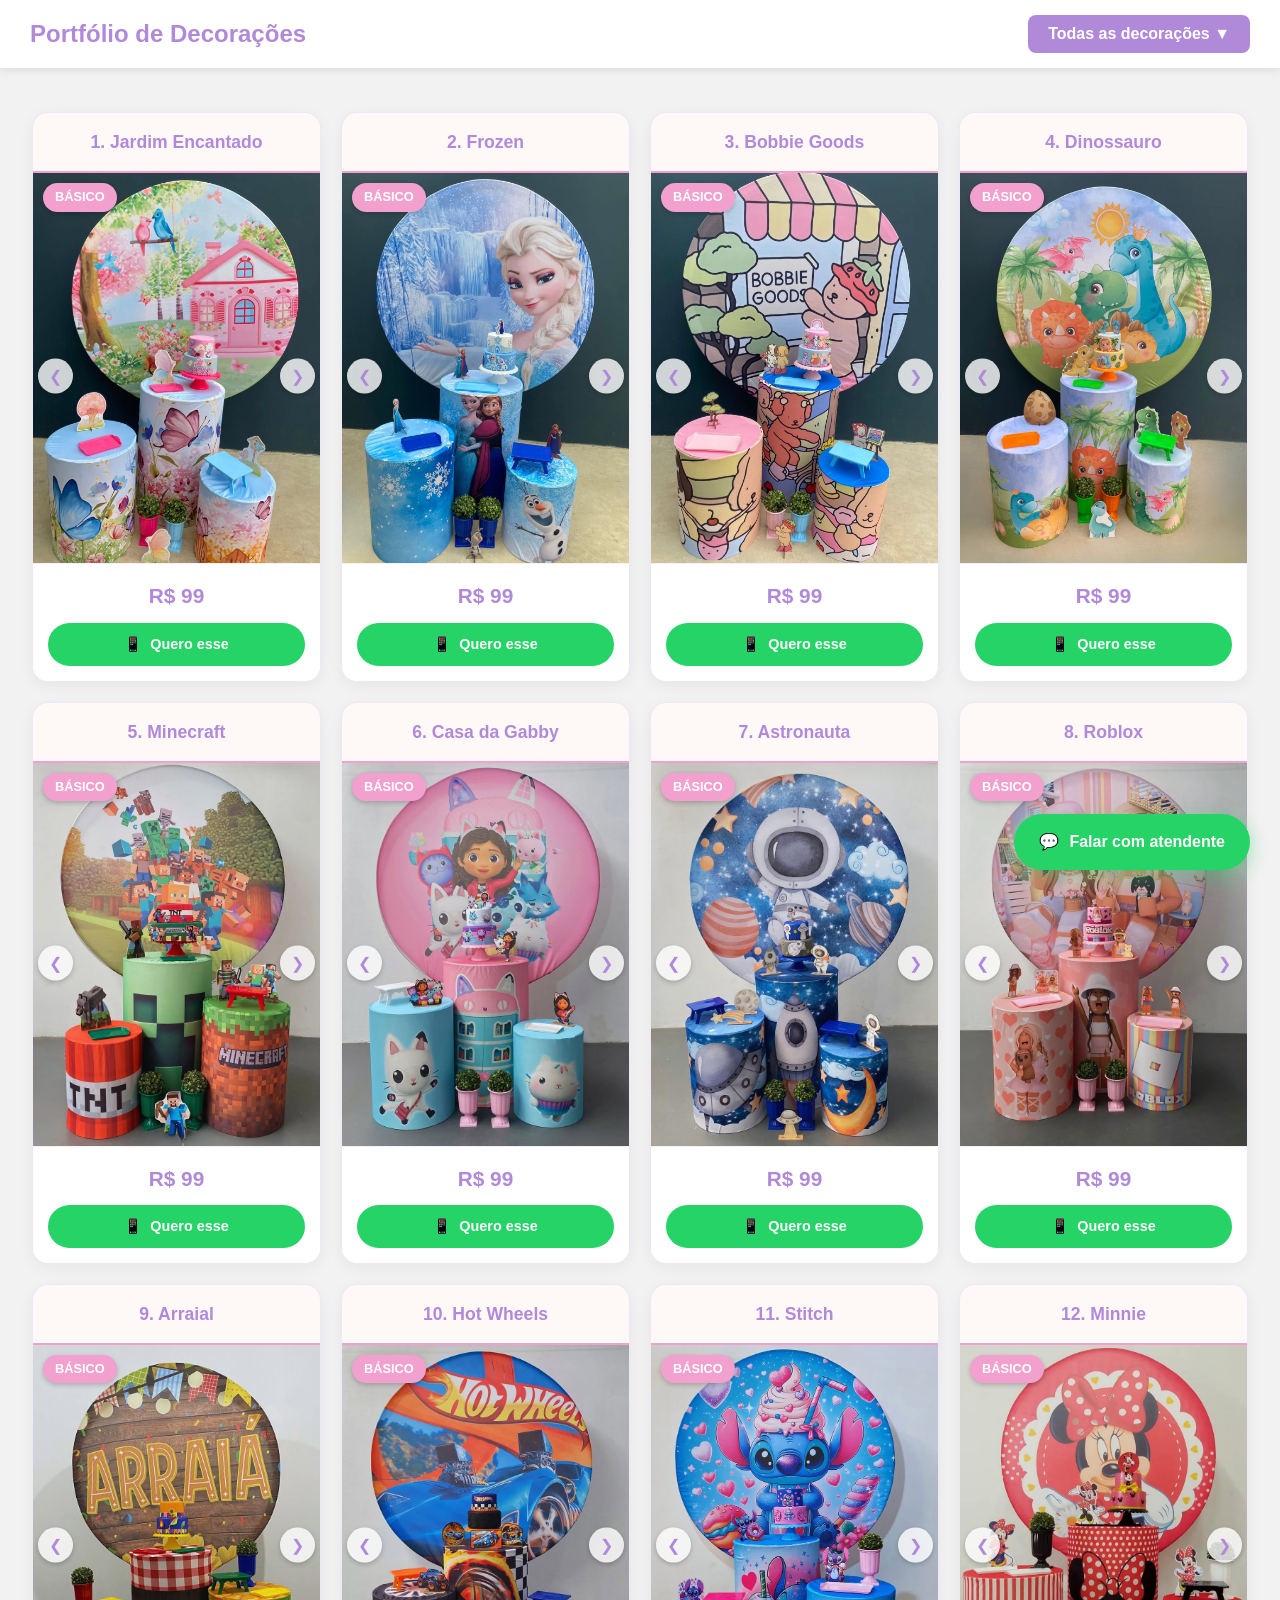
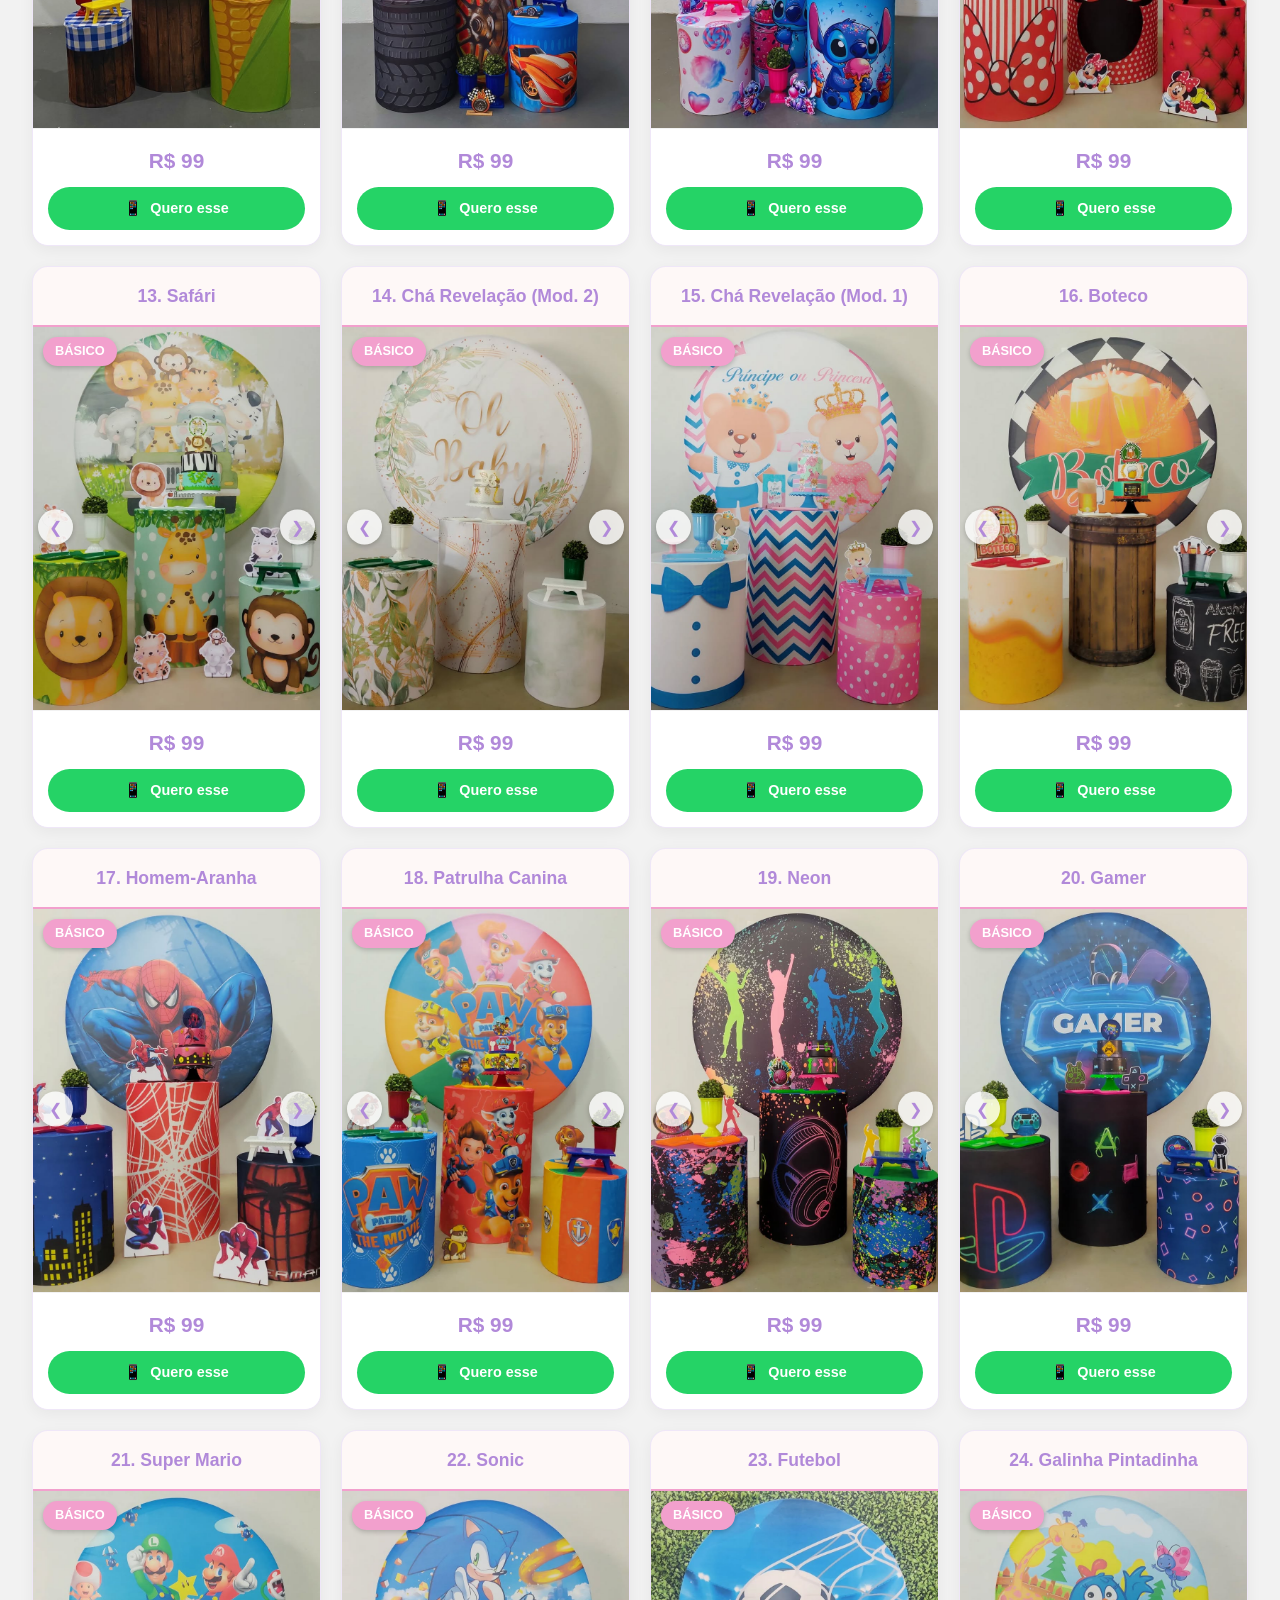
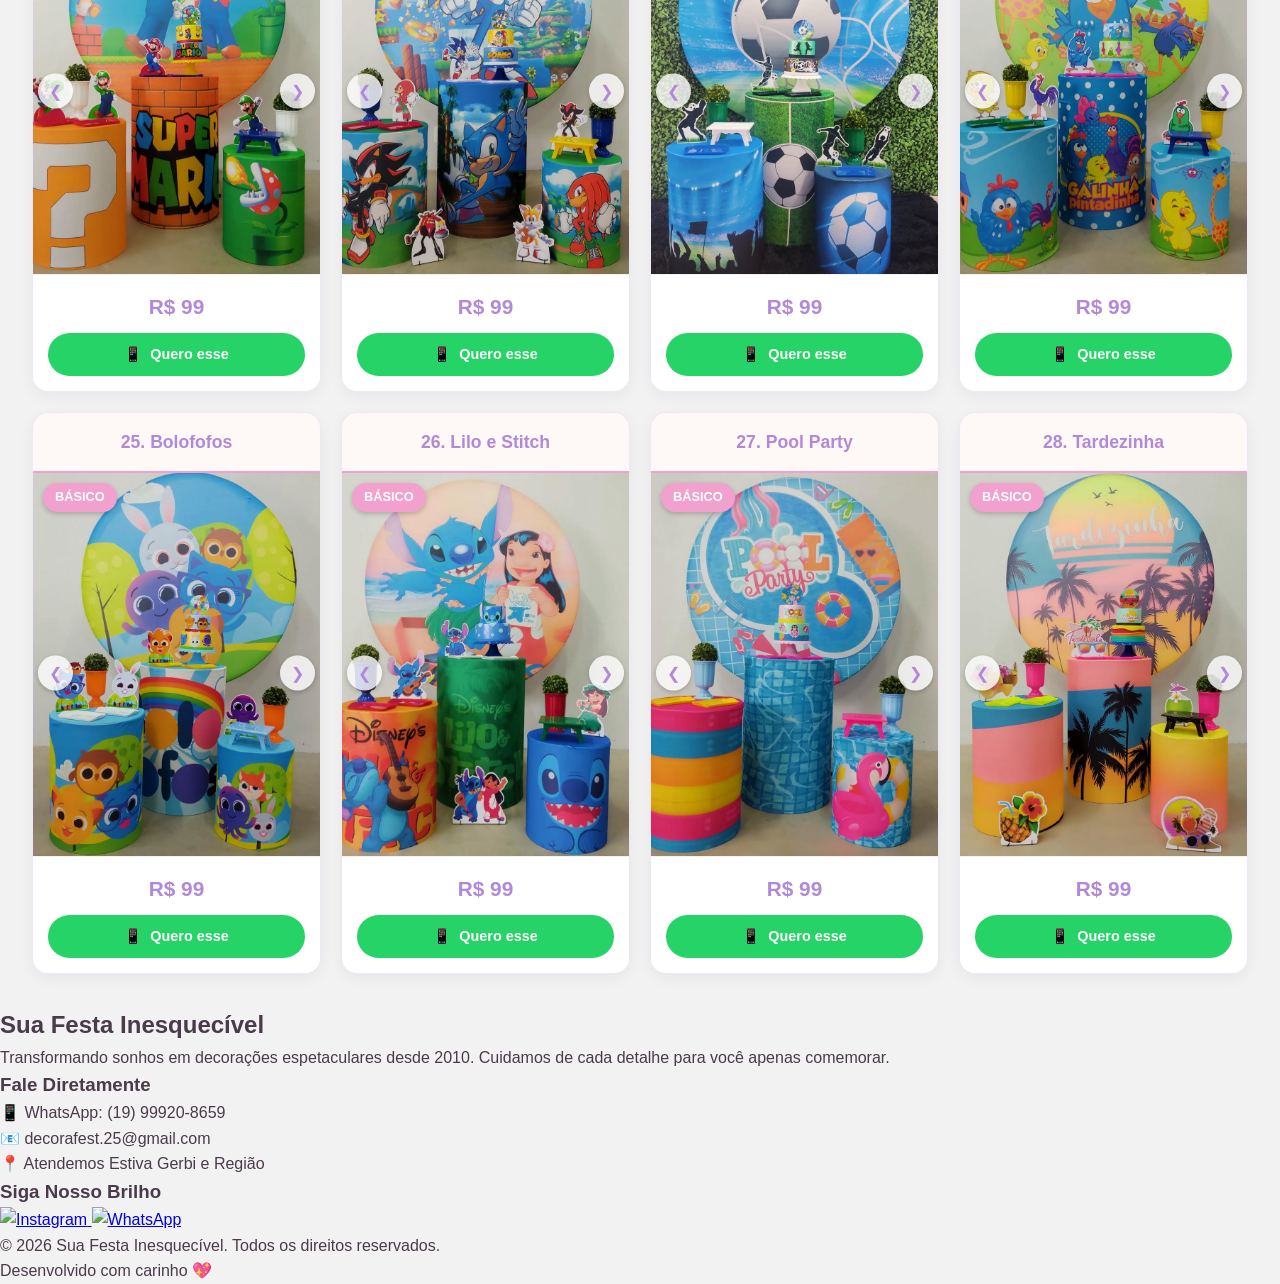
==== index.html @ 51e6466d "Footer correction footer" ====
<!DOCTYPE html>
<html lang="pt-br">
<head>
    <meta charset="UTF-8">
    <meta name="viewport" content="width=device-width, initial-scale=1.0">
    <title>Catálogo de Decorações</title>
    <link rel="stylesheet" type="text/css" href="style.css">
</head>
<body>

    <header class="navbar">
        <h1>Portfólio de Decorações</h1>
        <div class="menu-container">
            <button class="menu-toggler-btn" id="menuToggler">Todas as decorações ▼</button>
            <nav class="menu-dropdown-content" id="menuDropdown">
                <ul class="menu-lista">
                    <li><a href="#dec1">1. Jardim Encantado</a></li>
                    <li><a href="#dec2">2. Frozen</a></li>
                    <li><a href="#dec3">3. Ursinho Bobbie</a></li>
                    <li><a href="#dec4">4. Dinossauro</a></li>
                    <li><a href="#dec5">5. Minecraft</a></li>
                    <li><a href="#dec6">6. Casa da Gabby</a></li>
                    <li><a href="#dec7">7. Astronauta</a></li>
                    <li><a href="#dec8">8. Roblox</a></li>
                    <li><a href="#dec9">9. Arraial</a></li>
                    <li><a href="#dec10">10. Hot Wheels</a></li>
                    <li><a href="#dec11">11. Stitch</a></li>
                    <li><a href="#dec12">12. Minnie</a></li>
                    <li><a href="#dec13">13. Safári</a></li>
                    <li><a href="#dec14">14. Chá Revelação (Mod. 2)</a></li>
                    <li><a href="#dec15">15. Chá Revelação (Mod. 1)</a></li>
                    <li><a href="#dec16">16. Boteco</a></li>
                    <li><a href="#dec17">17. Homem-Aranha</a></li>
                    <li><a href="#dec18">18. Patrulha Canina</a></li>
                    <li><a href="#dec19">19. Neon</a></li>
                    <li><a href="#dec20">20. Gamer</a></li>
                    <li><a href="#dec21">21. Super Mario</a></li>
                    <li><a href="#dec22">22. Sonic</a></li>
                    <li><a href="#dec23">23. Futebol</a></li>
                    <li><a href="#dec24">24. Galinha Pintadinha</a></li>
                    <li><a href="#dec25">25. Bolofofos</a></li>
                    <li><a href="#dec26">26. Lilo e Stitch</a></li>
                    <li><a href="#dec27">27. Pool Party</a></li>
                    <li><a href="#dec28">28. Tardezinha</a></li>
                </ul>
            </nav>
        </div>
    </header>

    <main class="main-content">
        <div class="decorations-grid">

            <div class="decoracao-card" id="dec1">
                <h3 class="decoracao-title">1. Jardim Encantado</h3>
                <div class="carousel-container">
                    <button class="carousel-btn btn-prev">❮</button>
                    <button class="carousel-btn btn-next">❯</button>
                    <div class="carousel-track">
                        <div class="carousel-slide"><div class="img-wrapper"><span class="style-label label-basico">Básico</span><img src="imagem/jardimB.heic"></div><div class="info-container"><p class="price-tag">R$ 99</p><a href="#" class="whatsapp-btn" data-message="Olá! Gostaria da Decoração Jardim Encantado - Básico (R$99)" target="_blank"><span>📱</span> Quero esse</a></div></div>
                        <div class="carousel-slide"><div class="img-wrapper"><span class="style-label label-standard">Standard</span><img src="imagem/jardimS.heic"></div><div class="info-container"><p class="price-tag">R$ 129</p><a href="#" class="whatsapp-btn" data-message="Olá! Gostaria da Decoração Jardim Encantado - Standard (R$129)" target="_blank"><span>📱</span> Quero esse</a></div></div>
                        <div class="carousel-slide"><div class="img-wrapper"><span class="style-label label-premium">Premium</span><img src="imagem/jardimP.heic"></div><div class="info-container"><p class="price-tag">R$ 149</p><a href="#" class="whatsapp-btn" data-message="Olá! Gostaria da Decoração Jardim Encantado - Premium (R$149)" target="_blank"><span>📱</span> Quero esse</a></div></div>
                    </div>
                </div>
            </div>

            <div class="decoracao-card" id="dec2">
                <h3 class="decoracao-title">2. Frozen</h3>
                <div class="carousel-container">
                    <button class="carousel-btn btn-prev">❮</button>
                    <button class="carousel-btn btn-next">❯</button>
                    <div class="carousel-track">
                        <div class="carousel-slide"><div class="img-wrapper"><span class="style-label label-basico">Básico</span><img src="imagem/frozenB.jpg"></div><div class="info-container"><p class="price-tag">R$ 99</p><a href="#" class="whatsapp-btn" data-message="Olá! Gostaria da Decoração Frozen - Básico (R$99)" target="_blank"><span>📱</span> Quero esse</a></div></div>
                        <div class="carousel-slide"><div class="img-wrapper"><span class="style-label label-standard">Standard</span><img src="imagem/frozenS.jpg"></div><div class="info-container"><p class="price-tag">R$ 129</p><a href="#" class="whatsapp-btn" data-message="Olá! Gostaria da Decoração Frozen - Standard (R$129)" target="_blank"><span>📱</span> Quero esse</a></div></div>
                        <div class="carousel-slide"><div class="img-wrapper"><span class="style-label label-premium">Premium</span><img src="imagem/frozenP.jpg"></div><div class="info-container"><p class="price-tag">R$ 149</p><a href="#" class="whatsapp-btn" data-message="Olá! Gostaria da Decoração Frozen - Premium (R$149)" target="_blank"><span>📱</span> Quero esse</a></div></div>
                    </div>
                </div>
            </div>

            <div class="decoracao-card" id="dec3">
                <h3 class="decoracao-title">3. Bobbie Goods</h3>
                <div class="carousel-container">
                    <button class="carousel-btn btn-prev">❮</button>
                    <button class="carousel-btn btn-next">❯</button>
                    <div class="carousel-track">
                        <div class="carousel-slide"><div class="img-wrapper"><span class="style-label label-basico">Básico</span><img src="imagem/bobbieB.heic"></div><div class="info-container"><p class="price-tag">R$ 99</p><a href="#" class="whatsapp-btn" data-message="Olá! Gostaria da Decoração Bobbie Goods - Básico (R$99)" target="_blank"><span>📱</span> Quero esse</a></div></div>
                        <div class="carousel-slide"><div class="img-wrapper"><span class="style-label label-standard">Standard</span><img src="imagem/bobbieS.heic"></div><div class="info-container"><p class="price-tag">R$ 129</p><a href="#" class="whatsapp-btn" data-message="Olá! Gostaria da Decoração Bobbie Goods - Standard (R$129)" target="_blank"><span>📱</span> Quero esse</a></div></div>
                        <div class="carousel-slide"><div class="img-wrapper"><span class="style-label label-premium">Premium</span><img src="imagem/bobbieP.heic"></div><div class="info-container"><p class="price-tag">R$ 149</p><a href="#" class="whatsapp-btn" data-message="Olá! Gostaria da Decoração Bobbie Goods - Premium (R$149)" target="_blank"><span>📱</span> Quero esse</a></div></div>
                    </div>
                </div>
            </div>

            <div class="decoracao-card" id="dec4">
                <h3 class="decoracao-title">4. Dinossauro</h3>
                <div class="carousel-container">
                    <button class="carousel-btn btn-prev">❮</button>
                    <button class="carousel-btn btn-next">❯</button>
                    <div class="carousel-track">
                        <div class="carousel-slide"><div class="img-wrapper"><span class="style-label label-basico">Básico</span><img src="imagem/dinoB.jpg"></div><div class="info-container"><p class="price-tag">R$ 99</p><a href="#" class="whatsapp-btn" data-message="Olá! Gostaria da Decoração Dinossauro - Básico (R$99)" target="_blank"><span>📱</span> Quero esse</a></div></div>
                        <div class="carousel-slide"><div class="img-wrapper"><span class="style-label label-standard">Standard</span><img src="imagem/dinoS.jpg"></div><div class="info-container"><p class="price-tag">R$ 129</p><a href="#" class="whatsapp-btn" data-message="Olá! Gostaria da Decoração Dinossauro - Standard (R$129)" target="_blank"><span>📱</span> Quero esse</a></div></div>
                        <div class="carousel-slide"><div class="img-wrapper"><span class="style-label label-premium">Premium</span><img src="imagem/dinoP"></div><div class="info-container"><p class="price-tag">R$ 149</p><a href="#" class="whatsapp-btn" data-message="Olá! Gostaria da Decoração Dinossauro - Premium (R$149)" target="_blank"><span>📱</span> Quero esse</a></div></div>
                    </div>
                </div>
            </div>

            <div class="decoracao-card" id="dec5">
                <h3 class="decoracao-title">5. Minecraft</h3>
                <div class="carousel-container">
                    <button class="carousel-btn btn-prev">❮</button>
                    <button class="carousel-btn btn-next">❯</button>
                    <div class="carousel-track">
                        <div class="carousel-slide"><div class="img-wrapper"><span class="style-label label-basico">Básico</span><img src="imagem/minecraftB.jpg"></div><div class="info-container"><p class="price-tag">R$ 99</p><a href="#" class="whatsapp-btn" data-message="Olá! Gostaria da Decoração Minecraft - Básico (R$99)" target="_blank"><span>📱</span> Quero esse</a></div></div>
                        <div class="carousel-slide"><div class="img-wrapper"><span class="style-label label-standard">Standard</span><img src="imagem/minecraftS.jpg"></div><div class="info-container"><p class="price-tag">R$ 129</p><a href="#" class="whatsapp-btn" data-message="Olá! Gostaria da Decoração Minecraft - Standard (R$129)" target="_blank"><span>📱</span> Quero esse</a></div></div>
                        <div class="carousel-slide"><div class="img-wrapper"><span class="style-label label-premium">Premium</span><img src="imagem/minecraftP.jpg"></div><div class="info-container"><p class="price-tag">R$ 149</p><a href="#" class="whatsapp-btn" data-message="Olá! Gostaria da Decoração Minecraft - Premium (R$149)" target="_blank"><span>📱</span> Quero esse</a></div></div>
                    </div>
                </div>
            </div>

            <div class="decoracao-card" id="dec6">
                <h3 class="decoracao-title">6. Casa da Gabby</h3>
                <div class="carousel-container">
                    <button class="carousel-btn btn-prev">❮</button>
                    <button class="carousel-btn btn-next">❯</button>
                    <div class="carousel-track">
                        <div class="carousel-slide"><div class="img-wrapper"><span class="style-label label-basico">Básico</span><img src="imagem/gabbyB.jpg"></div><div class="info-container"><p class="price-tag">R$ 99</p><a href="#" class="whatsapp-btn" data-message="Olá! Gostaria da Decoração Casa da Gabby - Básico (R$99)" target="_blank"><span>📱</span> Quero esse</a></div></div>
                        <div class="carousel-slide"><div class="img-wrapper"><span class="style-label label-standard">Standard</span><img src="imagem/gabbyS.jpg"></div><div class="info-container"><p class="price-tag">R$ 129</p><a href="#" class="whatsapp-btn" data-message="Olá! Gostaria da Decoração Casa da Gabby - Standard (R$129)" target="_blank"><span>📱</span> Quero esse</a></div></div>
                        <div class="carousel-slide"><div class="img-wrapper"><span class="style-label label-premium">Premium</span><img src="imagem/gabbyP.jpg"></div><div class="info-container"><p class="price-tag">R$ 149</p><a href="#" class="whatsapp-btn" data-message="Olá! Gostaria da Decoração Casa da Gabby - Premium (R$149)" target="_blank"><span>📱</span> Quero esse</a></div></div>
                    </div>
                </div>
            </div>

            <div class="decoracao-card" id="dec7">
                <h3 class="decoracao-title">7. Astronauta</h3>
                <div class="carousel-container">
                    <button class="carousel-btn btn-prev">❮</button>
                    <button class="carousel-btn btn-next">❯</button>
                    <div class="carousel-track">
                        <div class="carousel-slide"><div class="img-wrapper"><span class="style-label label-basico">Básico</span><img src="imagem/astronautaB.jpg"></div><div class="info-container"><p class="price-tag">R$ 99</p><a href="#" class="whatsapp-btn" data-message="Olá! Gostaria da Decoração Astronauta - Básico (R$99)" target="_blank"><span>📱</span> Quero esse</a></div></div>
                        <div class="carousel-slide"><div class="img-wrapper"><span class="style-label label-standard">Standard</span><img src="imagem/astronautaS.jpg"></div><div class="info-container"><p class="price-tag">R$ 129</p><a href="#" class="whatsapp-btn" data-message="Olá! Gostaria da Decoração Astronauta - Standard (R$129)" target="_blank"><span>📱</span> Quero esse</a></div></div>
                        <div class="carousel-slide"><div class="img-wrapper"><span class="style-label label-premium">Premium</span><img src="imagem/astronautaP.jpg"></div><div class="info-container"><p class="price-tag">R$ 149</p><a href="#" class="whatsapp-btn" data-message="Olá! Gostaria da Decoração Astronauta - Premium (R$149)" target="_blank"><span>📱</span> Quero esse</a></div></div>
                    </div>
                </div>
            </div>

            <div class="decoracao-card" id="dec8">
                <h3 class="decoracao-title">8. Roblox</h3>
                <div class="carousel-container">
                    <button class="carousel-btn btn-prev">❮</button>
                    <button class="carousel-btn btn-next">❯</button>
                    <div class="carousel-track">
                        <div class="carousel-slide"><div class="img-wrapper"><span class="style-label label-basico">Básico</span><img src="imagem/robloxB.jpg"></div><div class="info-container"><p class="price-tag">R$ 99</p><a href="#" class="whatsapp-btn" data-message="Olá! Gostaria da Decoração Roblox - Básico (R$99)" target="_blank"><span>📱</span> Quero esse</a></div></div>
                        <div class="carousel-slide"><div class="img-wrapper"><span class="style-label label-standard">Standard</span><img src="imagem/robloxS.jpg"></div><div class="info-container"><p class="price-tag">R$ 129</p><a href="#" class="whatsapp-btn" data-message="Olá! Gostaria da Decoração Roblox - Standard (R$129)" target="_blank"><span>📱</span> Quero esse</a></div></div>
                        <div class="carousel-slide"><div class="img-wrapper"><span class="style-label label-premium">Premium</span><img src="imagem/robloxP.jpg"></div><div class="info-container"><p class="price-tag">R$ 149</p><a href="#" class="whatsapp-btn" data-message="Olá! Gostaria da Decoração Roblox - Premium (R$149)" target="_blank"><span>📱</span> Quero esse</a></div></div>
                    </div>
                </div>
            </div>

            <div class="decoracao-card" id="dec9">
                <h3 class="decoracao-title">9. Arraial</h3>
                <div class="carousel-container">
                    <button class="carousel-btn btn-prev">❮</button>
                    <button class="carousel-btn btn-next">❯</button>
                    <div class="carousel-track">
                        <div class="carousel-slide"><div class="img-wrapper"><span class="style-label label-basico">Básico</span><img src="imagem/arraiaB.jpg"></div><div class="info-container"><p class="price-tag">R$ 99</p><a href="#" class="whatsapp-btn" data-message="Olá! Gostaria da Decoração Arraial - Básico (R$99)" target="_blank"><span>📱</span> Quero esse</a></div></div>
                        <div class="carousel-slide"><div class="img-wrapper"><span class="style-label label-standard">Standard</span><img src="imagem/arraiaS.jpg"></div><div class="info-container"><p class="price-tag">R$ 129</p><a href="#" class="whatsapp-btn" data-message="Olá! Gostaria da Decoração Arraial - Standard (R$129)" target="_blank"><span>📱</span> Quero esse</a></div></div>
                        <div class="carousel-slide"><div class="img-wrapper"><span class="style-label label-premium">Premium</span><img src="imagem/arraiaP.jpg"></div><div class="info-container"><p class="price-tag">R$ 149</p><a href="#" class="whatsapp-btn" data-message="Olá! Gostaria da Decoração Arraial - Premium (R$149)" target="_blank"><span>📱</span> Quero esse</a></div></div>
                    </div>
                </div>
            </div>

            <div class="decoracao-card" id="dec10">
                <h3 class="decoracao-title">10. Hot Wheels</h3>
                <div class="carousel-container">
                    <button class="carousel-btn btn-prev">❮</button>
                    <button class="carousel-btn btn-next">❯</button>
                    <div class="carousel-track">
                        <div class="carousel-slide"><div class="img-wrapper"><span class="style-label label-basico">Básico</span><img src="imagem/hotwheelsB.jpg"></div><div class="info-container"><p class="price-tag">R$ 99</p><a href="#" class="whatsapp-btn" data-message="Olá! Gostaria da Decoração Hot Wheels - Básico (R$99)" target="_blank"><span>📱</span> Quero esse</a></div></div>
                        <div class="carousel-slide"><div class="img-wrapper"><span class="style-label label-standard">Standard</span><img src="imagem/hotwheelsS.jpg"></div><div class="info-container"><p class="price-tag">R$ 129</p><a href="#" class="whatsapp-btn" data-message="Olá! Gostaria da Decoração Hot Wheels - Standard (R$129)" target="_blank"><span>📱</span> Quero esse</a></div></div>
                        <div class="carousel-slide"><div class="img-wrapper"><span class="style-label label-premium">Premium</span><img src="imagem/hotwheelsP.jpg"></div><div class="info-container"><p class="price-tag">R$ 149</p><a href="#" class="whatsapp-btn" data-message="Olá! Gostaria da Decoração Hot Wheels - Premium (R$149)" target="_blank"><span>📱</span> Quero esse</a></div></div>
                    </div>
                </div>
            </div>

            <div class="decoracao-card" id="dec11">
                <h3 class="decoracao-title">11. Stitch</h3>
                <div class="carousel-container">
                    <button class="carousel-btn btn-prev">❮</button>
                    <button class="carousel-btn btn-next">❯</button>
                    <div class="carousel-track">
                        <div class="carousel-slide"><div class="img-wrapper"><span class="style-label label-basico">Básico</span><img src="imagem/stitchDB.jpg"></div><div class="info-container"><p class="price-tag">R$ 99</p><a href="#" class="whatsapp-btn" data-message="Olá! Gostaria da Decoração Stitch - Básico (R$99)" target="_blank"><span>📱</span> Quero esse</a></div></div>
                        <div class="carousel-slide"><div class="img-wrapper"><span class="style-label label-standard">Standard</span><img src="imagem/stitchDS.jpg"></div><div class="info-container"><p class="price-tag">R$ 129</p><a href="#" class="whatsapp-btn" data-message="Olá! Gostaria da Decoração Stitch - Standard (R$129)" target="_blank"><span>📱</span> Quero esse</a></div></div>
                        <div class="carousel-slide"><div class="img-wrapper"><span class="style-label label-premium">Premium</span><img src="imagem/stitchDP.jpg"></div><div class="info-container"><p class="price-tag">R$ 149</p><a href="#" class="whatsapp-btn" data-message="Olá! Gostaria da Decoração Stitch - Premium (R$149)" target="_blank"><span>📱</span> Quero esse</a></div></div>
                    </div>
                </div>
            </div>

            <div class="decoracao-card" id="dec12">
                <h3 class="decoracao-title">12. Minnie</h3>
                <div class="carousel-container">
                    <button class="carousel-btn btn-prev">❮</button>
                    <button class="carousel-btn btn-next">❯</button>
                    <div class="carousel-track">
                        <div class="carousel-slide"><div class="img-wrapper"><span class="style-label label-basico">Básico</span><img src="imagem/minieB.jpg"></div><div class="info-container"><p class="price-tag">R$ 99</p><a href="#" class="whatsapp-btn" data-message="Olá! Gostaria da Decoração Minnie - Básico (R$99)" target="_blank"><span>📱</span> Quero esse</a></div></div>
                        <div class="carousel-slide"><div class="img-wrapper"><span class="style-label label-standard">Standard</span><img src="imagem/minieS.jpg"></div><div class="info-container"><p class="price-tag">R$ 129</p><a href="#" class="whatsapp-btn" data-message="Olá! Gostaria da Decoração Minnie - Standard (R$129)" target="_blank"><span>📱</span> Quero esse</a></div></div>
                        <div class="carousel-slide"><div class="img-wrapper"><span class="style-label label-premium">Premium</span><img src="imagem/minieP.jpg"></div><div class="info-container"><p class="price-tag">R$ 149</p><a href="#" class="whatsapp-btn" data-message="Olá! Gostaria da Decoração Minnie - Premium (R$149)" target="_blank"><span>📱</span> Quero esse</a></div></div>
                    </div>
                </div>
            </div>

            <div class="decoracao-card" id="dec13">
                <h3 class="decoracao-title">13. Safári</h3>
                <div class="carousel-container">
                    <button class="carousel-btn btn-prev">❮</button>
                    <button class="carousel-btn btn-next">❯</button>
                    <div class="carousel-track">
                        <div class="carousel-slide"><div class="img-wrapper"><span class="style-label label-basico">Básico</span><img src="imagem/safariB.webp"></div><div class="info-container"><p class="price-tag">R$ 99</p><a href="#" class="whatsapp-btn" data-message="Olá! Gostaria da Decoração Safári - Básico (R$99)" target="_blank"><span>📱</span> Quero esse</a></div></div>
                        <div class="carousel-slide"><div class="img-wrapper"><span class="style-label label-standard">Standard</span><img src="imagem/safariS.webp"></div><div class="info-container"><p class="price-tag">R$ 129</p><a href="#" class="whatsapp-btn" data-message="Olá! Gostaria da Decoração Safári - Standard (R$129)" target="_blank"><span>📱</span> Quero esse</a></div></div>
                        <div class="carousel-slide"><div class="img-wrapper"><span class="style-label label-premium">Premium</span><img src="imagem/safariP.webp"></div><div class="info-container"><p class="price-tag">R$ 149</p><a href="#" class="whatsapp-btn" data-message="Olá! Gostaria da Decoração Safári - Premium (R$149)" target="_blank"><span>📱</span> Quero esse</a></div></div>
                    </div>
                </div>
            </div>

            <div class="decoracao-card" id="dec14">
                <h3 class="decoracao-title">14. Chá Revelação (Mod. 2)</h3>
                <div class="carousel-container">
                    <button class="carousel-btn btn-prev">❮</button>
                    <button class="carousel-btn btn-next">❯</button>
                    <div class="carousel-track">
                        <div class="carousel-slide"><div class="img-wrapper"><span class="style-label label-basico">Básico</span><img src="imagem/cha2B.webp"></div><div class="info-container"><p class="price-tag">R$ 99</p><a href="#" class="whatsapp-btn" data-message="Olá! Gostaria da Decoração Chá Revelação (Mod. 2) - Básico (R$99)" target="_blank"><span>📱</span> Quero esse</a></div></div>
                        <div class="carousel-slide"><div class="img-wrapper"><span class="style-label label-standard">Standard</span><img src="imagem/cha2S.webp"></div><div class="info-container"><p class="price-tag">R$ 129</p><a href="#" class="whatsapp-btn" data-message="Olá! Gostaria da Decoração Chá Revelação (Mod. 2) - Standard (R$129)" target="_blank"><span>📱</span> Quero esse</a></div></div>
                        <div class="carousel-slide"><div class="img-wrapper"><span class="style-label label-premium">Premium</span><img src="imagem/cha2P.webp"></div><div class="info-container"><p class="price-tag">R$ 149</p><a href="#" class="whatsapp-btn" data-message="Olá! Gostaria da Decoração Chá Revelação (Mod. 2) - Premium (R$149)" target="_blank"><span>📱</span> Quero esse</a></div></div>
                    </div>
                </div>
            </div>

            <div class="decoracao-card" id="dec15">
                <h3 class="decoracao-title">15. Chá Revelação (Mod. 1)</h3>
                <div class="carousel-container">
                    <button class="carousel-btn btn-prev">❮</button>
                    <button class="carousel-btn btn-next">❯</button>
                    <div class="carousel-track">
                        <div class="carousel-slide"><div class="img-wrapper"><span class="style-label label-basico">Básico</span><img src="imagem/cha1B.webp"></div><div class="info-container"><p class="price-tag">R$ 99</p><a href="#" class="whatsapp-btn" data-message="Olá! Gostaria da Decoração Chá Revelação (Mod. 1) - Básico (R$99)" target="_blank"><span>📱</span> Quero esse</a></div></div>
                        <div class="carousel-slide"><div class="img-wrapper"><span class="style-label label-standard">Standard</span><img src="imagem/cha1S.webp"></div><div class="info-container"><p class="price-tag">R$ 129</p><a href="#" class="whatsapp-btn" data-message="Olá! Gostaria da Decoração Chá Revelação (Mod. 1) - Standard (R$129)" target="_blank"><span>📱</span> Quero esse</a></div></div>
                        <div class="carousel-slide"><div class="img-wrapper"><span class="style-label label-premium">Premium</span><img src="imagem/cha1P.webp"></div><div class="info-container"><p class="price-tag">R$ 149</p><a href="#" class="whatsapp-btn" data-message="Olá! Gostaria da Decoração Chá Revelação (Mod. 1) - Premium (R$149)" target="_blank"><span>📱</span> Quero esse</a></div></div>
                    </div>
                </div>
            </div>

            <div class="decoracao-card" id="dec16">
                <h3 class="decoracao-title">16. Boteco</h3>
                <div class="carousel-container">
                    <button class="carousel-btn btn-prev">❮</button>
                    <button class="carousel-btn btn-next">❯</button>
                    <div class="carousel-track">
                        <div class="carousel-slide"><div class="img-wrapper"><span class="style-label label-basico">Básico</span><img src="imagem/botecoB.webp"></div><div class="info-container"><p class="price-tag">R$ 99</p><a href="#" class="whatsapp-btn" data-message="Olá! Gostaria da Decoração Boteco - Básico (R$99)" target="_blank"><span>📱</span> Quero esse</a></div></div>
                        <div class="carousel-slide"><div class="img-wrapper"><span class="style-label label-standard">Standard</span><img src="imagem/botecoS.webp"></div><div class="info-container"><p class="price-tag">R$ 129</p><a href="#" class="whatsapp-btn" data-message="Olá! Gostaria da Decoração Boteco - Standard (R$129)" target="_blank"><span>📱</span> Quero esse</a></div></div>
                        <div class="carousel-slide"><div class="img-wrapper"><span class="style-label label-premium">Premium</span><img src="imagem/botecoP.webp"></div><div class="info-container"><p class="price-tag">R$ 149</p><a href="#" class="whatsapp-btn" data-message="Olá! Gostaria da Decoração Boteco - Premium (R$149)" target="_blank"><span>📱</span> Quero esse</a></div></div>
                    </div>
                </div>
            </div>

            <div class="decoracao-card" id="dec17">
                <h3 class="decoracao-title">17. Homem-Aranha</h3>
                <div class="carousel-container">
                    <button class="carousel-btn btn-prev">❮</button>
                    <button class="carousel-btn btn-next">❯</button>
                    <div class="carousel-track">
                        <div class="carousel-slide"><div class="img-wrapper"><span class="style-label label-basico">Básico</span><img src="imagem/aranhaB.webp"></div><div class="info-container"><p class="price-tag">R$ 99</p><a href="#" class="whatsapp-btn" data-message="Olá! Gostaria da Decoração Homem-Aranha - Básico (R$99)" target="_blank"><span>📱</span> Quero esse</a></div></div>
                        <div class="carousel-slide"><div class="img-wrapper"><span class="style-label label-standard">Standard</span><img src="imagem/aranhaS.webp"></div><div class="info-container"><p class="price-tag">R$ 129</p><a href="#" class="whatsapp-btn" data-message="Olá! Gostaria da Decoração Homem-Aranha - Standard (R$129)" target="_blank"><span>📱</span> Quero esse</a></div></div>
                        <div class="carousel-slide"><div class="img-wrapper"><span class="style-label label-premium">Premium</span><img src="imagem/aranhaP.webp"></div><div class="info-container"><p class="price-tag">R$ 149</p><a href="#" class="whatsapp-btn" data-message="Olá! Gostaria da Decoração Homem-Aranha - Premium (R$149)" target="_blank"><span>📱</span> Quero esse</a></div></div>
                    </div>
                </div>
            </div>

            <div class="decoracao-card" id="dec18">
                <h3 class="decoracao-title">18. Patrulha Canina</h3>
                <div class="carousel-container">
                    <button class="carousel-btn btn-prev">❮</button>
                    <button class="carousel-btn btn-next">❯</button>
                    <div class="carousel-track">
                        <div class="carousel-slide"><div class="img-wrapper"><span class="style-label label-basico">Básico</span><img src="imagem/patrulhaB.webp"></div><div class="info-container"><p class="price-tag">R$ 99</p><a href="#" class="whatsapp-btn" data-message="Olá! Gostaria da Decoração Patrulha Canina - Básico (R$99)" target="_blank"><span>📱</span> Quero esse</a></div></div>
                        <div class="carousel-slide"><div class="img-wrapper"><span class="style-label label-standard">Standard</span><img src="imagem/patrulhaS.webp"></div><div class="info-container"><p class="price-tag">R$ 129</p><a href="#" class="whatsapp-btn" data-message="Olá! Gostaria da Decoração Patrulha Canina - Standard (R$129)" target="_blank"><span>📱</span> Quero esse</a></div></div>
                        <div class="carousel-slide"><div class="img-wrapper"><span class="style-label label-premium">Premium</span><img src="imagem/patrulhaP.webp"></div><div class="info-container"><p class="price-tag">R$ 149</p><a href="#" class="whatsapp-btn" data-message="Olá! Gostaria da Decoração Patrulha Canina - Premium (R$149)" target="_blank"><span>📱</span> Quero esse</a></div></div>
                    </div>
                </div>
            </div>

            <div class="decoracao-card" id="dec19">
                <h3 class="decoracao-title">19. Neon</h3>
                <div class="carousel-container">
                    <button class="carousel-btn btn-prev">❮</button>
                    <button class="carousel-btn btn-next">❯</button>
                    <div class="carousel-track">
                        <div class="carousel-slide"><div class="img-wrapper"><span class="style-label label-basico">Básico</span><img src="imagem/neonB.webp"></div><div class="info-container"><p class="price-tag">R$ 99</p><a href="#" class="whatsapp-btn" data-message="Olá! Gostaria da Decoração Neon - Básico (R$99)" target="_blank"><span>📱</span> Quero esse</a></div></div>
                        <div class="carousel-slide"><div class="img-wrapper"><span class="style-label label-standard">Standard</span><img src="imagem/neonS.webp"></div><div class="info-container"><p class="price-tag">R$ 129</p><a href="#" class="whatsapp-btn" data-message="Olá! Gostaria da Decoração Neon - Standard (R$129)" target="_blank"><span>📱</span> Quero esse</a></div></div>
                        <div class="carousel-slide"><div class="img-wrapper"><span class="style-label label-premium">Premium</span><img src="imagem/neonP.webp"></div><div class="info-container"><p class="price-tag">R$ 149</p><a href="#" class="whatsapp-btn" data-message="Olá! Gostaria da Decoração Neon - Premium (R$149)" target="_blank"><span>📱</span> Quero esse</a></div></div>
                    </div>
                </div>
            </div>

            <div class="decoracao-card" id="dec20">
                <h3 class="decoracao-title">20. Gamer</h3>
                <div class="carousel-container">
                    <button class="carousel-btn btn-prev">❮</button>
                    <button class="carousel-btn btn-next">❯</button>
                    <div class="carousel-track">
                        <div class="carousel-slide"><div class="img-wrapper"><span class="style-label label-basico">Básico</span><img src="imagem/gamerB.webp"></div><div class="info-container"><p class="price-tag">R$ 99</p><a href="#" class="whatsapp-btn" data-message="Olá! Gostaria da Decoração Gamer - Básico (R$99)" target="_blank"><span>📱</span> Quero esse</a></div></div>
                        <div class="carousel-slide"><div class="img-wrapper"><span class="style-label label-standard">Standard</span><img src="imagem/gamerS.webp"></div><div class="info-container"><p class="price-tag">R$ 129</p><a href="#" class="whatsapp-btn" data-message="Olá! Gostaria da Decoração Gamer - Standard (R$129)" target="_blank"><span>📱</span> Quero esse</a></div></div>
                        <div class="carousel-slide"><div class="img-wrapper"><span class="style-label label-premium">Premium</span><img src="imagem/gamerP.webp"></div><div class="info-container"><p class="price-tag">R$ 149</p><a href="#" class="whatsapp-btn" data-message="Olá! Gostaria da Decoração Gamer - Premium (R$149)" target="_blank"><span>📱</span> Quero esse</a></div></div>
                    </div>
                </div>
            </div>

            <div class="decoracao-card" id="dec21">
                <h3 class="decoracao-title">21. Super Mario</h3>
                <div class="carousel-container">
                    <button class="carousel-btn btn-prev">❮</button>
                    <button class="carousel-btn btn-next">❯</button>
                    <div class="carousel-track">
                        <div class="carousel-slide"><div class="img-wrapper"><span class="style-label label-basico">Básico</span><img src="imagem/marioB.webp"></div><div class="info-container"><p class="price-tag">R$ 99</p><a href="#" class="whatsapp-btn" data-message="Olá! Gostaria da Decoração Super Mario - Básico (R$99)" target="_blank"><span>📱</span> Quero esse</a></div></div>
                        <div class="carousel-slide"><div class="img-wrapper"><span class="style-label label-standard">Standard</span><img src="imagem/marioS.webp"></div><div class="info-container"><p class="price-tag">R$ 129</p><a href="#" class="whatsapp-btn" data-message="Olá! Gostaria da Decoração Super Mario - Standard (R$129)" target="_blank"><span>📱</span> Quero esse</a></div></div>
                        <div class="carousel-slide"><div class="img-wrapper"><span class="style-label label-premium">Premium</span><img src="imagem/marioP.webp"></div><div class="info-container"><p class="price-tag">R$ 149</p><a href="#" class="whatsapp-btn" data-message="Olá! Gostaria da Decoração Super Mario - Premium (R$149)" target="_blank"><span>📱</span> Quero esse</a></div></div>
                    </div>
                </div>
            </div>

            <div class="decoracao-card" id="dec22">
                <h3 class="decoracao-title">22. Sonic</h3>
                <div class="carousel-container">
                    <button class="carousel-btn btn-prev">❮</button>
                    <button class="carousel-btn btn-next">❯</button>
                    <div class="carousel-track">
                        <div class="carousel-slide"><div class="img-wrapper"><span class="style-label label-basico">Básico</span><img src="imagem/sonicB.webp"></div><div class="info-container"><p class="price-tag">R$ 99</p><a href="#" class="whatsapp-btn" data-message="Olá! Gostaria da Decoração Sonic - Básico (R$99)" target="_blank"><span>📱</span> Quero esse</a></div></div>
                        <div class="carousel-slide"><div class="img-wrapper"><span class="style-label label-standard">Standard</span><img src="imagem/sonicS.webp"></div><div class="info-container"><p class="price-tag">R$ 129</p><a href="#" class="whatsapp-btn" data-message="Olá! Gostaria da Decoração Sonic - Standard (R$129)" target="_blank"><span>📱</span> Quero esse</a></div></div>
                        <div class="carousel-slide"><div class="img-wrapper"><span class="style-label label-premium">Premium</span><img src="imagem/sonicP.webp"></div><div class="info-container"><p class="price-tag">R$ 149</p><a href="#" class="whatsapp-btn" data-message="Olá! Gostaria da Decoração Sonic - Premium (R$149)" target="_blank"><span>📱</span> Quero esse</a></div></div>
                    </div>
                </div>
            </div>

            <div class="decoracao-card" id="dec23">
                <h3 class="decoracao-title">23. Futebol</h3>
                <div class="carousel-container">
                    <button class="carousel-btn btn-prev">❮</button>
                    <button class="carousel-btn btn-next">❯</button>
                    <div class="carousel-track">
                        <div class="carousel-slide"><div class="img-wrapper"><span class="style-label label-basico">Básico</span><img src="imagem/futB.webp"></div><div class="info-container"><p class="price-tag">R$ 99</p><a href="#" class="whatsapp-btn" data-message="Olá! Gostaria da Decoração Futebol - Básico (R$99)" target="_blank"><span>📱</span> Quero esse</a></div></div>
                        <div class="carousel-slide"><div class="img-wrapper"><span class="style-label label-standard">Standard</span><img src="imagem/futS.webp"></div><div class="info-container"><p class="price-tag">R$ 129</p><a href="#" class="whatsapp-btn" data-message="Olá! Gostaria da Decoração Futebol - Standard (R$129)" target="_blank"><span>📱</span> Quero esse</a></div></div>
                        <div class="carousel-slide"><div class="img-wrapper"><span class="style-label label-premium">Premium</span><img src="imagem/futP.webp"></div><div class="info-container"><p class="price-tag">R$ 149</p><a href="#" class="whatsapp-btn" data-message="Olá! Gostaria da Decoração Futebol - Premium (R$149)" target="_blank"><span>📱</span> Quero esse</a></div></div>
                    </div>
                </div>
            </div>

            <div class="decoracao-card" id="dec24">
                <h3 class="decoracao-title">24. Galinha Pintadinha</h3>
                <div class="carousel-container">
                    <button class="carousel-btn btn-prev">❮</button>
                    <button class="carousel-btn btn-next">❯</button>
                    <div class="carousel-track">
                        <div class="carousel-slide"><div class="img-wrapper"><span class="style-label label-basico">Básico</span><img src="imagem/galinhaB.webp"></div><div class="info-container"><p class="price-tag">R$ 99</p><a href="#" class="whatsapp-btn" data-message="Olá! Gostaria da Decoração Galinha Pintadinha - Básico (R$99)" target="_blank"><span>📱</span> Quero esse</a></div></div>
                        <div class="carousel-slide"><div class="img-wrapper"><span class="style-label label-standard">Standard</span><img src="imagem/galinhaS.webp"></div><div class="info-container"><p class="price-tag">R$ 129</p><a href="#" class="whatsapp-btn" data-message="Olá! Gostaria da Decoração Galinha Pintadinha - Standard (R$129)" target="_blank"><span>📱</span> Quero esse</a></div></div>
                        <div class="carousel-slide"><div class="img-wrapper"><span class="style-label label-premium">Premium</span><img src="imagem/galinhaP.webp"></div><div class="info-container"><p class="price-tag">R$ 149</p><a href="#" class="whatsapp-btn" data-message="Olá! Gostaria da Decoração Galinha Pintadinha - Premium (R$149)" target="_blank"><span>📱</span> Quero esse</a></div></div>
                    </div>
                </div>
            </div>

            <div class="decoracao-card" id="dec25">
                <h3 class="decoracao-title">25. Bolofofos</h3>
                <div class="carousel-container">
                    <button class="carousel-btn btn-prev">❮</button>
                    <button class="carousel-btn btn-next">❯</button>
                    <div class="carousel-track">
                        <div class="carousel-slide"><div class="img-wrapper"><span class="style-label label-basico">Básico</span><img src="imagem/boloB.webp"></div><div class="info-container"><p class="price-tag">R$ 99</p><a href="#" class="whatsapp-btn" data-message="Olá! Gostaria da Decoração Bolofofos - Básico (R$99)" target="_blank"><span>📱</span> Quero esse</a></div></div>
                        <div class="carousel-slide"><div class="img-wrapper"><span class="style-label label-standard">Standard</span><img src="imagem/BoloS.webp"></div><div class="info-container"><p class="price-tag">R$ 129</p><a href="#" class="whatsapp-btn" data-message="Olá! Gostaria da Decoração Bolofofos - Standard (R$129)" target="_blank"><span>📱</span> Quero esse</a></div></div>
                        <div class="carousel-slide"><div class="img-wrapper"><span class="style-label label-premium">Premium</span><img src="imagem/boloP.webp"></div><div class="info-container"><p class="price-tag">R$ 149</p><a href="#" class="whatsapp-btn" data-message="Olá! Gostaria da Decoração Bolofofos - Premium (R$149)" target="_blank"><span>📱</span> Quero esse</a></div></div>
                    </div>
                </div>
            </div>

            <div class="decoracao-card" id="dec26">
                <h3 class="decoracao-title">26. Lilo e Stitch</h3>
                <div class="carousel-container">
                    <button class="carousel-btn btn-prev">❮</button>
                    <button class="carousel-btn btn-next">❯</button>
                    <div class="carousel-track">
                        <div class="carousel-slide"><div class="img-wrapper"><span class="style-label label-basico">Básico</span><img src="imagem/liloB.webp"></div><div class="info-container"><p class="price-tag">R$ 99</p><a href="#" class="whatsapp-btn" data-message="Olá! Gostaria da Decoração Lilo e Stitch - Básico (R$99)" target="_blank"><span>📱</span> Quero esse</a></div></div>
                        <div class="carousel-slide"><div class="img-wrapper"><span class="style-label label-standard">Standard</span><img src="imagem/liloS.webp"></div><div class="info-container"><p class="price-tag">R$ 129</p><a href="#" class="whatsapp-btn" data-message="Olá! Gostaria da Decoração Lilo e Stitch - Standard (R$129)" target="_blank"><span>📱</span> Quero esse</a></div></div>
                        <div class="carousel-slide"><div class="img-wrapper"><span class="style-label label-premium">Premium</span><img src="imagem/liloP.webp"></div><div class="info-container"><p class="price-tag">R$ 149</p><a href="#" class="whatsapp-btn" data-message="Olá! Gostaria da Decoração Lilo e Stitch - Premium (R$149)" target="_blank"><span>📱</span> Quero esse</a></div></div>
                    </div>
                </div>
            </div>

            <div class="decoracao-card" id="dec27">
                <h3 class="decoracao-title">27. Pool Party</h3>
                <div class="carousel-container">
                    <button class="carousel-btn btn-prev">❮</button>
                    <button class="carousel-btn btn-next">❯</button>
                    <div class="carousel-track">
                        <div class="carousel-slide"><div class="img-wrapper"><span class="style-label label-basico">Básico</span><img src="imagem/poolB.webp"></div><div class="info-container"><p class="price-tag">R$ 99</p><a href="#" class="whatsapp-btn" data-message="Olá! Gostaria da Decoração Pool Party - Básico (R$99)" target="_blank"><span>📱</span> Quero esse</a></div></div>
                        <div class="carousel-slide"><div class="img-wrapper"><span class="style-label label-standard">Standard</span><img src="imagem/poolS.webp"></div><div class="info-container"><p class="price-tag">R$ 129</p><a href="#" class="whatsapp-btn" data-message="Olá! Gostaria da Decoração Pool Party - Standard (R$129)" target="_blank"><span>📱</span> Quero esse</a></div></div>
                        <div class="carousel-slide"><div class="img-wrapper"><span class="style-label label-premium">Premium</span><img src="imagem/poolP.webp"></div><div class="info-container"><p class="price-tag">R$ 149</p><a href="#" class="whatsapp-btn" data-message="Olá! Gostaria da Decoração Pool Party - Premium (R$149)" target="_blank"><span>📱</span> Quero esse</a></div></div>
                    </div>
                </div>
            </div>

            <div class="decoracao-card" id="dec28">
                <h3 class="decoracao-title">28. Tardezinha</h3>
                <div class="carousel-container">
                    <button class="carousel-btn btn-prev">❮</button>
                    <button class="carousel-btn btn-next">❯</button>
                    <div class="carousel-track">
                        <div class="carousel-slide"><div class="img-wrapper"><span class="style-label label-basico">Básico</span><img src="imagem/tardeB.webp"></div><div class="info-container"><p class="price-tag">R$ 99</p><a href="#" class="whatsapp-btn" data-message="Olá! Gostaria da Decoração Tardezinha - Básico (R$99)" target="_blank"><span>📱</span> Quero esse</a></div></div>
                        <div class="carousel-slide"><div class="img-wrapper"><span class="style-label label-standard">Standard</span><img src="imagem/tardeS.webp"></div><div class="info-container"><p class="price-tag">R$ 129</p><a href="#" class="whatsapp-btn" data-message="Olá! Gostaria da Decoração Tardezinha - Standard (R$129)" target="_blank"><span>📱</span> Quero esse</a></div></div>
                        <div class="carousel-slide"><div class="img-wrapper"><span class="style-label label-premium">Premium</span><img src="imagem/tardeP.webp"></div><div class="info-container"><p class="price-tag">R$ 149</p><a href="#" class="whatsapp-btn" data-message="Olá! Gostaria da Decoração Tardezinha - Premium (R$149)" target="_blank"><span>📱</span> Quero esse</a></div></div>
                    </div>
                </div>
            </div>

        </div>
        <a href="#" class="floating-btn" id="floatingWhatsapp" data-message="Olá! Gostaria de falar com um atendente para tirar algumas dúvidas.">
        <span>💬</span> Falar com atendente
    </a>
    <div id="imageModal" class="modal">
        <span class="close-modal">&times;</span>
        <img class="modal-content" id="expandedImg">
    </div>
    </main>
    <footer class="site-footer">
            <div class="footer-container">
                
                <div class="footer-content">
                    <div class="footer-secao sobre">
                        <h2 class="footer-logo">Sua Festa Inesquecível</h2>
                        <p>Transformando sonhos em decorações espetaculares desde 2010. Cuidamos de cada detalhe para você apenas comemorar.</p>
                    </div>
                    
                    <div class="footer-secao contatos">
                        <h3>Fale Diretamente</h3>
                        <p><span>📱</span> WhatsApp: (19) 99920-8659</p>
                        <p><span>📧</span> decorafest.25@gmail.com</p>
                        <p><span>📍</span> Atendemos Estiva Gerbi e Região</p>
                    </div>

                    <div class="footer-secao redes-sociais">
                        <h3>Siga Nosso Brilho</h3>
                        <div class="social-icons">
                            <a href="https://www.instagram.com/_.decorafest/?hl=pt-br" target="_blank" class="icon-instagram" title="Instagram">
                            <img src="https://cdn-icons-png.flaticon.com/512/174/174855.png" alt="Instagram">
                            </a>
                            <a href="https://wa.me/5519999208659?text=Olá!%20Estava%20vendo%20o%20catálogo%20e%20gostaria%20de%20tirar%20umas%20dúvidas." target="_blank" class="icon-whatsapp" title="WhatsApp">
                            <img src="https://cdn-icons-png.flaticon.com/512/733/733585.png" alt="WhatsApp">
                        </a>
                        </div>
                    </div>
                </div>

                <div class="footer-bottom">
                    <p>&copy; 2026 Sua Festa Inesquecível. Todos os direitos reservados.</p>
                    <p class="desenvolvido">Desenvolvido com carinho 💖</p>
                </div>
                
            </div>
        </footer>
    <script>
        // ==========================================
        // CONFIGURAÇÃO DO SEU NÚMERO DE WHATSAPP
        // ==========================================
        // Substitua abaixo pelo seu número real com DDD.
        // O código vai aplicar em TODOS os botões automaticamente!
        
        const MEU_NUMERO = "5519999208659"; 
        // Código para o botão flutuante usar o mesmo número
        const btnFlutuante = document.getElementById('floatingWhatsapp');
        if(btnFlutuante) {
            const msgFlutuante = btnFlutuante.getAttribute('data-message');
            btnFlutuante.href = `https://wa.me/${MEU_NUMERO}?text=${encodeURIComponent(msgFlutuante)}`;
        }
        // ==========================================

        // Script para adicionar o número e a mensagem nos botões
        const whatsappBtns = document.querySelectorAll('.whatsapp-btn');
        whatsappBtns.forEach(btn => {
            const mensagem = btn.getAttribute('data-message');
            btn.href = `https://wa.me/${MEU_NUMERO}?text=${encodeURIComponent(mensagem)}`;
        });

        // Script do Menu
        const togglerBtn = document.getElementById('menuToggler');
        const menuDropdown = document.getElementById('menuDropdown');
        const menuLinks = document.querySelectorAll('.menu-lista a');

        togglerBtn.addEventListener('click', (e) => {
            e.stopPropagation();
            menuDropdown.classList.toggle('show');
        });

        document.addEventListener('click', (e) => {
            if (!menuToggler.contains(e.target) && !menuDropdown.contains(e.target)) {
                menuDropdown.classList.remove('show');
            }
        });

        menuLinks.forEach(link => {
            link.addEventListener('click', () => {
                menuDropdown.classList.remove('show');
            });
        });

        // Script do Carrossel de Imagens
        const carousels = document.querySelectorAll('.decoracao-card');
        carousels.forEach(card => {
            const track = card.querySelector('.carousel-track');
            const slides = card.querySelectorAll('.carousel-slide');
            const btnNext = card.querySelector('.btn-next');
            const btnPrev = card.querySelector('.btn-prev');
            let currentIndex = 0;
            const totalSlides = slides.length; 

            function updateCarousel() {
                track.style.transform = `translateX(-${currentIndex * 100}%)`;
            }

            btnNext.addEventListener('click', () => {
                currentIndex = (currentIndex === totalSlides - 1) ? 0 : currentIndex + 1;
                updateCarousel();
            });

            btnPrev.addEventListener('click', () => {
                currentIndex = (currentIndex === 0) ? totalSlides - 1 : currentIndex - 1;
                updateCarousel();
            });
        });
        
        // ==========================================
        // SCRIPT DO MODAL DE IMAGEM (LIGHTBOX)
        // ==========================================
        const modal = document.getElementById("imageModal");
        const modalImg = document.getElementById("expandedImg");
        const fecharModal = document.querySelector(".close-modal");

        // Seleciona todas as imagens dentro dos cards
        const todasAsImagens = document.querySelectorAll('.img-wrapper img');

        todasAsImagens.forEach(img => {
            img.addEventListener('click', function() {
                modal.style.display = "flex"; // Abre o popup
                modalImg.src = this.src; // Copia a imagem exata que o cliente clicou
            });
        });

        // Fecha o popup ao clicar no "X"
        fecharModal.addEventListener('click', function() {
            modal.style.display = "none";
        });

        // Fecha o popup se o cliente clicar fora da imagem (no fundo escuro)
        modal.addEventListener('click', function(e) {
            if (e.target === modal) {
                modal.style.display = "none";
            }
        });
    </script>
</body>
</html>
---- style.css ----
/* --- Paleta de Cores e Variáveis --- */
        :root {
            --cor-rosa-fundo: #F2B9B3;
            --cor-rosa-claro: #F2A0CD;
            --cor-lilas-claro: #BB94F2;
            --cor-roxo-medio: #B189D9;
            --cor-fundo-offwhite: #F2F2F2;
            --cor-texto-escuro: #4a3b4a;
            --cor-branco: #ffffff;
            --cor-whatsapp: #25D366;
            --sombra-suave: 0 10px 30px rgba(177, 137, 217, 0.2);
            --sombra-card: 0 4px 15px rgba(0, 0, 0, 0.05);
        }

        * { margin: 0; padding: 0; box-sizing: border-box; }
        html { scroll-behavior: smooth; }
        body {
            font-family: 'Segoe UI', Roboto, Helvetica, Arial, sans-serif;
            background-color: var(--cor-fundo-offwhite);
            color: var(--cor-texto-escuro);
            line-height: 1.6;
            padding-top: 80px; 
            overflow-x: hidden;
        }

        /* --- Navbar --- */
        .navbar {
            position: fixed;
            top: 0;
            left: 0;
            width: 100%;
            background-color: var(--cor-branco);
            box-shadow: 0 2px 10px rgba(0,0,0,0.1);
            z-index: 1000;
            display: flex;
            justify-content: space-between;
            align-items: center;
            padding: 15px 30px;
        }
        .navbar h1 { font-size: 1.5rem; color: var(--cor-roxo-medio); }
        .menu-container { position: relative; }
        .menu-toggler-btn {
            background-color: var(--cor-roxo-medio);
            color: var(--cor-branco);
            border: none;
            padding: 10px 20px;
            border-radius: 8px;
            font-size: 1rem;
            font-weight: bold;
            cursor: pointer;
            transition: background-color 0.3s;
        }
        .menu-toggler-btn:hover { background-color: var(--cor-lilas-claro); }
        .menu-dropdown-content {
            position: absolute;
            top: 120%;
            right: 0;
            background-color: var(--cor-branco);
            min-width: 280px;
            box-shadow: var(--sombra-suave);
            border-radius: 8px;
            border: 1px solid var(--cor-rosa-claro);
            display: none; 
            max-height: 70vh;
            overflow-y: auto;
            z-index: 1001;
        }
        .menu-dropdown-content.show { display: block; }
        .menu-lista { list-style: none; padding: 10px; }
        .menu-lista a {
            text-decoration: none;
            color: var(--cor-texto-escuro);
            display: block;
            padding: 10px;
            border-radius: 5px;
            transition: background-color 0.2s;
            font-size: 0.95rem;
        }
        .menu-lista a:hover {
            background-color: var(--cor-rosa-fundo);
            color: var(--cor-roxo-medio);
        }

        /* --- Grid Principal --- */
        .main-content {
            padding: 2rem;
            max-width: 1400px; 
            margin: 0 auto;
        }
        .decorations-grid {
            display: grid;
            grid-template-columns: repeat(4, 1fr); /* 4 NO DESKTOP */
            gap: 20px; 
        }

        /* --- Card da Decoração --- */
        .decoracao-card {
            background-color: var(--cor-branco);
            border-radius: 16px;
            overflow: hidden;
            box-shadow: var(--sombra-card);
            scroll-margin-top: 100px; 
            border: 1px solid rgba(177, 137, 217, 0.2);
            display: flex;
            flex-direction: column;
            width: 100%;
        }
        .decoracao-title {
            font-size: 1.1rem;
            color: var(--cor-roxo-medio);
            text-align: center;
            padding: 15px 10px;
            background-color: rgba(242, 185, 179, 0.1);
            border-bottom: 2px solid var(--cor-rosa-claro);
            margin: 0;
            white-space: nowrap;
            overflow: hidden;
            text-overflow: ellipsis; 
        }

        /* --- CARROSSEL --- */
        .carousel-container {
            position: relative;
            width: 100%;
            overflow: hidden;
            flex-grow: 1;
        }
        .carousel-track {
            display: flex;
            transition: transform 0.4s ease-in-out;
            height: 100%;
            width: 100%;
        }
        .carousel-slide {
            min-width: 100%;
            display: flex;
            flex-direction: column;
        }
        .img-wrapper {
            position: relative;
            width: 100%;
            aspect-ratio: 3 / 4; /* MANTÉM A PROPORÇÃO RESPONSIVA */
        }
        .img-wrapper img {
            width: 100%;
            height: 100%;
            object-fit: cover;
        }

        .style-label {
            position: absolute;
            top: 10px;
            left: 10px;
            padding: 4px 12px;
            font-size: 0.8rem;
            font-weight: bold;
            color: white;
            text-transform: uppercase;
            border-radius: 20px;
            box-shadow: 0 2px 5px rgba(0,0,0,0.2);
        }
        .label-basico { background-color: var(--cor-rosa-claro); }
        .label-standard { background-color: var(--cor-lilas-claro); } 
        .label-premium { background-color: var(--cor-roxo-medio); }

        .carousel-btn {
            position: absolute;
            top: 40%;
            transform: translateY(-50%);
            background-color: rgba(255, 255, 255, 0.8);
            color: var(--cor-roxo-medio);
            border: none;
            width: 35px;
            height: 35px;
            border-radius: 50%;
            font-size: 1rem;
            cursor: pointer;
            box-shadow: 0 2px 5px rgba(0,0,0,0.2);
            transition: all 0.2s;
            z-index: 10;
        }
        .carousel-btn:hover { background-color: var(--cor-branco); transform: translateY(-50%) scale(1.1); }
        .btn-prev { left: 5px; }
        .btn-next { right: 5px; }

        /* Área de Preço e Botão */
        .info-container {
            padding: 15px;
            text-align: center;
            background-color: var(--cor-branco);
            display: flex;
            flex-direction: column;
            justify-content: center;
            align-items: center;
            gap: 10px;
            border-top: 1px solid var(--cor-fundo-offwhite);
        }
        .price-tag {
            font-size: 1.3rem;
            font-weight: 800;
            color: var(--cor-roxo-medio); 
        }
        .whatsapp-btn {
            display: inline-flex;
            align-items: center;
            justify-content: center;
            gap: 8px;
            background-color: var(--cor-whatsapp);
            color: white;
            text-decoration: none;
            padding: 10px 15px; 
            border-radius: 50px;
            font-weight: 600;
            font-size: 0.9rem;
            transition: background-color 0.3s, transform 0.2s;
            white-space: nowrap; 
            width: 100%;
        }
        .whatsapp-btn:hover { background-color: #1da851; transform: translateY(-2px); }

        /* --- Responsividade --- */
        @media (max-width: 1024px) {
            .decorations-grid { grid-template-columns: repeat(2, 1fr); }
        }
        @media (max-width: 768px) {
            .navbar { padding: 15px; flex-direction: column; gap: 10px; }
            body { padding-top: 110px; }
            .main-content { padding: 1rem; }
            .decorations-grid { grid-template-columns: 1fr; gap: 30px; /* 1 NO MOBILE */ }
            .decoracao-title { font-size: 1.3rem; }
            .whatsapp-btn { padding: 12px 20px; font-size: 1rem; }
        }
        /* --- Botão Flutuante do WhatsApp --- */
        .floating-btn {
            position: fixed;
            bottom: 30px;
            right: 30px;
            background-color: var(--cor-whatsapp);
            color: var(--cor-branco);
            text-decoration: none;
            padding: 15px 25px;
            border-radius: 50px;
            font-weight: bold;
            font-size: 1rem;
            display: flex;
            align-items: center;
            gap: 10px;
            box-shadow: 0 6px 20px rgba(37, 211, 102, 0.4);
            z-index: 2000;
            transition: transform 0.3s, background-color 0.3s;
        }

        .floating-btn:hover {
            background-color: #1da851;
            transform: scale(1.05) translateY(-5px);
        }

        /* Deixa o botão um pouco menor no celular */
        @media (max-width: 768px) {
            .floating-btn {
                bottom: 20px;
                right: 20px;
                padding: 12px 20px;
                font-size: 0.95rem;
            }
        }
        /* ==========================================
   ESTILOS DO MODAL DE IMAGENS (LIGHTBOX)
   ========================================== */
    .modal {
        display: none; /* Escondido por padrão, o JavaScript que vai mostrar */
        position: fixed;
        z-index: 9999; /* Fica por cima de todo o resto do site */
        left: 0;
        top: 0;
        width: 100%;
        height: 100%;
        background-color: rgba(0, 0, 0, 0.85); /* Fundo escuro semi-transparente */
        justify-content: center; /* Centraliza horizontalmente */
        align-items: center; /* Centraliza verticalmente */
    }

    .modal-content {
        max-width: 90%;
        max-height: 90vh; /* Ocupa no máximo 90% da altura da tela */
        object-fit: contain; /* Não deixa a imagem esticar ou distorcer */
        border-radius: 8px;
        box-shadow: 0 4px 15px rgba(0,0,0,0.5);
        animation: zoomIn 0.3s ease; /* Efeito de entrada */
    }

    /* Animação de entrada da imagem */
    @keyframes zoomIn {
        from {transform: scale(0.8); opacity: 0;}
        to {transform: scale(1); opacity: 1;}
    }

    /* Botão de Fechar (X) */
    .close-modal {
        position: absolute;
        top: 20px;
        right: 35px;
        color: #f1f1f1;
        font-size: 45px;
        font-weight: bold;
        cursor: pointer;
        transition: 0.2s;
    }

    .close-modal:hover {
        color: #ff4d4d;
    }

    /* Deixa o cursor com formato de "lupa" quando passar o mouse nas fotos pequenas */
    .img-wrapper img {
        cursor: zoom-in;
    }
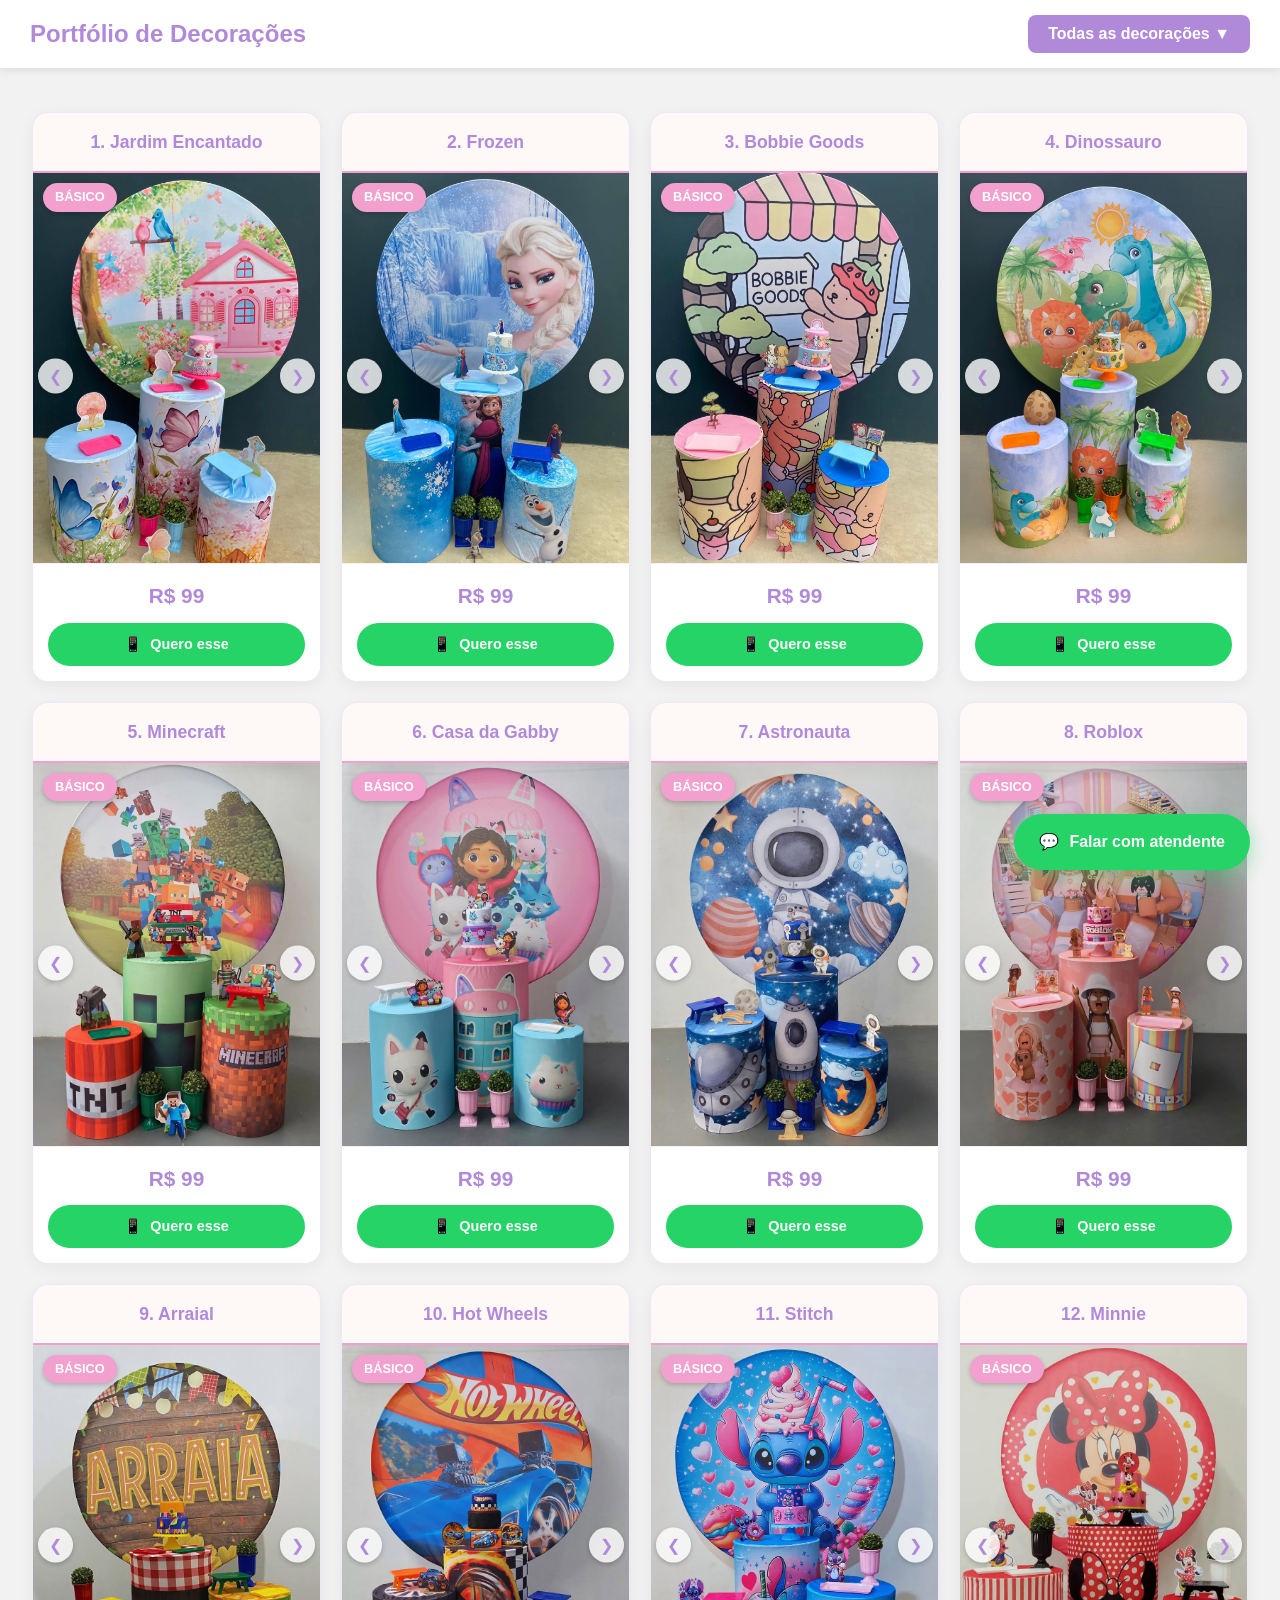
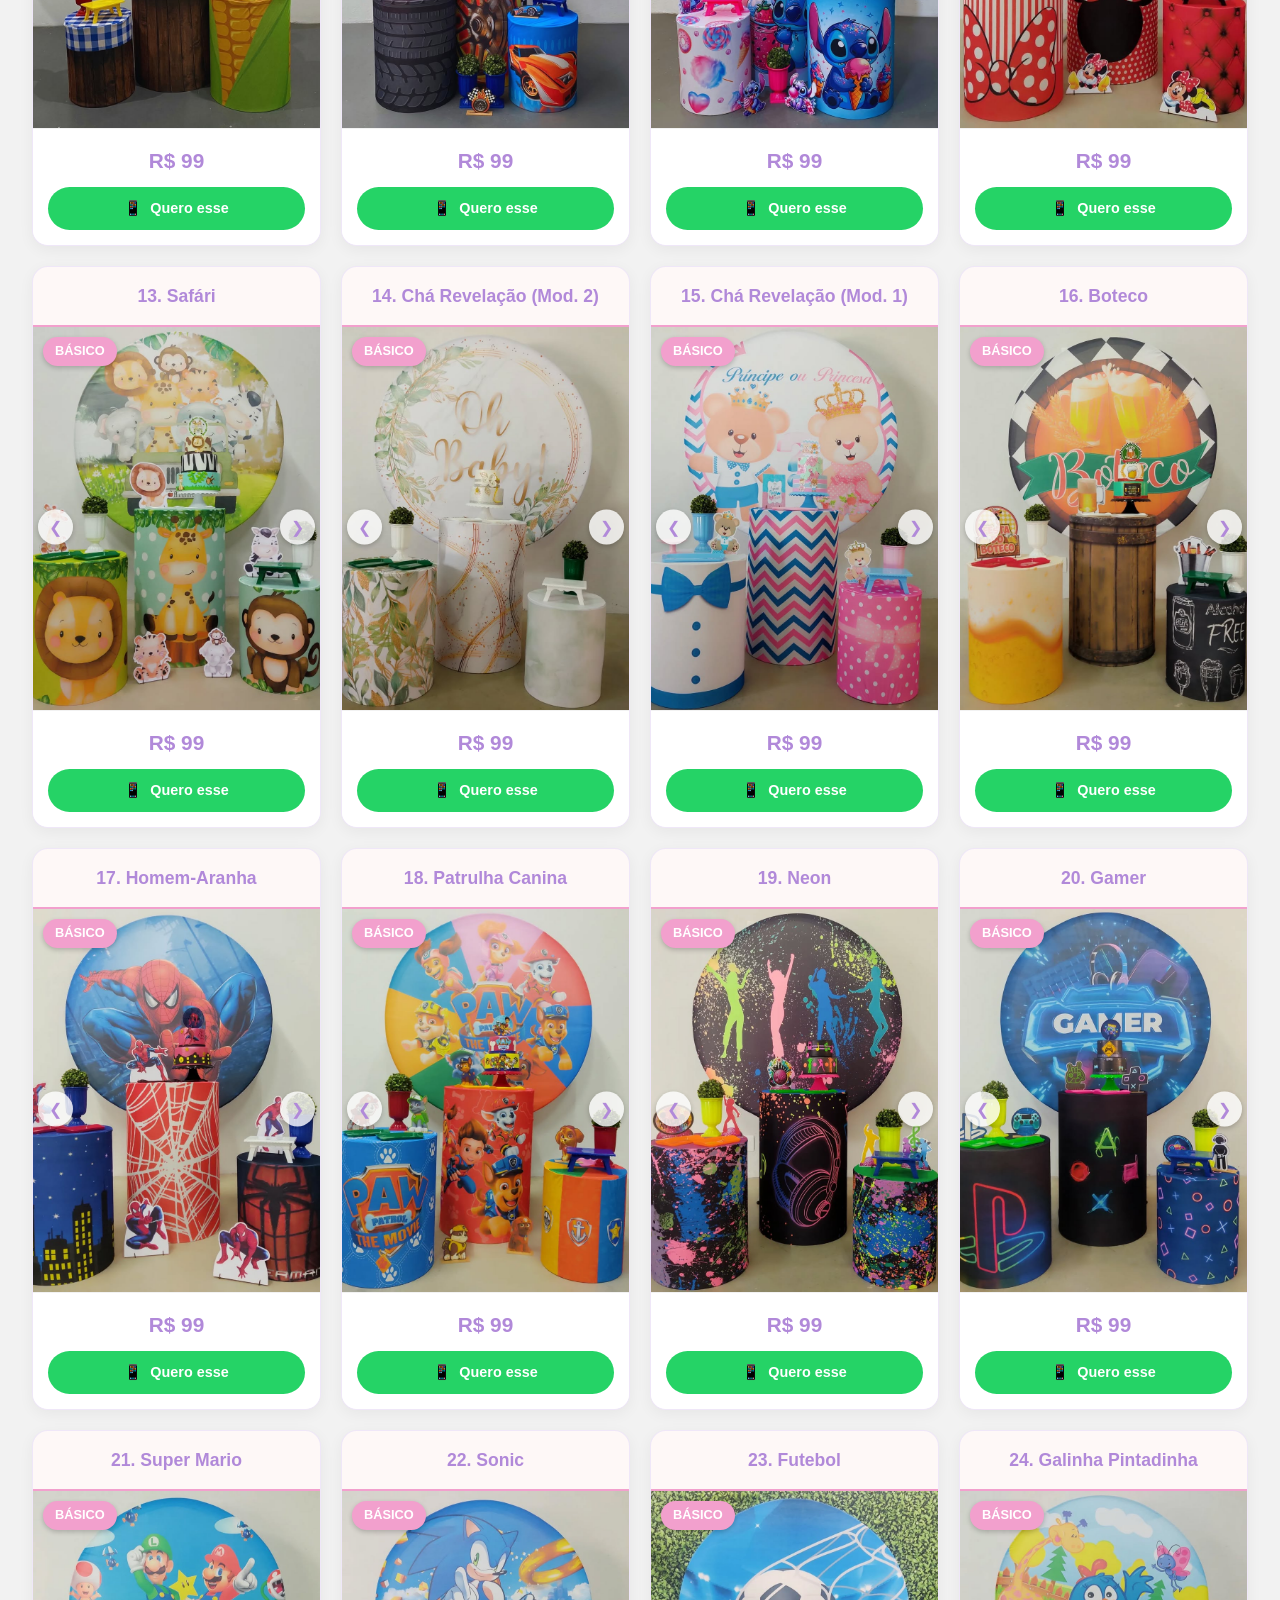
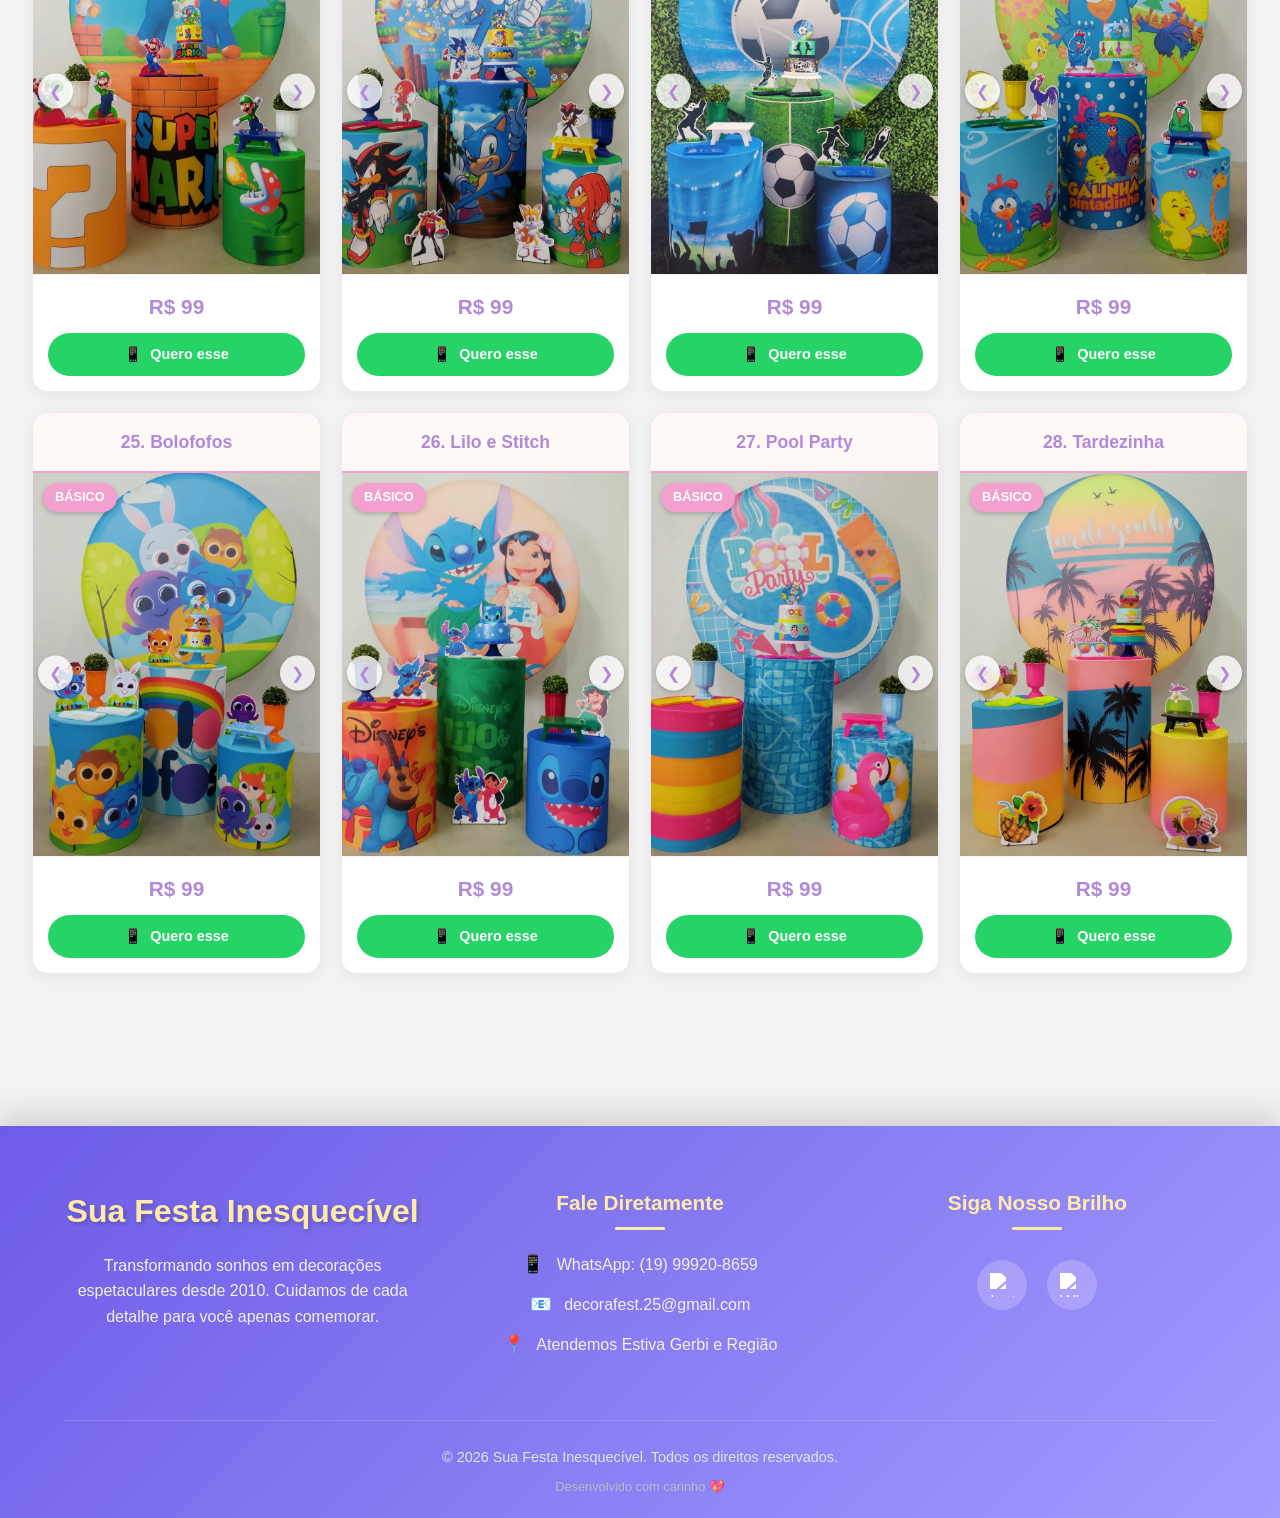
==== commit c285405d: "Footer att index and footer add att end" ====
--- a/index.html
+++ b/index.html
@@ -460,11 +460,8 @@
             </div>
         </footer>
     <script>
-        // ==========================================
-        // CONFIGURAÇÃO DO SEU NÚMERO DE WHATSAPP
-        // ==========================================
-        // Substitua abaixo pelo seu número real com DDD.
-        // O código vai aplicar em TODOS os botões automaticamente!
+        // CONFIGURAÇÃO DE WHATSAPP
+
         
         const MEU_NUMERO = "5519999208659"; 
         // Código para o botão flutuante usar o mesmo número
--- a/style.css
+++ b/style.css
@@ -315,3 +315,163 @@
     .img-wrapper img {
         cursor: zoom-in;
     }
+    /* ==========================================
+   NOVO ESTILO DO RODAPÉ (FOOTER PREMIUM)
+   ========================================== */
+.site-footer {
+    /* 1. Cores e Fundo degradê moderno */
+    background: linear-gradient(135deg, #6c5ce7 0%, #a29bfe 100%); /* Roxo vibrante moderno */
+    color: #ffffff;
+    
+    /* 2. Separação do Site (margin-top bem grande) */
+    margin-top: 120px; 
+    
+    /* 3. Centralização e Layout */
+    width: 100%;
+    padding: 60px 0 20px 0; /* Padding superior grande */
+    font-family: 'Segoe UI', Tahoma, Geneva, Verdana, sans-serif;
+    
+    /* 4. Sombra para destacar do site */
+    box-shadow: 0 -10px 30px rgba(0,0,0,0.15);
+    
+    /* Garante centralização total interna */
+    display: flex;
+    justify-content: center;
+    align-items: center;
+}
+
+.footer-container {
+    max-width: 1200px;
+    width: 90%; /* Ocupa 90% da tela em dispositivos menores */
+    margin: 0 auto;
+    text-align: center; /* Centraliza todo o texto por padrão */
+}
+
+.footer-content {
+    display: flex;
+    flex-wrap: wrap;
+    justify-content: center; /* Centraliza as colunas */
+    gap: 40px; /* Espaço entre as colunas */
+    margin-bottom: 50px;
+}
+
+.footer-secao {
+    flex: 1;
+    min-width: 280px; /* Impede que fiquem muito espremidas */
+    display: flex;
+    flex-direction: column;
+    align-items: center; /* Centraliza o conteúdo da coluna */
+}
+
+/* Estilo do Título Principal/Logo */
+.footer-logo {
+    font-size: 2rem;
+    font-weight: bold;
+    color: #ffeaa7; /* Amarelo clarinho de destaque */
+    margin-bottom: 15px;
+    text-shadow: 2px 2px 4px rgba(0,0,0,0.2);
+}
+
+.footer-secao h3 {
+    color: #ffeaa7; /* Amarelo clarinho para os títulos secundários */
+    margin-bottom: 20px;
+    font-size: 1.3rem;
+    position: relative;
+    padding-bottom: 10px;
+}
+
+/* Linha decorativa embaixo do título (centralizada) */
+.footer-secao h3::after {
+    content: '';
+    position: absolute;
+    bottom: 0;
+    left: 50%;
+    transform: translateX(-50%);
+    width: 50px;
+    height: 3px;
+    background-color: #ffeaa7;
+    border-radius: 2px;
+}
+
+.footer-secao p {
+    color: #f1f1f1;
+    margin-bottom: 12px;
+    line-height: 1.6;
+    font-size: 1rem;
+    max-width: 350px; /* Limita a largura do texto para centralizar melhor */
+}
+
+.footer-secao span {
+    margin-right: 8px;
+    font-size: 1.1rem;
+}
+
+/* Estilo dos Ícones de Redes Sociais (Vibrantes) */
+.social-icons {
+    display: flex;
+    gap: 20px;
+    justify-content: center;
+    margin-top: 10px;
+}
+
+.social-icons a {
+    background-color: rgba(255,255,255,0.2); /* Fundo sutil */
+    padding: 12px;
+    border-radius: 50%; /* Faz o ícone circular */
+    transition: all 0.3s ease;
+    display: flex;
+    justify-content: center;
+    align-items: center;
+    width: 50px;
+    height: 50px;
+}
+
+.social-icons a img {
+    width: 24px;
+    height: 24px;
+    /* Faz os ícones ficarem brancos por padrão */
+    filter: brightness(0) invert(1); 
+}
+
+/* Efeito de Hover nas Redes Sociais */
+.social-icons a:hover {
+    background-color: #ffeaa7; /* Amarelo ao passar o mouse */
+    transform: translateY(-5px) scale(1.1); /* Sobe um pouquinho */
+}
+
+.social-icons a:hover img {
+    /* Volta a cor original do ícone no hover */
+    filter: none; 
+}
+
+/* Faixa Inferior Centralizada */
+.footer-bottom {
+    text-align: center;
+    padding-top: 25px;
+    border-top: 1px solid rgba(255,255,255,0.15); /* Linha divisória sutil */
+    font-size: 0.9rem;
+    color: #dfe6e9;
+}
+
+.desenvolvido {
+    margin-top: 8px;
+    font-size: 0.8rem;
+    color: #b2bec3;
+}
+
+/* Responsividade (Celular) */
+@media (max-width: 768px) {
+    .site-footer {
+        padding: 40px 0 20px 0;
+        margin-top: 80px; /* Margin um pouco menor no celular */
+    }
+    
+    .footer-content {
+        flex-direction: column; /* Colunas viram linhas */
+        gap: 30px;
+    }
+    
+    .footer-logo {
+        font-size: 1.6rem;
+    }
+}
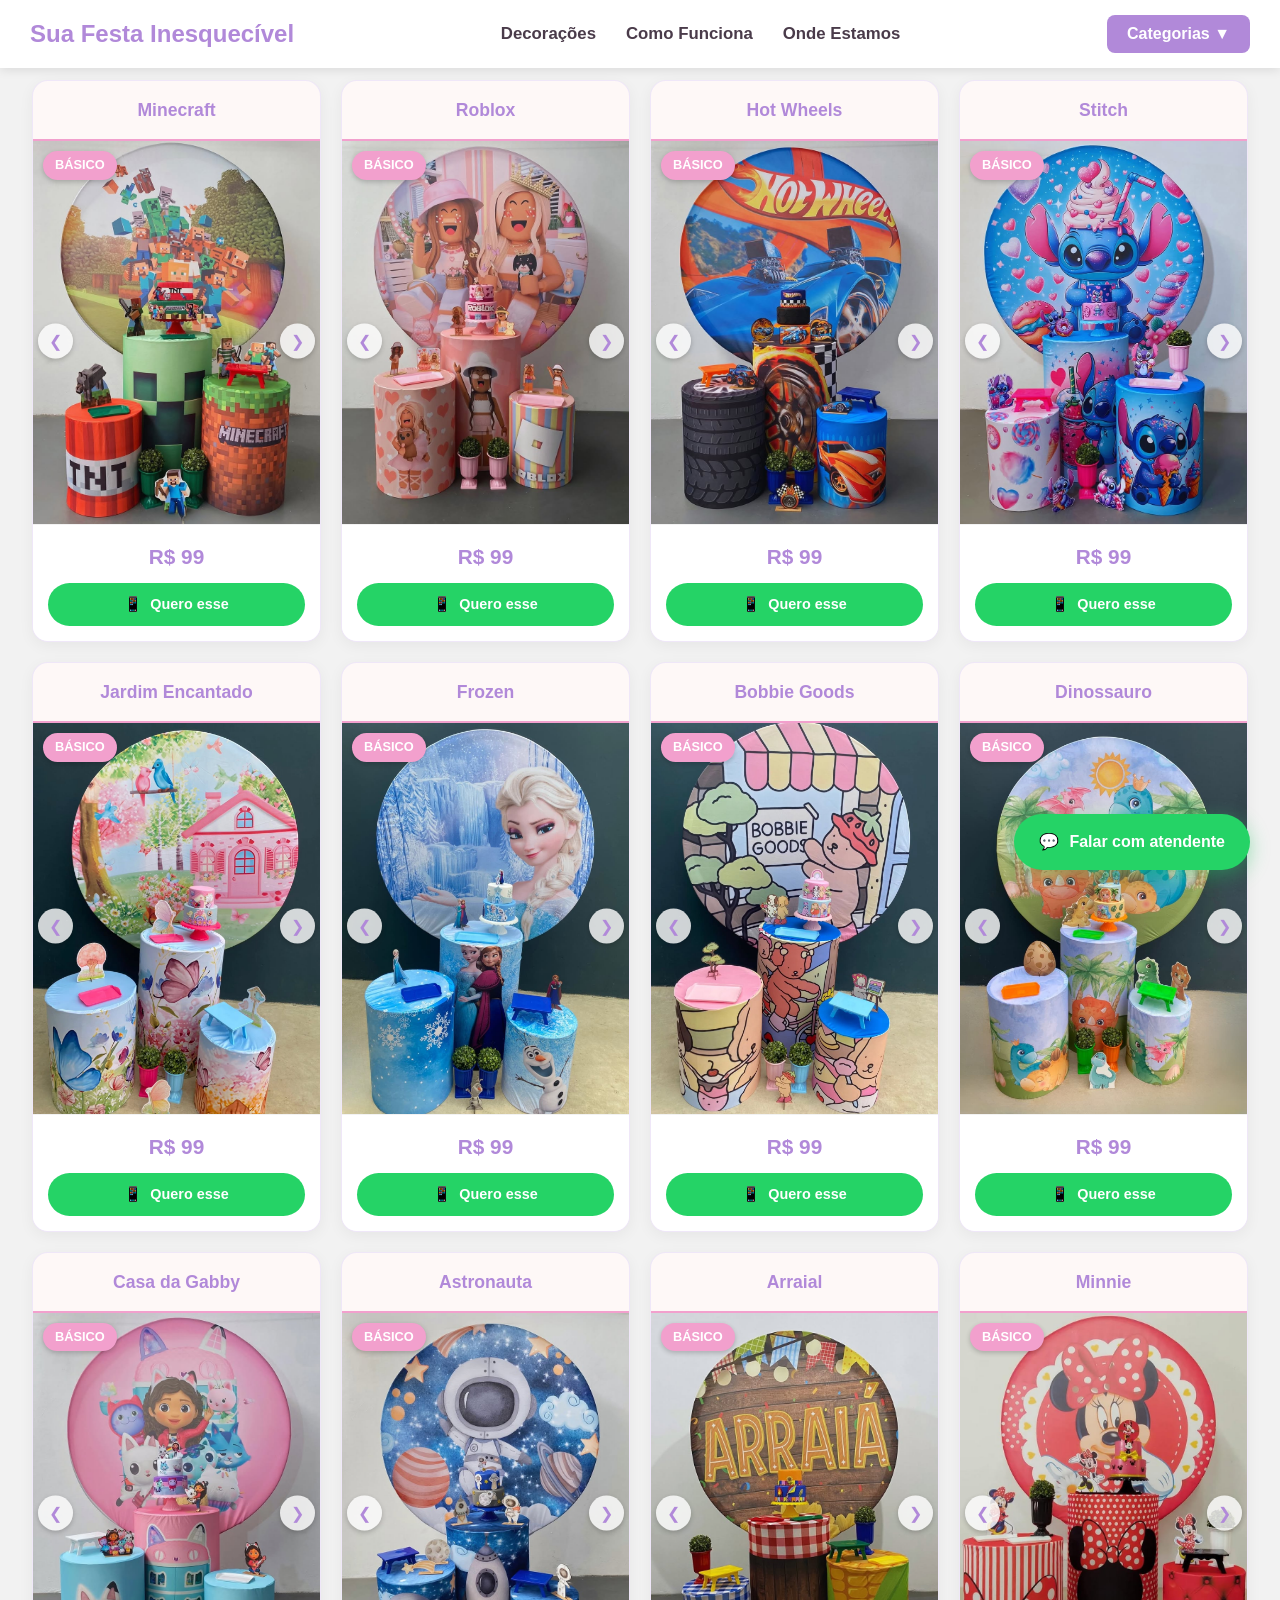
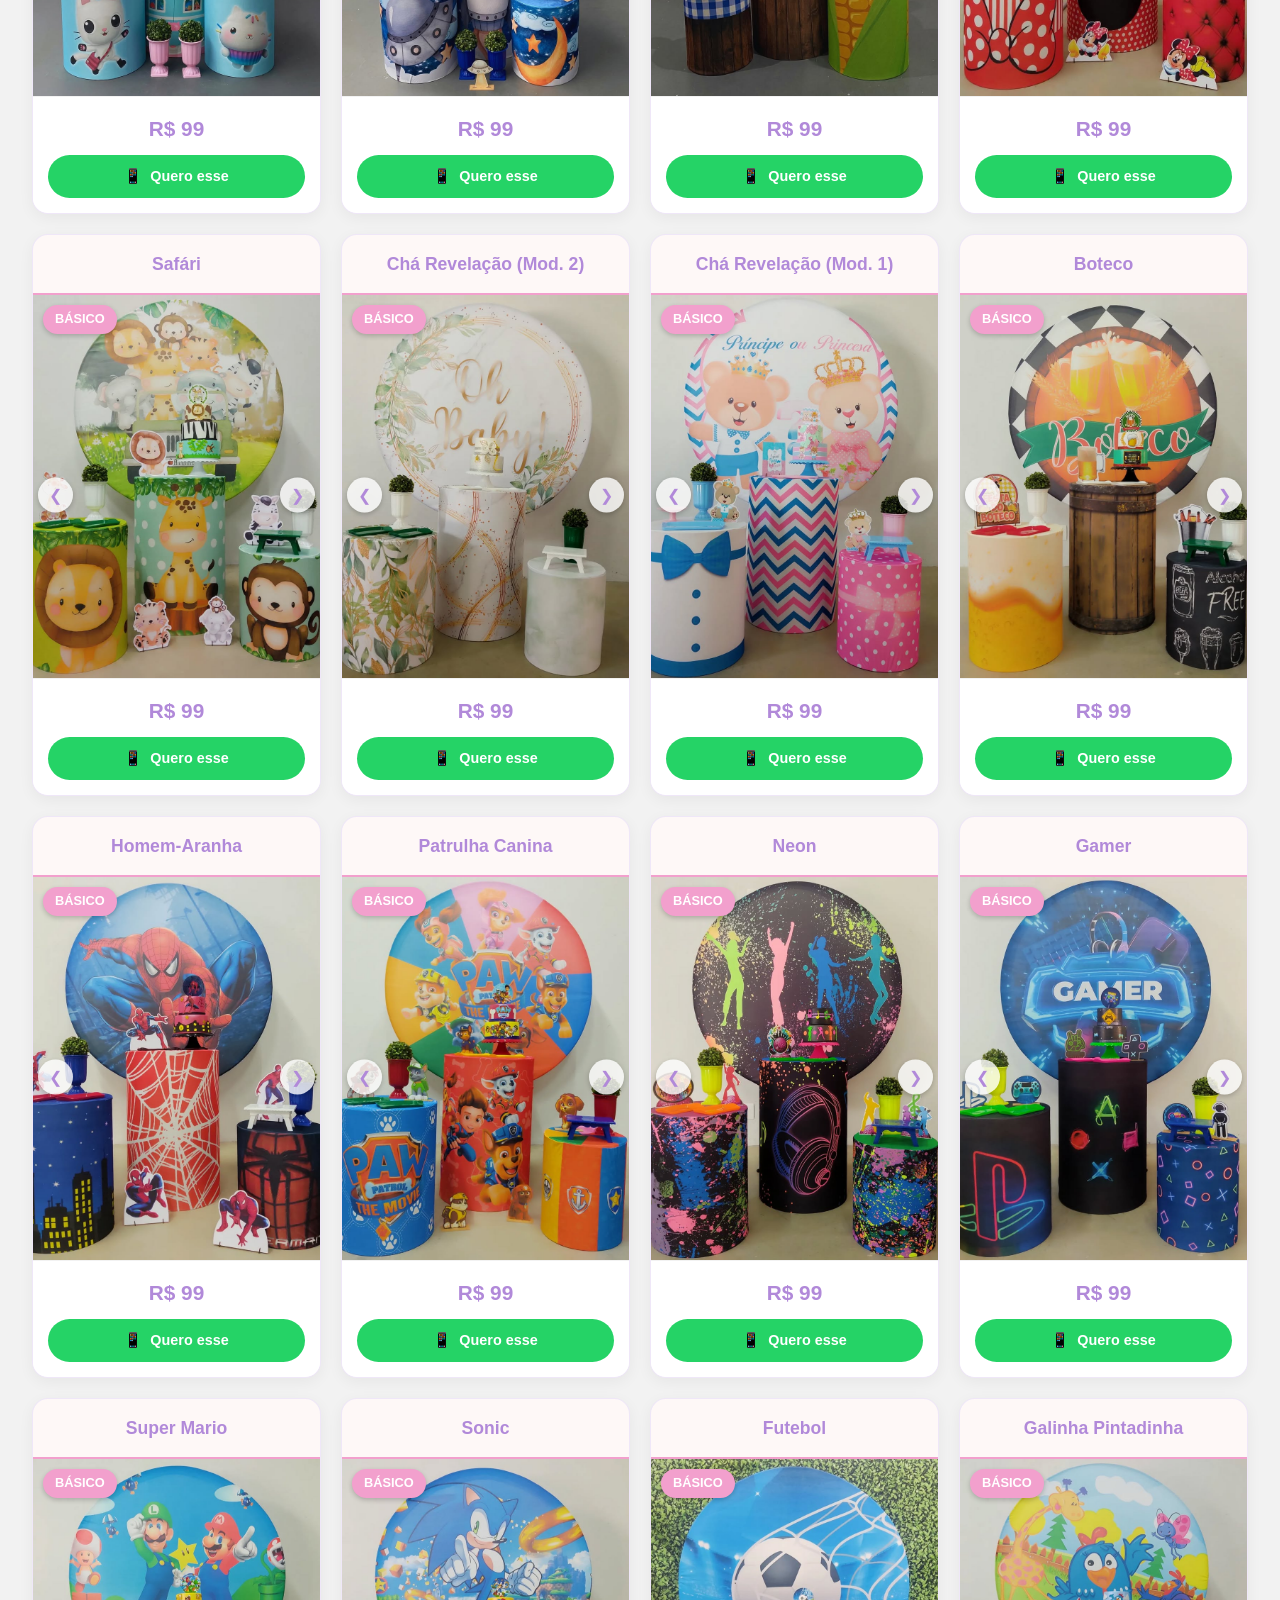
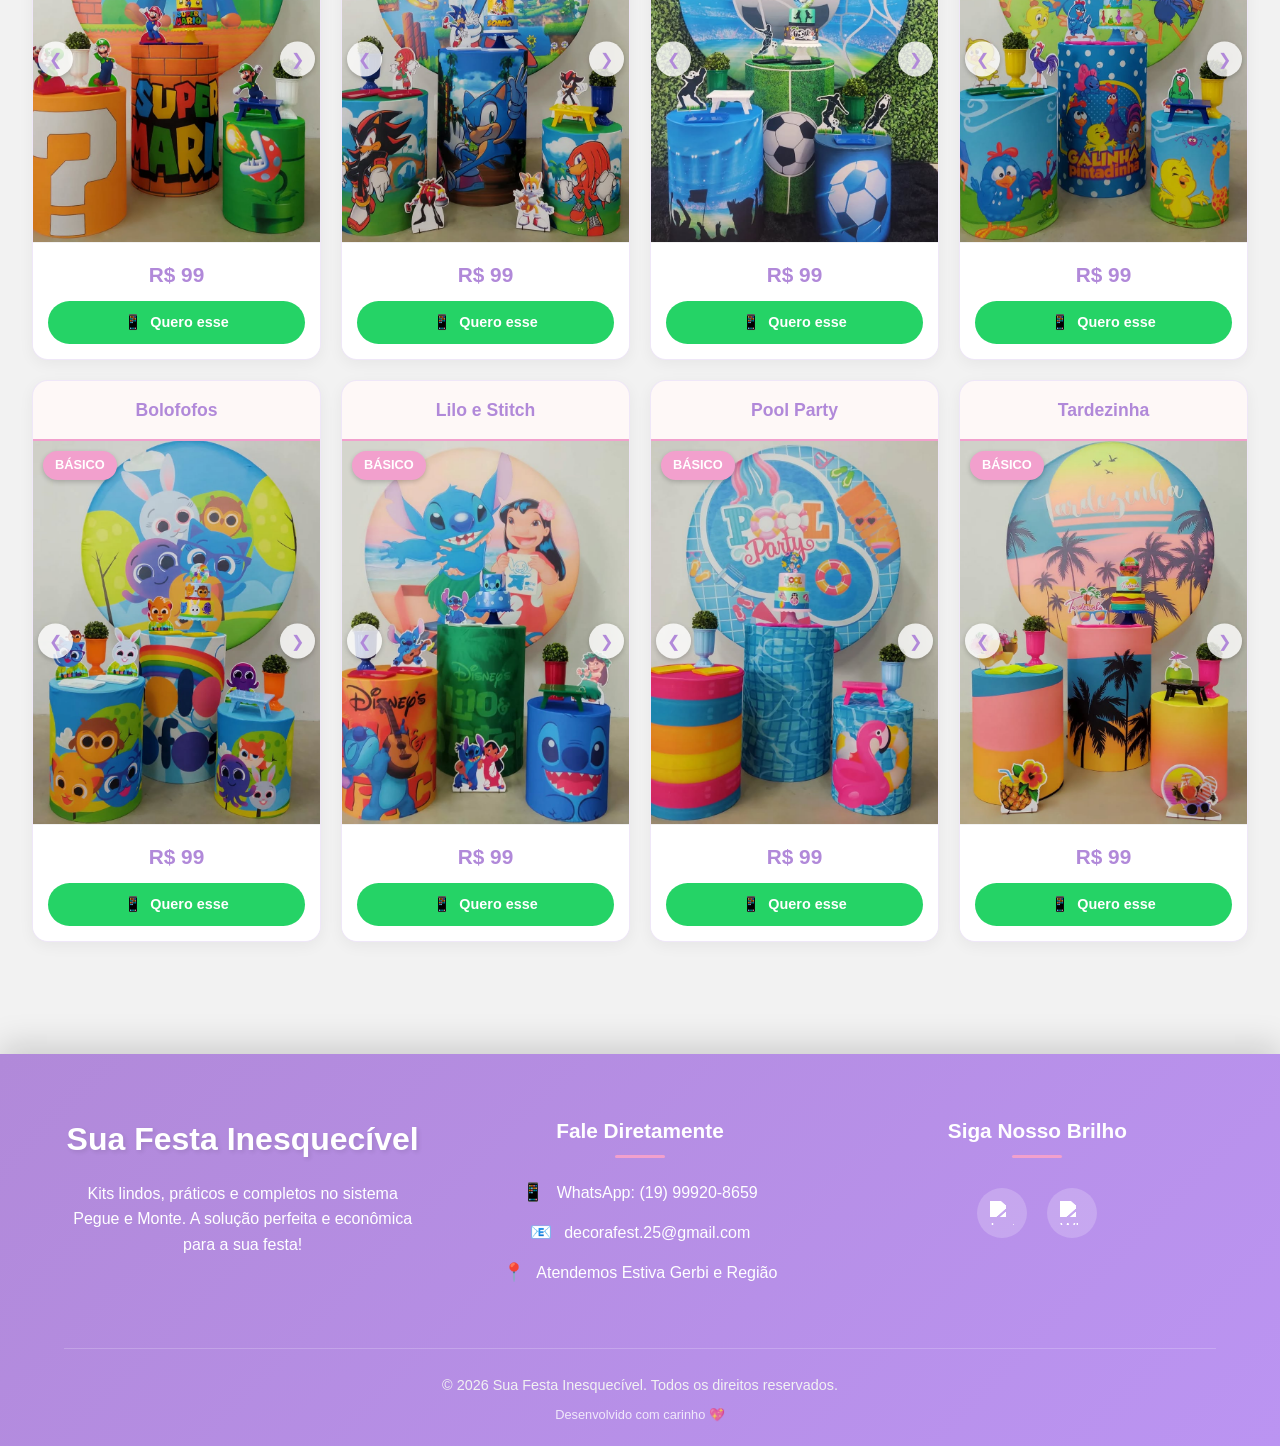
==== commit e76a6b5a: "Version 2.0 add contact, about and location add new navBar and priority decoration" ====
--- a/index.html
+++ b/index.html
@@ -7,51 +7,65 @@
     <link rel="stylesheet" type="text/css" href="style.css">
 </head>
 <body>
-
     <header class="navbar">
-        <h1>Portfólio de Decorações</h1>
+        <div class="logo-area">
+            <h1>
+                <a href="index.html" style="text-decoration: none; color: var(--cor-roxo-medio);">
+                    Sua Festa Inesquecível
+                </a>
+            </h1>
+        </div>
+        
+        <nav class="main-nav">
+            <ul class="main-menu-lista">
+                <li><a href="index.html">Decorações</a></li>
+                <li><a href="about.html">Como Funciona</a></li>
+                <li><a href="contact.html">Onde Estamos</a></li>
+            </ul>
+        </nav>
+
         <div class="menu-container">
-            <button class="menu-toggler-btn" id="menuToggler">Todas as decorações ▼</button>
+            <button class="menu-toggler-btn" id="menuToggler">Categorias ▼</button>
             <nav class="menu-dropdown-content" id="menuDropdown">
                 <ul class="menu-lista">
-                    <li><a href="#dec1">1. Jardim Encantado</a></li>
-                    <li><a href="#dec2">2. Frozen</a></li>
-                    <li><a href="#dec3">3. Ursinho Bobbie</a></li>
-                    <li><a href="#dec4">4. Dinossauro</a></li>
-                    <li><a href="#dec5">5. Minecraft</a></li>
-                    <li><a href="#dec6">6. Casa da Gabby</a></li>
-                    <li><a href="#dec7">7. Astronauta</a></li>
-                    <li><a href="#dec8">8. Roblox</a></li>
-                    <li><a href="#dec9">9. Arraial</a></li>
-                    <li><a href="#dec10">10. Hot Wheels</a></li>
-                    <li><a href="#dec11">11. Stitch</a></li>
-                    <li><a href="#dec12">12. Minnie</a></li>
-                    <li><a href="#dec13">13. Safári</a></li>
-                    <li><a href="#dec14">14. Chá Revelação (Mod. 2)</a></li>
-                    <li><a href="#dec15">15. Chá Revelação (Mod. 1)</a></li>
-                    <li><a href="#dec16">16. Boteco</a></li>
-                    <li><a href="#dec17">17. Homem-Aranha</a></li>
-                    <li><a href="#dec18">18. Patrulha Canina</a></li>
-                    <li><a href="#dec19">19. Neon</a></li>
-                    <li><a href="#dec20">20. Gamer</a></li>
-                    <li><a href="#dec21">21. Super Mario</a></li>
-                    <li><a href="#dec22">22. Sonic</a></li>
-                    <li><a href="#dec23">23. Futebol</a></li>
-                    <li><a href="#dec24">24. Galinha Pintadinha</a></li>
-                    <li><a href="#dec25">25. Bolofofos</a></li>
-                    <li><a href="#dec26">26. Lilo e Stitch</a></li>
-                    <li><a href="#dec27">27. Pool Party</a></li>
-                    <li><a href="#dec28">28. Tardezinha</a></li>
+                    <li><a href="index.html#dec1">Jardim Encantado</a></li>
+                    <li><a href="index.html#dec2">Frozen</a></li>
+                    <li><a href="index.html#dec3">Bobbie Goods</a></li>
+                    <li><a href="index.html#dec4">Dinossauro</a></li>
+                    <li><a href="index.html#dec5">Minecraft</a></li>
+                    <li><a href="index.html#dec6">Casa da Gabby</a></li>
+                    <li><a href="index.html#dec7">Astronauta</a></li>
+                    <li><a href="index.html#dec8">Roblox</a></li>
+                    <li><a href="index.html#dec9">Arraial</a></li>
+                    <li><a href="index.html#dec10">Hot Wheels</a></li>
+                    <li><a href="index.html#dec11">Stitch</a></li>
+                    <li><a href="index.html#dec12">Minnie</a></li>
+                    <li><a href="index.html#dec13">Safári</a></li>
+                    <li><a href="index.html#dec14">Chá Revelação (Mod. 2)</a></li>
+                    <li><a href="index.html#dec15">Chá Revelação (Mod. 1)</a></li>
+                    <li><a href="index.html#dec16">Boteco</a></li>
+                    <li><a href="index.html#dec17">Homem-Aranha</a></li>
+                    <li><a href="index.html#dec18">Patrulha Canina</a></li>
+                    <li><a href="index.html#dec19">Neon</a></li>
+                    <li><a href="index.html#dec20">Gamer</a></li>
+                    <li><a href="index.html#dec21">Super Mario</a></li>
+                    <li><a href="index.html#dec22">Sonic</a></li>
+                    <li><a href="index.html#dec23">Futebol</a></li>
+                    <li><a href="index.html#dec24">Galinha Pintadinha</a></li>
+                    <li><a href="index.html#dec25">Bolofofos</a></li>
+                    <li><a href="index.html#dec26">Lilo e Stitch</a></li>
+                    <li><a href="index.html#dec27">Pool Party</a></li>
+                    <li><a href="index.html#dec28">Tardezinha</a></li>
                 </ul>
             </nav>
         </div>
     </header>
 
     <main class="main-content">
-        <div class="decorations-grid">
+        <div class="decorations-grid" id="catalogo">
 
             <div class="decoracao-card" id="dec1">
-                <h3 class="decoracao-title">1. Jardim Encantado</h3>
+                <h3 class="decoracao-title">Jardim Encantado</h3>
                 <div class="carousel-container">
                     <button class="carousel-btn btn-prev">❮</button>
                     <button class="carousel-btn btn-next">❯</button>
@@ -64,7 +78,7 @@
             </div>
 
             <div class="decoracao-card" id="dec2">
-                <h3 class="decoracao-title">2. Frozen</h3>
+                <h3 class="decoracao-title">Frozen</h3>
                 <div class="carousel-container">
                     <button class="carousel-btn btn-prev">❮</button>
                     <button class="carousel-btn btn-next">❯</button>
@@ -77,7 +91,7 @@
             </div>
 
             <div class="decoracao-card" id="dec3">
-                <h3 class="decoracao-title">3. Bobbie Goods</h3>
+                <h3 class="decoracao-title">Bobbie Goods</h3>
                 <div class="carousel-container">
                     <button class="carousel-btn btn-prev">❮</button>
                     <button class="carousel-btn btn-next">❯</button>
@@ -90,20 +104,20 @@
             </div>
 
             <div class="decoracao-card" id="dec4">
-                <h3 class="decoracao-title">4. Dinossauro</h3>
+                <h3 class="decoracao-title">Dinossauro</h3>
                 <div class="carousel-container">
                     <button class="carousel-btn btn-prev">❮</button>
                     <button class="carousel-btn btn-next">❯</button>
                     <div class="carousel-track">
                         <div class="carousel-slide"><div class="img-wrapper"><span class="style-label label-basico">Básico</span><img src="imagem/dinoB.jpg"></div><div class="info-container"><p class="price-tag">R$ 99</p><a href="#" class="whatsapp-btn" data-message="Olá! Gostaria da Decoração Dinossauro - Básico (R$99)" target="_blank"><span>📱</span> Quero esse</a></div></div>
                         <div class="carousel-slide"><div class="img-wrapper"><span class="style-label label-standard">Standard</span><img src="imagem/dinoS.jpg"></div><div class="info-container"><p class="price-tag">R$ 129</p><a href="#" class="whatsapp-btn" data-message="Olá! Gostaria da Decoração Dinossauro - Standard (R$129)" target="_blank"><span>📱</span> Quero esse</a></div></div>
-                        <div class="carousel-slide"><div class="img-wrapper"><span class="style-label label-premium">Premium</span><img src="imagem/dinoP"></div><div class="info-container"><p class="price-tag">R$ 149</p><a href="#" class="whatsapp-btn" data-message="Olá! Gostaria da Decoração Dinossauro - Premium (R$149)" target="_blank"><span>📱</span> Quero esse</a></div></div>
-                    </div>
-                </div>
-            </div>
-
-            <div class="decoracao-card" id="dec5">
-                <h3 class="decoracao-title">5. Minecraft</h3>
+                        <div class="carousel-slide"><div class="img-wrapper"><span class="style-label label-premium">Premium</span><img src="imagem/dinoP.jpg"></div><div class="info-container"><p class="price-tag">R$ 149</p><a href="#" class="whatsapp-btn" data-message="Olá! Gostaria da Decoração Dinossauro - Premium (R$149)" target="_blank"><span>📱</span> Quero esse</a></div></div>
+                    </div>
+                </div>
+            </div>
+
+            <div class="decoracao-card rank-1" id="dec5">
+                <h3 class="decoracao-title">Minecraft</h3>
                 <div class="carousel-container">
                     <button class="carousel-btn btn-prev">❮</button>
                     <button class="carousel-btn btn-next">❯</button>
@@ -116,7 +130,7 @@
             </div>
 
             <div class="decoracao-card" id="dec6">
-                <h3 class="decoracao-title">6. Casa da Gabby</h3>
+                <h3 class="decoracao-title">Casa da Gabby</h3>
                 <div class="carousel-container">
                     <button class="carousel-btn btn-prev">❮</button>
                     <button class="carousel-btn btn-next">❯</button>
@@ -129,7 +143,7 @@
             </div>
 
             <div class="decoracao-card" id="dec7">
-                <h3 class="decoracao-title">7. Astronauta</h3>
+                <h3 class="decoracao-title">Astronauta</h3>
                 <div class="carousel-container">
                     <button class="carousel-btn btn-prev">❮</button>
                     <button class="carousel-btn btn-next">❯</button>
@@ -141,8 +155,8 @@
                 </div>
             </div>
 
-            <div class="decoracao-card" id="dec8">
-                <h3 class="decoracao-title">8. Roblox</h3>
+            <div class="decoracao-card rank-1" id="dec8">
+                <h3 class="decoracao-title">Roblox</h3>
                 <div class="carousel-container">
                     <button class="carousel-btn btn-prev">❮</button>
                     <button class="carousel-btn btn-next">❯</button>
@@ -155,7 +169,7 @@
             </div>
 
             <div class="decoracao-card" id="dec9">
-                <h3 class="decoracao-title">9. Arraial</h3>
+                <h3 class="decoracao-title">Arraial</h3>
                 <div class="carousel-container">
                     <button class="carousel-btn btn-prev">❮</button>
                     <button class="carousel-btn btn-next">❯</button>
@@ -167,8 +181,8 @@
                 </div>
             </div>
 
-            <div class="decoracao-card" id="dec10">
-                <h3 class="decoracao-title">10. Hot Wheels</h3>
+            <div class="decoracao-card rank-1" id="dec10">
+                <h3 class="decoracao-title">Hot Wheels</h3>
                 <div class="carousel-container">
                     <button class="carousel-btn btn-prev">❮</button>
                     <button class="carousel-btn btn-next">❯</button>
@@ -180,8 +194,8 @@
                 </div>
             </div>
 
-            <div class="decoracao-card" id="dec11">
-                <h3 class="decoracao-title">11. Stitch</h3>
+            <div class="decoracao-card rank-1" id="dec11">
+                <h3 class="decoracao-title">Stitch</h3>
                 <div class="carousel-container">
                     <button class="carousel-btn btn-prev">❮</button>
                     <button class="carousel-btn btn-next">❯</button>
@@ -194,7 +208,7 @@
             </div>
 
             <div class="decoracao-card" id="dec12">
-                <h3 class="decoracao-title">12. Minnie</h3>
+                <h3 class="decoracao-title">Minnie</h3>
                 <div class="carousel-container">
                     <button class="carousel-btn btn-prev">❮</button>
                     <button class="carousel-btn btn-next">❯</button>
@@ -207,7 +221,7 @@
             </div>
 
             <div class="decoracao-card" id="dec13">
-                <h3 class="decoracao-title">13. Safári</h3>
+                <h3 class="decoracao-title">Safári</h3>
                 <div class="carousel-container">
                     <button class="carousel-btn btn-prev">❮</button>
                     <button class="carousel-btn btn-next">❯</button>
@@ -220,7 +234,7 @@
             </div>
 
             <div class="decoracao-card" id="dec14">
-                <h3 class="decoracao-title">14. Chá Revelação (Mod. 2)</h3>
+                <h3 class="decoracao-title">Chá Revelação (Mod. 2)</h3>
                 <div class="carousel-container">
                     <button class="carousel-btn btn-prev">❮</button>
                     <button class="carousel-btn btn-next">❯</button>
@@ -233,7 +247,7 @@
             </div>
 
             <div class="decoracao-card" id="dec15">
-                <h3 class="decoracao-title">15. Chá Revelação (Mod. 1)</h3>
+                <h3 class="decoracao-title">Chá Revelação (Mod. 1)</h3>
                 <div class="carousel-container">
                     <button class="carousel-btn btn-prev">❮</button>
                     <button class="carousel-btn btn-next">❯</button>
@@ -246,7 +260,7 @@
             </div>
 
             <div class="decoracao-card" id="dec16">
-                <h3 class="decoracao-title">16. Boteco</h3>
+                <h3 class="decoracao-title">Boteco</h3>
                 <div class="carousel-container">
                     <button class="carousel-btn btn-prev">❮</button>
                     <button class="carousel-btn btn-next">❯</button>
@@ -259,7 +273,7 @@
             </div>
 
             <div class="decoracao-card" id="dec17">
-                <h3 class="decoracao-title">17. Homem-Aranha</h3>
+                <h3 class="decoracao-title">Homem-Aranha</h3>
                 <div class="carousel-container">
                     <button class="carousel-btn btn-prev">❮</button>
                     <button class="carousel-btn btn-next">❯</button>
@@ -272,7 +286,7 @@
             </div>
 
             <div class="decoracao-card" id="dec18">
-                <h3 class="decoracao-title">18. Patrulha Canina</h3>
+                <h3 class="decoracao-title">Patrulha Canina</h3>
                 <div class="carousel-container">
                     <button class="carousel-btn btn-prev">❮</button>
                     <button class="carousel-btn btn-next">❯</button>
@@ -285,7 +299,7 @@
             </div>
 
             <div class="decoracao-card" id="dec19">
-                <h3 class="decoracao-title">19. Neon</h3>
+                <h3 class="decoracao-title">Neon</h3>
                 <div class="carousel-container">
                     <button class="carousel-btn btn-prev">❮</button>
                     <button class="carousel-btn btn-next">❯</button>
@@ -298,7 +312,7 @@
             </div>
 
             <div class="decoracao-card" id="dec20">
-                <h3 class="decoracao-title">20. Gamer</h3>
+                <h3 class="decoracao-title">Gamer</h3>
                 <div class="carousel-container">
                     <button class="carousel-btn btn-prev">❮</button>
                     <button class="carousel-btn btn-next">❯</button>
@@ -311,7 +325,7 @@
             </div>
 
             <div class="decoracao-card" id="dec21">
-                <h3 class="decoracao-title">21. Super Mario</h3>
+                <h3 class="decoracao-title">Super Mario</h3>
                 <div class="carousel-container">
                     <button class="carousel-btn btn-prev">❮</button>
                     <button class="carousel-btn btn-next">❯</button>
@@ -324,7 +338,7 @@
             </div>
 
             <div class="decoracao-card" id="dec22">
-                <h3 class="decoracao-title">22. Sonic</h3>
+                <h3 class="decoracao-title">Sonic</h3>
                 <div class="carousel-container">
                     <button class="carousel-btn btn-prev">❮</button>
                     <button class="carousel-btn btn-next">❯</button>
@@ -337,7 +351,7 @@
             </div>
 
             <div class="decoracao-card" id="dec23">
-                <h3 class="decoracao-title">23. Futebol</h3>
+                <h3 class="decoracao-title">Futebol</h3>
                 <div class="carousel-container">
                     <button class="carousel-btn btn-prev">❮</button>
                     <button class="carousel-btn btn-next">❯</button>
@@ -350,7 +364,7 @@
             </div>
 
             <div class="decoracao-card" id="dec24">
-                <h3 class="decoracao-title">24. Galinha Pintadinha</h3>
+                <h3 class="decoracao-title">Galinha Pintadinha</h3>
                 <div class="carousel-container">
                     <button class="carousel-btn btn-prev">❮</button>
                     <button class="carousel-btn btn-next">❯</button>
@@ -363,7 +377,7 @@
             </div>
 
             <div class="decoracao-card" id="dec25">
-                <h3 class="decoracao-title">25. Bolofofos</h3>
+                <h3 class="decoracao-title">Bolofofos</h3>
                 <div class="carousel-container">
                     <button class="carousel-btn btn-prev">❮</button>
                     <button class="carousel-btn btn-next">❯</button>
@@ -376,7 +390,7 @@
             </div>
 
             <div class="decoracao-card" id="dec26">
-                <h3 class="decoracao-title">26. Lilo e Stitch</h3>
+                <h3 class="decoracao-title">Lilo e Stitch</h3>
                 <div class="carousel-container">
                     <button class="carousel-btn btn-prev">❮</button>
                     <button class="carousel-btn btn-next">❯</button>
@@ -389,7 +403,7 @@
             </div>
 
             <div class="decoracao-card" id="dec27">
-                <h3 class="decoracao-title">27. Pool Party</h3>
+                <h3 class="decoracao-title">Pool Party</h3>
                 <div class="carousel-container">
                     <button class="carousel-btn btn-prev">❮</button>
                     <button class="carousel-btn btn-next">❯</button>
@@ -402,7 +416,7 @@
             </div>
 
             <div class="decoracao-card" id="dec28">
-                <h3 class="decoracao-title">28. Tardezinha</h3>
+                <h3 class="decoracao-title">Tardezinha</h3>
                 <div class="carousel-container">
                     <button class="carousel-btn btn-prev">❮</button>
                     <button class="carousel-btn btn-next">❯</button>
@@ -423,14 +437,14 @@
         <img class="modal-content" id="expandedImg">
     </div>
     </main>
-    <footer class="site-footer">
+    <footer class="site-footer" id="contato">
             <div class="footer-container">
                 
                 <div class="footer-content">
                     <div class="footer-secao sobre">
                         <h2 class="footer-logo">Sua Festa Inesquecível</h2>
-                        <p>Transformando sonhos em decorações espetaculares desde 2010. Cuidamos de cada detalhe para você apenas comemorar.</p>
-                    </div>
+                        <p>Kits lindos, práticos e completos no sistema Pegue e Monte. A solução perfeita e econômica para a sua festa!</p>
+                </div>
                     
                     <div class="footer-secao contatos">
                         <h3>Fale Diretamente</h3>
--- a/style.css
+++ b/style.css
@@ -1,386 +1,447 @@
-        /* --- Paleta de Cores e Variáveis --- */
-        :root {
-            --cor-rosa-fundo: #F2B9B3;
-            --cor-rosa-claro: #F2A0CD;
-            --cor-lilas-claro: #BB94F2;
-            --cor-roxo-medio: #B189D9;
-            --cor-fundo-offwhite: #F2F2F2;
-            --cor-texto-escuro: #4a3b4a;
-            --cor-branco: #ffffff;
-            --cor-whatsapp: #25D366;
-            --sombra-suave: 0 10px 30px rgba(177, 137, 217, 0.2);
-            --sombra-card: 0 4px 15px rgba(0, 0, 0, 0.05);
-        }
-
-        * { margin: 0; padding: 0; box-sizing: border-box; }
-        html { scroll-behavior: smooth; }
-        body {
-            font-family: 'Segoe UI', Roboto, Helvetica, Arial, sans-serif;
-            background-color: var(--cor-fundo-offwhite);
-            color: var(--cor-texto-escuro);
-            line-height: 1.6;
-            padding-top: 80px; 
-            overflow-x: hidden;
-        }
-
-        /* --- Navbar --- */
-        .navbar {
-            position: fixed;
-            top: 0;
-            left: 0;
-            width: 100%;
-            background-color: var(--cor-branco);
-            box-shadow: 0 2px 10px rgba(0,0,0,0.1);
-            z-index: 1000;
-            display: flex;
-            justify-content: space-between;
-            align-items: center;
-            padding: 15px 30px;
-        }
-        .navbar h1 { font-size: 1.5rem; color: var(--cor-roxo-medio); }
-        .menu-container { position: relative; }
-        .menu-toggler-btn {
-            background-color: var(--cor-roxo-medio);
-            color: var(--cor-branco);
-            border: none;
-            padding: 10px 20px;
-            border-radius: 8px;
-            font-size: 1rem;
-            font-weight: bold;
-            cursor: pointer;
-            transition: background-color 0.3s;
-        }
-        .menu-toggler-btn:hover { background-color: var(--cor-lilas-claro); }
-        .menu-dropdown-content {
-            position: absolute;
-            top: 120%;
-            right: 0;
-            background-color: var(--cor-branco);
-            min-width: 280px;
-            box-shadow: var(--sombra-suave);
-            border-radius: 8px;
-            border: 1px solid var(--cor-rosa-claro);
-            display: none; 
-            max-height: 70vh;
-            overflow-y: auto;
-            z-index: 1001;
-        }
-        .menu-dropdown-content.show { display: block; }
-        .menu-lista { list-style: none; padding: 10px; }
-        .menu-lista a {
-            text-decoration: none;
-            color: var(--cor-texto-escuro);
-            display: block;
-            padding: 10px;
-            border-radius: 5px;
-            transition: background-color 0.2s;
-            font-size: 0.95rem;
-        }
-        .menu-lista a:hover {
-            background-color: var(--cor-rosa-fundo);
-            color: var(--cor-roxo-medio);
-        }
-
-        /* --- Grid Principal --- */
-        .main-content {
-            padding: 2rem;
-            max-width: 1400px; 
-            margin: 0 auto;
-        }
-        .decorations-grid {
-            display: grid;
-            grid-template-columns: repeat(4, 1fr); /* 4 NO DESKTOP */
-            gap: 20px; 
-        }
-
-        /* --- Card da Decoração --- */
-        .decoracao-card {
-            background-color: var(--cor-branco);
-            border-radius: 16px;
-            overflow: hidden;
-            box-shadow: var(--sombra-card);
-            scroll-margin-top: 100px; 
-            border: 1px solid rgba(177, 137, 217, 0.2);
-            display: flex;
-            flex-direction: column;
-            width: 100%;
-        }
-        .decoracao-title {
-            font-size: 1.1rem;
-            color: var(--cor-roxo-medio);
-            text-align: center;
-            padding: 15px 10px;
-            background-color: rgba(242, 185, 179, 0.1);
-            border-bottom: 2px solid var(--cor-rosa-claro);
-            margin: 0;
-            white-space: nowrap;
-            overflow: hidden;
-            text-overflow: ellipsis; 
-        }
-
-        /* --- CARROSSEL --- */
-        .carousel-container {
-            position: relative;
-            width: 100%;
-            overflow: hidden;
-            flex-grow: 1;
-        }
-        .carousel-track {
-            display: flex;
-            transition: transform 0.4s ease-in-out;
-            height: 100%;
-            width: 100%;
-        }
-        .carousel-slide {
-            min-width: 100%;
-            display: flex;
-            flex-direction: column;
-        }
-        .img-wrapper {
-            position: relative;
-            width: 100%;
-            aspect-ratio: 3 / 4; /* MANTÉM A PROPORÇÃO RESPONSIVA */
-        }
-        .img-wrapper img {
-            width: 100%;
-            height: 100%;
-            object-fit: cover;
-        }
-
-        .style-label {
-            position: absolute;
-            top: 10px;
-            left: 10px;
-            padding: 4px 12px;
-            font-size: 0.8rem;
-            font-weight: bold;
-            color: white;
-            text-transform: uppercase;
-            border-radius: 20px;
-            box-shadow: 0 2px 5px rgba(0,0,0,0.2);
-        }
-        .label-basico { background-color: var(--cor-rosa-claro); }
-        .label-standard { background-color: var(--cor-lilas-claro); } 
-        .label-premium { background-color: var(--cor-roxo-medio); }
-
-        .carousel-btn {
-            position: absolute;
-            top: 40%;
-            transform: translateY(-50%);
-            background-color: rgba(255, 255, 255, 0.8);
-            color: var(--cor-roxo-medio);
-            border: none;
-            width: 35px;
-            height: 35px;
-            border-radius: 50%;
-            font-size: 1rem;
-            cursor: pointer;
-            box-shadow: 0 2px 5px rgba(0,0,0,0.2);
-            transition: all 0.2s;
-            z-index: 10;
-        }
-        .carousel-btn:hover { background-color: var(--cor-branco); transform: translateY(-50%) scale(1.1); }
-        .btn-prev { left: 5px; }
-        .btn-next { right: 5px; }
-
-        /* Área de Preço e Botão */
-        .info-container {
-            padding: 15px;
-            text-align: center;
-            background-color: var(--cor-branco);
-            display: flex;
-            flex-direction: column;
-            justify-content: center;
-            align-items: center;
-            gap: 10px;
-            border-top: 1px solid var(--cor-fundo-offwhite);
-        }
-        .price-tag {
-            font-size: 1.3rem;
-            font-weight: 800;
-            color: var(--cor-roxo-medio); 
-        }
-        .whatsapp-btn {
-            display: inline-flex;
-            align-items: center;
-            justify-content: center;
-            gap: 8px;
-            background-color: var(--cor-whatsapp);
-            color: white;
-            text-decoration: none;
-            padding: 10px 15px; 
-            border-radius: 50px;
-            font-weight: 600;
-            font-size: 0.9rem;
-            transition: background-color 0.3s, transform 0.2s;
-            white-space: nowrap; 
-            width: 100%;
-        }
-        .whatsapp-btn:hover { background-color: #1da851; transform: translateY(-2px); }
-
-        /* --- Responsividade --- */
-        @media (max-width: 1024px) {
-            .decorations-grid { grid-template-columns: repeat(2, 1fr); }
-        }
-        @media (max-width: 768px) {
-            .navbar { padding: 15px; flex-direction: column; gap: 10px; }
-            body { padding-top: 110px; }
-            .main-content { padding: 1rem; }
-            .decorations-grid { grid-template-columns: 1fr; gap: 30px; /* 1 NO MOBILE */ }
-            .decoracao-title { font-size: 1.3rem; }
-            .whatsapp-btn { padding: 12px 20px; font-size: 1rem; }
-        }
-        /* --- Botão Flutuante do WhatsApp --- */
-        .floating-btn {
-            position: fixed;
-            bottom: 30px;
-            right: 30px;
-            background-color: var(--cor-whatsapp);
-            color: var(--cor-branco);
-            text-decoration: none;
-            padding: 15px 25px;
-            border-radius: 50px;
-            font-weight: bold;
-            font-size: 1rem;
-            display: flex;
-            align-items: center;
-            gap: 10px;
-            box-shadow: 0 6px 20px rgba(37, 211, 102, 0.4);
-            z-index: 2000;
-            transition: transform 0.3s, background-color 0.3s;
-        }
-
-        .floating-btn:hover {
-            background-color: #1da851;
-            transform: scale(1.05) translateY(-5px);
-        }
-
-        /* Deixa o botão um pouco menor no celular */
-        @media (max-width: 768px) {
-            .floating-btn {
-                bottom: 20px;
-                right: 20px;
-                padding: 12px 20px;
-                font-size: 0.95rem;
-            }
-        }
-        /* ==========================================
-   ESTILOS DO MODAL DE IMAGENS (LIGHTBOX)
+/* --- Paleta de Cores e Variáveis --- */
+:root {
+    --cor-rosa-fundo: #F2B9B3;
+    --cor-rosa-claro: #F2A0CD;
+    --cor-lilas-claro: #BB94F2;
+    --cor-roxo-medio: #B189D9;
+    --cor-fundo-offwhite: #F2F2F2;
+    --cor-texto-escuro: #4a3b4a;
+    --cor-branco: #ffffff;
+    --cor-whatsapp: #25D366;
+    --sombra-suave: 0 10px 30px rgba(177, 137, 217, 0.2);
+    --sombra-card: 0 4px 15px rgba(0, 0, 0, 0.05);
+}
+
+* { margin: 0; padding: 0; box-sizing: border-box; }
+html { scroll-behavior: smooth; }
+body {
+    font-family: 'Segoe UI', Roboto, Helvetica, Arial, sans-serif;
+    background-color: var(--cor-fundo-offwhite);
+    color: var(--cor-texto-escuro);
+    line-height: 1.6;
+    padding-top: 80px; 
+    overflow-x: hidden;
+}
+
+/* --- Navbar Atualizada --- */
+.navbar {
+    position: fixed;
+    top: 0;
+    left: 0;
+    width: 100%;
+    background-color: var(--cor-branco);
+    box-shadow: 0 2px 10px rgba(0,0,0,0.1);
+    z-index: 1000;
+    display: flex;
+    justify-content: space-between;
+    align-items: center;
+    padding: 15px 30px;
+    flex-wrap: wrap; /* Importante para o celular */
+}
+.logo-area h1 { 
+    font-size: 1.5rem; 
+    color: var(--cor-roxo-medio); 
+    margin: 0;
+}
+
+/* Novo menu principal centralizado */
+.main-nav .main-menu-lista {
+    display: flex;
+    list-style: none;
+    gap: 30px;
+    margin: 0;
+    padding: 0;
+}
+.main-nav .main-menu-lista a {
+    text-decoration: none;
+    color: var(--cor-texto-escuro);
+    font-weight: 600;
+    font-size: 1.05rem;
+    transition: color 0.3s;
+}
+.main-nav .main-menu-lista a:hover {
+    color: var(--cor-roxo-medio);
+}
+
+/* Menu de Categorias (Dropdown) */
+.menu-container { position: relative; }
+.menu-toggler-btn {
+    background-color: var(--cor-roxo-medio);
+    color: var(--cor-branco);
+    border: none;
+    padding: 10px 20px;
+    border-radius: 8px;
+    font-size: 1rem;
+    font-weight: bold;
+    cursor: pointer;
+    transition: background-color 0.3s;
+}
+.menu-toggler-btn:hover { background-color: var(--cor-lilas-claro); }
+.menu-dropdown-content {
+    position: absolute;
+    top: 120%;
+    right: 0;
+    background-color: var(--cor-branco);
+    min-width: 280px;
+    box-shadow: var(--sombra-suave);
+    border-radius: 8px;
+    border: 1px solid var(--cor-rosa-claro);
+    display: none; 
+    max-height: 70vh;
+    overflow-y: auto;
+    z-index: 1001;
+}
+.menu-dropdown-content.show { display: block; }
+.menu-lista { list-style: none; padding: 10px; }
+.menu-lista a {
+    text-decoration: none;
+    color: var(--cor-texto-escuro);
+    display: block;
+    padding: 10px;
+    border-radius: 5px;
+    transition: background-color 0.2s;
+    font-size: 0.95rem;
+}
+.menu-lista a:hover {
+    background-color: var(--cor-rosa-fundo);
+    color: var(--cor-roxo-medio);
+}
+
+/* ==========================================
+   SEÇÃO QUEM SOMOS + COMO FUNCIONA
    ========================================== */
-    .modal {
-        display: none; /* Escondido por padrão, o JavaScript que vai mostrar */
-        position: fixed;
-        z-index: 9999; /* Fica por cima de todo o resto do site */
-        left: 0;
-        top: 0;
-        width: 100%;
-        height: 100%;
-        background-color: rgba(0, 0, 0, 0.85); /* Fundo escuro semi-transparente */
-        justify-content: center; /* Centraliza horizontalmente */
-        align-items: center; /* Centraliza verticalmente */
-    }
-
-    .modal-content {
-        max-width: 90%;
-        max-height: 90vh; /* Ocupa no máximo 90% da altura da tela */
-        object-fit: contain; /* Não deixa a imagem esticar ou distorcer */
-        border-radius: 8px;
-        box-shadow: 0 4px 15px rgba(0,0,0,0.5);
-        animation: zoomIn 0.3s ease; /* Efeito de entrada */
-    }
-
-    /* Animação de entrada da imagem */
-    @keyframes zoomIn {
-        from {transform: scale(0.8); opacity: 0;}
-        to {transform: scale(1); opacity: 1;}
-    }
-
-    /* Botão de Fechar (X) */
-    .close-modal {
-        position: absolute;
-        top: 20px;
-        right: 35px;
-        color: #f1f1f1;
-        font-size: 45px;
-        font-weight: bold;
-        cursor: pointer;
-        transition: 0.2s;
-    }
-
-    .close-modal:hover {
-        color: #ff4d4d;
-    }
-
-    /* Deixa o cursor com formato de "lupa" quando passar o mouse nas fotos pequenas */
-    .img-wrapper img {
-        cursor: zoom-in;
-    }
-    /* ==========================================
-   NOVO ESTILO DO RODAPÉ (FOOTER PREMIUM)
+.sobre-funciona-section {
+    background-color: var(--cor-branco);
+    padding: 40px;
+    margin: 2rem auto;
+    max-width: 1400px;
+    width: calc(100% - 4rem);
+    border-radius: 20px;
+    box-shadow: var(--sombra-card);
+    border: 1px solid rgba(177, 137, 217, 0.2);
+}
+
+.sobre-container {
+    display: flex;
+    gap: 40px;
+    align-items: stretch;
+}
+
+.quem-somos-box, .como-funciona-box {
+    flex: 1;
+}
+
+.sobre-funciona-section h2 {
+    color: var(--cor-roxo-medio);
+    margin-bottom: 20px;
+    font-size: 1.8rem;
+    border-bottom: 2px solid var(--cor-rosa-claro);
+    padding-bottom: 10px;
+    display: inline-block;
+}
+
+.quem-somos-box p {
+    color: var(--cor-texto-escuro);
+    line-height: 1.8;
+    margin-bottom: 15px;
+    font-size: 1.05rem;
+}
+
+/* Lista de Passos */
+.passos-container {
+    display: flex;
+    flex-direction: column;
+    gap: 15px;
+}
+
+.passo {
+    display: flex;
+    align-items: center;
+    gap: 15px;
+    background-color: var(--cor-fundo-offwhite);
+    padding: 15px;
+    border-radius: 12px;
+    border-left: 5px solid var(--cor-roxo-medio);
+    transition: transform 0.2s;
+}
+
+.passo:hover {
+    transform: translateX(10px);
+}
+
+.passo-numero {
+    background-color: var(--cor-roxo-medio);
+    color: var(--cor-branco);
+    font-size: 1.5rem;
+    font-weight: bold;
+    min-width: 45px;
+    height: 45px;
+    border-radius: 50%;
+    display: flex;
+    justify-content: center;
+    align-items: center;
+}
+
+.passo-texto strong {
+    display: block;
+    color: var(--cor-texto-escuro);
+    font-size: 1.1rem;
+    margin-bottom: 3px;
+}
+
+.passo-texto span {
+    font-size: 0.9rem;
+}
+
+/* --- Grid Principal (Catálogo) --- */
+.main-content {
+    padding: 0 2rem 2rem 2rem;
+    max-width: 1400px; 
+    margin: 0 auto;
+}
+.decorations-grid {
+    display: grid;
+    grid-template-columns: repeat(4, 1fr); 
+    gap: 20px; 
+}
+
+/* --- Card da Decoração --- */
+.decoracao-card {
+    background-color: var(--cor-branco);
+    border-radius: 16px;
+    overflow: hidden;
+    box-shadow: var(--sombra-card);
+    scroll-margin-top: 100px; 
+    border: 1px solid rgba(177, 137, 217, 0.2);
+    display: flex;
+    flex-direction: column;
+    width: 100%;
+}
+.decoracao-title {
+    font-size: 1.1rem;
+    color: var(--cor-roxo-medio);
+    text-align: center;
+    padding: 15px 10px;
+    background-color: rgba(242, 185, 179, 0.1);
+    border-bottom: 2px solid var(--cor-rosa-claro);
+    margin: 0;
+    white-space: nowrap;
+    overflow: hidden;
+    text-overflow: ellipsis; 
+}
+
+/* --- CARROSSEL --- */
+.carousel-container {
+    position: relative;
+    width: 100%;
+    overflow: hidden;
+    flex-grow: 1;
+}
+.carousel-track {
+    display: flex;
+    transition: transform 0.4s ease-in-out;
+    height: 100%;
+    width: 100%;
+}
+.carousel-slide {
+    min-width: 100%;
+    display: flex;
+    flex-direction: column;
+}
+.img-wrapper {
+    position: relative;
+    width: 100%;
+    aspect-ratio: 3 / 4; 
+}
+.img-wrapper img {
+    width: 100%;
+    height: 100%;
+    object-fit: cover;
+    cursor: zoom-in; /* Cursor Lightbox */
+}
+
+.style-label {
+    position: absolute;
+    top: 10px;
+    left: 10px;
+    padding: 4px 12px;
+    font-size: 0.8rem;
+    font-weight: bold;
+    color: white;
+    text-transform: uppercase;
+    border-radius: 20px;
+    box-shadow: 0 2px 5px rgba(0,0,0,0.2);
+}
+.label-basico { background-color: var(--cor-rosa-claro); }
+.label-standard { background-color: var(--cor-lilas-claro); } 
+.label-premium { background-color: var(--cor-roxo-medio); }
+
+.carousel-btn {
+    position: absolute;
+    top: 40%;
+    transform: translateY(-50%);
+    background-color: rgba(255, 255, 255, 0.8);
+    color: var(--cor-roxo-medio);
+    border: none;
+    width: 35px;
+    height: 35px;
+    border-radius: 50%;
+    font-size: 1rem;
+    cursor: pointer;
+    box-shadow: 0 2px 5px rgba(0,0,0,0.2);
+    transition: all 0.2s;
+    z-index: 10;
+}
+.carousel-btn:hover { background-color: var(--cor-branco); transform: translateY(-50%) scale(1.1); }
+.btn-prev { left: 5px; }
+.btn-next { right: 5px; }
+
+/* Área de Preço e Botão */
+.info-container {
+    padding: 15px;
+    text-align: center;
+    background-color: var(--cor-branco);
+    display: flex;
+    flex-direction: column;
+    justify-content: center;
+    align-items: center;
+    gap: 10px;
+    border-top: 1px solid var(--cor-fundo-offwhite);
+}
+.price-tag {
+    font-size: 1.3rem;
+    font-weight: 800;
+    color: var(--cor-roxo-medio); 
+}
+.whatsapp-btn {
+    display: inline-flex;
+    align-items: center;
+    justify-content: center;
+    gap: 8px;
+    background-color: var(--cor-whatsapp);
+    color: white;
+    text-decoration: none;
+    padding: 10px 15px; 
+    border-radius: 50px;
+    font-weight: 600;
+    font-size: 0.9rem;
+    transition: background-color 0.3s, transform 0.2s;
+    white-space: nowrap; 
+    width: 100%;
+}
+.whatsapp-btn:hover { background-color: #1da851; transform: translateY(-2px); }
+
+/* --- Botão Flutuante do WhatsApp --- */
+.floating-btn {
+    position: fixed;
+    bottom: 30px;
+    right: 30px;
+    background-color: var(--cor-whatsapp);
+    color: var(--cor-branco);
+    text-decoration: none;
+    padding: 15px 25px;
+    border-radius: 50px;
+    font-weight: bold;
+    font-size: 1rem;
+    display: flex;
+    align-items: center;
+    gap: 10px;
+    box-shadow: 0 6px 20px rgba(37, 211, 102, 0.4);
+    z-index: 2000;
+    transition: transform 0.3s, background-color 0.3s;
+}
+.floating-btn:hover {
+    background-color: #1da851;
+    transform: scale(1.05) translateY(-5px);
+}
+
+/* ==========================================
+   MODAL DE IMAGENS (LIGHTBOX)
+   ========================================== */
+.modal {
+    display: none; 
+    position: fixed;
+    z-index: 9999; 
+    left: 0;
+    top: 0;
+    width: 100%;
+    height: 100%;
+    background-color: rgba(0, 0, 0, 0.85); 
+    justify-content: center; 
+    align-items: center; 
+}
+.modal-content {
+    max-width: 90%;
+    max-height: 90vh; 
+    object-fit: contain; 
+    border-radius: 8px;
+    box-shadow: 0 4px 15px rgba(0,0,0,0.5);
+    animation: zoomIn 0.3s ease; 
+}
+@keyframes zoomIn {
+    from {transform: scale(0.8); opacity: 0;}
+    to {transform: scale(1); opacity: 1;}
+}
+.close-modal {
+    position: absolute;
+    top: 20px;
+    right: 35px;
+    color: #f1f1f1;
+    font-size: 45px;
+    font-weight: bold;
+    cursor: pointer;
+    transition: 0.2s;
+}
+.close-modal:hover { color: var(--cor-rosa-claro); }
+
+/* ==========================================
+   RODAPÉ (FOOTER PREMIUM) - Usando suas cores!
    ========================================== */
 .site-footer {
-    /* 1. Cores e Fundo degradê moderno */
-    background: linear-gradient(135deg, #6c5ce7 0%, #a29bfe 100%); /* Roxo vibrante moderno */
-    color: #ffffff;
-    
-    /* 2. Separação do Site (margin-top bem grande) */
-    margin-top: 120px; 
-    
-    /* 3. Centralização e Layout */
-    width: 100%;
-    padding: 60px 0 20px 0; /* Padding superior grande */
-    font-family: 'Segoe UI', Tahoma, Geneva, Verdana, sans-serif;
-    
-    /* 4. Sombra para destacar do site */
+    background: linear-gradient(135deg, var(--cor-roxo-medio) 0%, var(--cor-lilas-claro) 100%); 
+    color: var(--cor-branco);
+    margin-top: 80px; 
+    width: 100%;
+    padding: 60px 0 20px 0; 
     box-shadow: 0 -10px 30px rgba(0,0,0,0.15);
-    
-    /* Garante centralização total interna */
     display: flex;
     justify-content: center;
     align-items: center;
 }
-
 .footer-container {
     max-width: 1200px;
-    width: 90%; /* Ocupa 90% da tela em dispositivos menores */
+    width: 90%; 
     margin: 0 auto;
-    text-align: center; /* Centraliza todo o texto por padrão */
-}
-
+    text-align: center; 
+}
 .footer-content {
     display: flex;
     flex-wrap: wrap;
-    justify-content: center; /* Centraliza as colunas */
-    gap: 40px; /* Espaço entre as colunas */
+    justify-content: center; 
+    gap: 40px; 
     margin-bottom: 50px;
 }
-
 .footer-secao {
     flex: 1;
-    min-width: 280px; /* Impede que fiquem muito espremidas */
+    min-width: 280px; 
     display: flex;
     flex-direction: column;
-    align-items: center; /* Centraliza o conteúdo da coluna */
-}
-
-/* Estilo do Título Principal/Logo */
+    align-items: center; 
+}
 .footer-logo {
     font-size: 2rem;
     font-weight: bold;
-    color: #ffeaa7; /* Amarelo clarinho de destaque */
+    color: var(--cor-branco); 
     margin-bottom: 15px;
-    text-shadow: 2px 2px 4px rgba(0,0,0,0.2);
-}
-
+    text-shadow: 2px 2px 4px rgba(0,0,0,0.1);
+}
 .footer-secao h3 {
-    color: #ffeaa7; /* Amarelo clarinho para os títulos secundários */
+    color: var(--cor-branco); 
     margin-bottom: 20px;
     font-size: 1.3rem;
     position: relative;
     padding-bottom: 10px;
 }
-
-/* Linha decorativa embaixo do título (centralizada) */
 .footer-secao h3::after {
     content: '';
     position: absolute;
@@ -389,35 +450,28 @@
     transform: translateX(-50%);
     width: 50px;
     height: 3px;
-    background-color: #ffeaa7;
+    background-color: var(--cor-rosa-claro);
     border-radius: 2px;
 }
-
 .footer-secao p {
-    color: #f1f1f1;
+    color: var(--cor-branco);
     margin-bottom: 12px;
     line-height: 1.6;
     font-size: 1rem;
-    max-width: 350px; /* Limita a largura do texto para centralizar melhor */
-}
-
-.footer-secao span {
-    margin-right: 8px;
-    font-size: 1.1rem;
-}
-
-/* Estilo dos Ícones de Redes Sociais (Vibrantes) */
+    max-width: 350px; 
+}
+.footer-secao span { margin-right: 8px; font-size: 1.1rem; }
+
 .social-icons {
     display: flex;
     gap: 20px;
     justify-content: center;
     margin-top: 10px;
 }
-
 .social-icons a {
-    background-color: rgba(255,255,255,0.2); /* Fundo sutil */
+    background-color: rgba(255,255,255,0.2); 
     padding: 12px;
-    border-radius: 50%; /* Faz o ícone circular */
+    border-radius: 50%; 
     transition: all 0.3s ease;
     display: flex;
     justify-content: center;
@@ -425,53 +479,79 @@
     width: 50px;
     height: 50px;
 }
-
 .social-icons a img {
     width: 24px;
     height: 24px;
-    /* Faz os ícones ficarem brancos por padrão */
     filter: brightness(0) invert(1); 
 }
-
-/* Efeito de Hover nas Redes Sociais */
 .social-icons a:hover {
-    background-color: #ffeaa7; /* Amarelo ao passar o mouse */
-    transform: translateY(-5px) scale(1.1); /* Sobe um pouquinho */
-}
-
-.social-icons a:hover img {
-    /* Volta a cor original do ícone no hover */
-    filter: none; 
-}
-
-/* Faixa Inferior Centralizada */
+    background-color: var(--cor-rosa-claro); 
+    transform: translateY(-5px) scale(1.1); 
+}
+.social-icons a:hover img { filter: none; }
+
 .footer-bottom {
     text-align: center;
     padding-top: 25px;
-    border-top: 1px solid rgba(255,255,255,0.15); /* Linha divisória sutil */
+    border-top: 1px solid rgba(255,255,255,0.2); 
     font-size: 0.9rem;
-    color: #dfe6e9;
-}
-
+    color: var(--cor-fundo-offwhite);
+}
 .desenvolvido {
     margin-top: 8px;
     font-size: 0.8rem;
-    color: #b2bec3;
-}
-
-/* Responsividade (Celular) */
+    color: var(--cor-branco);
+    opacity: 0.8;
+}
+
+/* --- Responsividade Geral --- */
+@media (max-width: 1024px) {
+    .decorations-grid { grid-template-columns: repeat(2, 1fr); }
+}
+
 @media (max-width: 768px) {
-    .site-footer {
-        padding: 40px 0 20px 0;
-        margin-top: 80px; /* Margin um pouco menor no celular */
+    /* Ajustes do Topo e Menu */
+    .navbar { padding: 15px; flex-direction: column; gap: 15px; }
+    .main-nav .main-menu-lista { gap: 15px; flex-wrap: wrap; justify-content: center; }
+    
+    body { padding-top: 140px; } /* Mais espaço para o menu quebrado em linhas */
+    .main-content { padding: 1rem; }
+    
+    /* Ajustes Sobre/Como Funciona */
+    .sobre-funciona-section {
+        width: calc(100% - 2rem);
+        margin: 1rem auto;
+        padding: 20px;
     }
+    .sobre-container { flex-direction: column; gap: 30px; }
     
-    .footer-content {
-        flex-direction: column; /* Colunas viram linhas */
-        gap: 30px;
-    }
+    /* Ajustes do Grid */
+    .decorations-grid { grid-template-columns: 1fr; gap: 30px; }
+    .decoracao-title { font-size: 1.3rem; }
     
-    .footer-logo {
-        font-size: 1.6rem;
-    }
-}+    /* Ajustes Botões */
+    .whatsapp-btn { padding: 12px 20px; font-size: 1rem; }
+    .floating-btn { bottom: 20px; right: 20px; padding: 12px 20px; font-size: 0.95rem; }
+    
+    /* Ajustes Rodapé */
+    .site-footer { padding: 40px 0 20px 0; margin-top: 60px; }
+    .footer-content { flex-direction: column; gap: 30px; }
+    .footer-logo { font-size: 1.6rem; }
+}
+/* ==========================================
+   SISTEMA DE RANKING (PRIORIDADE)
+   ========================================== */
+/* O padrão de todos os cartões é order: 0. 
+   Números negativos forçam o cartão a ir para o topo. */
+   
+.rank-1 { 
+    order: -3 !important; 
+} /* O mais importante, aparece em 1º */
+
+.rank-2 { 
+    order: -2 !important; 
+} /* Aparece logo abaixo do rank-1 */
+
+.rank-3 { 
+    order: -1 !important; 
+} /* Aparece logo abaixo do rank-2 */
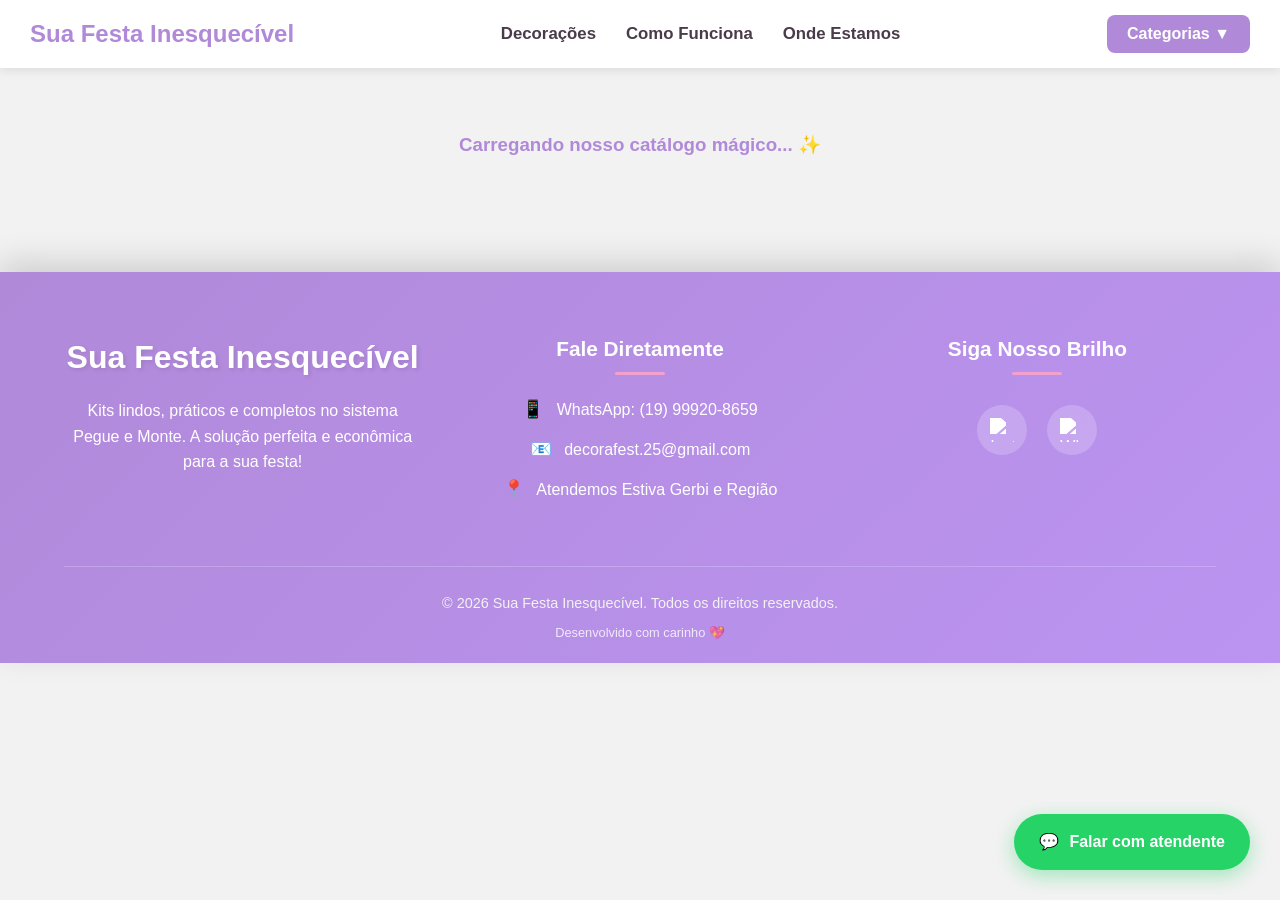
==== commit 6d652799: "att painel add painel login and json decoration" ====
--- a/index.html
+++ b/index.html
@@ -5,7 +5,23 @@
     <meta name="viewport" content="width=device-width, initial-scale=1.0">
     <title>Catálogo de Decorações</title>
     <link rel="stylesheet" type="text/css" href="style.css">
-</head>
+    
+    <script src="https://identity.netlify.com/v1/netlify-identity-widget.js"></script>
+
+    <script>
+        !function(f,b,e,v,n,t,s)
+        {if(f.fbq)return;n=f.fbq=function(){n.callMethod?
+        n.callMethod.apply(n,arguments):n.queue.push(arguments)};
+        if(!f._fbq)f._fbq=n;n.push=n;n.loaded=!0;n.version='2.0';
+        n.queue=[];t=b.createElement(e);t.async=!0;
+        t.src=v;s=b.getElementsByTagName(e)[0];
+        s.parentNode.insertBefore(t,s)}(window, document,'script',
+        'https://connect.facebook.net/en_US/fbevents.js');
+        fbq('init', '1974459629775944');
+        fbq('track', 'PageView');
+    </script>
+    <noscript><img height="1" width="1" style="display:none" src="https://www.facebook.com/tr?id=1974459629775944&ev=PageView&noscript=1"/></noscript>
+    </head>
 <body>
     <header class="navbar">
         <div class="logo-area">
@@ -19,555 +35,211 @@
         <nav class="main-nav">
             <ul class="main-menu-lista">
                 <li><a href="index.html">Decorações</a></li>
-                <li><a href="about.html">Como Funciona</a></li>
-                <li><a href="contact.html">Onde Estamos</a></li>
+                <li><a href="sobre.html">Como Funciona</a></li>
+                <li><a href="contato.html">Onde Estamos</a></li>
             </ul>
         </nav>
 
         <div class="menu-container">
             <button class="menu-toggler-btn" id="menuToggler">Categorias ▼</button>
             <nav class="menu-dropdown-content" id="menuDropdown">
-                <ul class="menu-lista">
-                    <li><a href="index.html#dec1">Jardim Encantado</a></li>
-                    <li><a href="index.html#dec2">Frozen</a></li>
-                    <li><a href="index.html#dec3">Bobbie Goods</a></li>
-                    <li><a href="index.html#dec4">Dinossauro</a></li>
-                    <li><a href="index.html#dec5">Minecraft</a></li>
-                    <li><a href="index.html#dec6">Casa da Gabby</a></li>
-                    <li><a href="index.html#dec7">Astronauta</a></li>
-                    <li><a href="index.html#dec8">Roblox</a></li>
-                    <li><a href="index.html#dec9">Arraial</a></li>
-                    <li><a href="index.html#dec10">Hot Wheels</a></li>
-                    <li><a href="index.html#dec11">Stitch</a></li>
-                    <li><a href="index.html#dec12">Minnie</a></li>
-                    <li><a href="index.html#dec13">Safári</a></li>
-                    <li><a href="index.html#dec14">Chá Revelação (Mod. 2)</a></li>
-                    <li><a href="index.html#dec15">Chá Revelação (Mod. 1)</a></li>
-                    <li><a href="index.html#dec16">Boteco</a></li>
-                    <li><a href="index.html#dec17">Homem-Aranha</a></li>
-                    <li><a href="index.html#dec18">Patrulha Canina</a></li>
-                    <li><a href="index.html#dec19">Neon</a></li>
-                    <li><a href="index.html#dec20">Gamer</a></li>
-                    <li><a href="index.html#dec21">Super Mario</a></li>
-                    <li><a href="index.html#dec22">Sonic</a></li>
-                    <li><a href="index.html#dec23">Futebol</a></li>
-                    <li><a href="index.html#dec24">Galinha Pintadinha</a></li>
-                    <li><a href="index.html#dec25">Bolofofos</a></li>
-                    <li><a href="index.html#dec26">Lilo e Stitch</a></li>
-                    <li><a href="index.html#dec27">Pool Party</a></li>
-                    <li><a href="index.html#dec28">Tardezinha</a></li>
+                <ul class="menu-lista" id="menuCategoriasDinamico">
+                    <li style="padding: 10px;">Carregando temas...</li>
                 </ul>
             </nav>
         </div>
     </header>
 
     <main class="main-content">
-        <div class="decorations-grid" id="catalogo">
-
-            <div class="decoracao-card" id="dec1">
-                <h3 class="decoracao-title">Jardim Encantado</h3>
-                <div class="carousel-container">
-                    <button class="carousel-btn btn-prev">❮</button>
-                    <button class="carousel-btn btn-next">❯</button>
-                    <div class="carousel-track">
-                        <div class="carousel-slide"><div class="img-wrapper"><span class="style-label label-basico">Básico</span><img src="imagem/jardimB.heic"></div><div class="info-container"><p class="price-tag">R$ 99</p><a href="#" class="whatsapp-btn" data-message="Olá! Gostaria da Decoração Jardim Encantado - Básico (R$99)" target="_blank"><span>📱</span> Quero esse</a></div></div>
-                        <div class="carousel-slide"><div class="img-wrapper"><span class="style-label label-standard">Standard</span><img src="imagem/jardimS.heic"></div><div class="info-container"><p class="price-tag">R$ 129</p><a href="#" class="whatsapp-btn" data-message="Olá! Gostaria da Decoração Jardim Encantado - Standard (R$129)" target="_blank"><span>📱</span> Quero esse</a></div></div>
-                        <div class="carousel-slide"><div class="img-wrapper"><span class="style-label label-premium">Premium</span><img src="imagem/jardimP.heic"></div><div class="info-container"><p class="price-tag">R$ 149</p><a href="#" class="whatsapp-btn" data-message="Olá! Gostaria da Decoração Jardim Encantado - Premium (R$149)" target="_blank"><span>📱</span> Quero esse</a></div></div>
+        <div class="decorations-grid" id="catalogoDinamico">
+            <h3 style="grid-column: 1/-1; text-align: center; color: var(--cor-roxo-medio); margin-top: 50px;">
+                Carregando nosso catálogo mágico... ✨
+            </h3>
+        </div>
+
+        <a href="#" class="floating-btn" id="floatingWhatsapp" data-message="Olá! Gostaria de falar com um atendente para tirar algumas dúvidas.">
+            <span>💬</span> Falar com atendente
+        </a>
+
+        <div id="imageModal" class="modal">
+            <span class="close-modal">&times;</span>
+            <img class="modal-content" id="expandedImg">
+        </div>
+    </main>
+
+    <footer class="site-footer" id="contato">
+        <div class="footer-container">
+            <div class="footer-content">
+                <div class="footer-secao sobre">
+                    <h2 class="footer-logo">Sua Festa Inesquecível</h2>
+                    <p>Kits lindos, práticos e completos no sistema Pegue e Monte. A solução perfeita e econômica para a sua festa!</p>
+                </div>
+                <div class="footer-secao contatos">
+                    <h3>Fale Diretamente</h3>
+                    <p><span>📱</span> WhatsApp: (19) 99920-8659</p>
+                    <p><span>📧</span> decorafest.25@gmail.com</p>
+                    <p><span>📍</span> Atendemos Estiva Gerbi e Região</p>
+                </div>
+                <div class="footer-secao redes-sociais">
+                    <h3>Siga Nosso Brilho</h3>
+                    <div class="social-icons">
+                        <a href="https://www.instagram.com/_.decorafest/?hl=pt-br" target="_blank" class="icon-instagram" title="Instagram">
+                        <img src="https://cdn-icons-png.flaticon.com/512/174/174855.png" alt="Instagram">
+                        </a>
+                        <a href="https://wa.me/5519999208659?text=Olá!%20Estava%20vendo%20o%20catálogo%20e%20gostaria%20de%20tirar%20umas%20dúvidas." target="_blank" class="icon-whatsapp" title="WhatsApp">
+                        <img src="https://cdn-icons-png.flaticon.com/512/733/733585.png" alt="WhatsApp">
+                    </a>
                     </div>
                 </div>
             </div>
-
-            <div class="decoracao-card" id="dec2">
-                <h3 class="decoracao-title">Frozen</h3>
-                <div class="carousel-container">
-                    <button class="carousel-btn btn-prev">❮</button>
-                    <button class="carousel-btn btn-next">❯</button>
-                    <div class="carousel-track">
-                        <div class="carousel-slide"><div class="img-wrapper"><span class="style-label label-basico">Básico</span><img src="imagem/frozenB.jpg"></div><div class="info-container"><p class="price-tag">R$ 99</p><a href="#" class="whatsapp-btn" data-message="Olá! Gostaria da Decoração Frozen - Básico (R$99)" target="_blank"><span>📱</span> Quero esse</a></div></div>
-                        <div class="carousel-slide"><div class="img-wrapper"><span class="style-label label-standard">Standard</span><img src="imagem/frozenS.jpg"></div><div class="info-container"><p class="price-tag">R$ 129</p><a href="#" class="whatsapp-btn" data-message="Olá! Gostaria da Decoração Frozen - Standard (R$129)" target="_blank"><span>📱</span> Quero esse</a></div></div>
-                        <div class="carousel-slide"><div class="img-wrapper"><span class="style-label label-premium">Premium</span><img src="imagem/frozenP.jpg"></div><div class="info-container"><p class="price-tag">R$ 149</p><a href="#" class="whatsapp-btn" data-message="Olá! Gostaria da Decoração Frozen - Premium (R$149)" target="_blank"><span>📱</span> Quero esse</a></div></div>
-                    </div>
-                </div>
+            <div class="footer-bottom">
+                <p>&copy; 2026 Sua Festa Inesquecível. Todos os direitos reservados.</p>
+                <p class="desenvolvido">Desenvolvido com carinho 💖</p>
             </div>
-
-            <div class="decoracao-card" id="dec3">
-                <h3 class="decoracao-title">Bobbie Goods</h3>
-                <div class="carousel-container">
-                    <button class="carousel-btn btn-prev">❮</button>
-                    <button class="carousel-btn btn-next">❯</button>
-                    <div class="carousel-track">
-                        <div class="carousel-slide"><div class="img-wrapper"><span class="style-label label-basico">Básico</span><img src="imagem/bobbieB.heic"></div><div class="info-container"><p class="price-tag">R$ 99</p><a href="#" class="whatsapp-btn" data-message="Olá! Gostaria da Decoração Bobbie Goods - Básico (R$99)" target="_blank"><span>📱</span> Quero esse</a></div></div>
-                        <div class="carousel-slide"><div class="img-wrapper"><span class="style-label label-standard">Standard</span><img src="imagem/bobbieS.heic"></div><div class="info-container"><p class="price-tag">R$ 129</p><a href="#" class="whatsapp-btn" data-message="Olá! Gostaria da Decoração Bobbie Goods - Standard (R$129)" target="_blank"><span>📱</span> Quero esse</a></div></div>
-                        <div class="carousel-slide"><div class="img-wrapper"><span class="style-label label-premium">Premium</span><img src="imagem/bobbieP.heic"></div><div class="info-container"><p class="price-tag">R$ 149</p><a href="#" class="whatsapp-btn" data-message="Olá! Gostaria da Decoração Bobbie Goods - Premium (R$149)" target="_blank"><span>📱</span> Quero esse</a></div></div>
-                    </div>
-                </div>
-            </div>
-
-            <div class="decoracao-card" id="dec4">
-                <h3 class="decoracao-title">Dinossauro</h3>
-                <div class="carousel-container">
-                    <button class="carousel-btn btn-prev">❮</button>
-                    <button class="carousel-btn btn-next">❯</button>
-                    <div class="carousel-track">
-                        <div class="carousel-slide"><div class="img-wrapper"><span class="style-label label-basico">Básico</span><img src="imagem/dinoB.jpg"></div><div class="info-container"><p class="price-tag">R$ 99</p><a href="#" class="whatsapp-btn" data-message="Olá! Gostaria da Decoração Dinossauro - Básico (R$99)" target="_blank"><span>📱</span> Quero esse</a></div></div>
-                        <div class="carousel-slide"><div class="img-wrapper"><span class="style-label label-standard">Standard</span><img src="imagem/dinoS.jpg"></div><div class="info-container"><p class="price-tag">R$ 129</p><a href="#" class="whatsapp-btn" data-message="Olá! Gostaria da Decoração Dinossauro - Standard (R$129)" target="_blank"><span>📱</span> Quero esse</a></div></div>
-                        <div class="carousel-slide"><div class="img-wrapper"><span class="style-label label-premium">Premium</span><img src="imagem/dinoP.jpg"></div><div class="info-container"><p class="price-tag">R$ 149</p><a href="#" class="whatsapp-btn" data-message="Olá! Gostaria da Decoração Dinossauro - Premium (R$149)" target="_blank"><span>📱</span> Quero esse</a></div></div>
-                    </div>
-                </div>
-            </div>
-
-            <div class="decoracao-card rank-1" id="dec5">
-                <h3 class="decoracao-title">Minecraft</h3>
-                <div class="carousel-container">
-                    <button class="carousel-btn btn-prev">❮</button>
-                    <button class="carousel-btn btn-next">❯</button>
-                    <div class="carousel-track">
-                        <div class="carousel-slide"><div class="img-wrapper"><span class="style-label label-basico">Básico</span><img src="imagem/minecraftB.jpg"></div><div class="info-container"><p class="price-tag">R$ 99</p><a href="#" class="whatsapp-btn" data-message="Olá! Gostaria da Decoração Minecraft - Básico (R$99)" target="_blank"><span>📱</span> Quero esse</a></div></div>
-                        <div class="carousel-slide"><div class="img-wrapper"><span class="style-label label-standard">Standard</span><img src="imagem/minecraftS.jpg"></div><div class="info-container"><p class="price-tag">R$ 129</p><a href="#" class="whatsapp-btn" data-message="Olá! Gostaria da Decoração Minecraft - Standard (R$129)" target="_blank"><span>📱</span> Quero esse</a></div></div>
-                        <div class="carousel-slide"><div class="img-wrapper"><span class="style-label label-premium">Premium</span><img src="imagem/minecraftP.jpg"></div><div class="info-container"><p class="price-tag">R$ 149</p><a href="#" class="whatsapp-btn" data-message="Olá! Gostaria da Decoração Minecraft - Premium (R$149)" target="_blank"><span>📱</span> Quero esse</a></div></div>
-                    </div>
-                </div>
-            </div>
-
-            <div class="decoracao-card" id="dec6">
-                <h3 class="decoracao-title">Casa da Gabby</h3>
-                <div class="carousel-container">
-                    <button class="carousel-btn btn-prev">❮</button>
-                    <button class="carousel-btn btn-next">❯</button>
-                    <div class="carousel-track">
-                        <div class="carousel-slide"><div class="img-wrapper"><span class="style-label label-basico">Básico</span><img src="imagem/gabbyB.jpg"></div><div class="info-container"><p class="price-tag">R$ 99</p><a href="#" class="whatsapp-btn" data-message="Olá! Gostaria da Decoração Casa da Gabby - Básico (R$99)" target="_blank"><span>📱</span> Quero esse</a></div></div>
-                        <div class="carousel-slide"><div class="img-wrapper"><span class="style-label label-standard">Standard</span><img src="imagem/gabbyS.jpg"></div><div class="info-container"><p class="price-tag">R$ 129</p><a href="#" class="whatsapp-btn" data-message="Olá! Gostaria da Decoração Casa da Gabby - Standard (R$129)" target="_blank"><span>📱</span> Quero esse</a></div></div>
-                        <div class="carousel-slide"><div class="img-wrapper"><span class="style-label label-premium">Premium</span><img src="imagem/gabbyP.jpg"></div><div class="info-container"><p class="price-tag">R$ 149</p><a href="#" class="whatsapp-btn" data-message="Olá! Gostaria da Decoração Casa da Gabby - Premium (R$149)" target="_blank"><span>📱</span> Quero esse</a></div></div>
-                    </div>
-                </div>
-            </div>
-
-            <div class="decoracao-card" id="dec7">
-                <h3 class="decoracao-title">Astronauta</h3>
-                <div class="carousel-container">
-                    <button class="carousel-btn btn-prev">❮</button>
-                    <button class="carousel-btn btn-next">❯</button>
-                    <div class="carousel-track">
-                        <div class="carousel-slide"><div class="img-wrapper"><span class="style-label label-basico">Básico</span><img src="imagem/astronautaB.jpg"></div><div class="info-container"><p class="price-tag">R$ 99</p><a href="#" class="whatsapp-btn" data-message="Olá! Gostaria da Decoração Astronauta - Básico (R$99)" target="_blank"><span>📱</span> Quero esse</a></div></div>
-                        <div class="carousel-slide"><div class="img-wrapper"><span class="style-label label-standard">Standard</span><img src="imagem/astronautaS.jpg"></div><div class="info-container"><p class="price-tag">R$ 129</p><a href="#" class="whatsapp-btn" data-message="Olá! Gostaria da Decoração Astronauta - Standard (R$129)" target="_blank"><span>📱</span> Quero esse</a></div></div>
-                        <div class="carousel-slide"><div class="img-wrapper"><span class="style-label label-premium">Premium</span><img src="imagem/astronautaP.jpg"></div><div class="info-container"><p class="price-tag">R$ 149</p><a href="#" class="whatsapp-btn" data-message="Olá! Gostaria da Decoração Astronauta - Premium (R$149)" target="_blank"><span>📱</span> Quero esse</a></div></div>
-                    </div>
-                </div>
-            </div>
-
-            <div class="decoracao-card rank-1" id="dec8">
-                <h3 class="decoracao-title">Roblox</h3>
-                <div class="carousel-container">
-                    <button class="carousel-btn btn-prev">❮</button>
-                    <button class="carousel-btn btn-next">❯</button>
-                    <div class="carousel-track">
-                        <div class="carousel-slide"><div class="img-wrapper"><span class="style-label label-basico">Básico</span><img src="imagem/robloxB.jpg"></div><div class="info-container"><p class="price-tag">R$ 99</p><a href="#" class="whatsapp-btn" data-message="Olá! Gostaria da Decoração Roblox - Básico (R$99)" target="_blank"><span>📱</span> Quero esse</a></div></div>
-                        <div class="carousel-slide"><div class="img-wrapper"><span class="style-label label-standard">Standard</span><img src="imagem/robloxS.jpg"></div><div class="info-container"><p class="price-tag">R$ 129</p><a href="#" class="whatsapp-btn" data-message="Olá! Gostaria da Decoração Roblox - Standard (R$129)" target="_blank"><span>📱</span> Quero esse</a></div></div>
-                        <div class="carousel-slide"><div class="img-wrapper"><span class="style-label label-premium">Premium</span><img src="imagem/robloxP.jpg"></div><div class="info-container"><p class="price-tag">R$ 149</p><a href="#" class="whatsapp-btn" data-message="Olá! Gostaria da Decoração Roblox - Premium (R$149)" target="_blank"><span>📱</span> Quero esse</a></div></div>
-                    </div>
-                </div>
-            </div>
-
-            <div class="decoracao-card" id="dec9">
-                <h3 class="decoracao-title">Arraial</h3>
-                <div class="carousel-container">
-                    <button class="carousel-btn btn-prev">❮</button>
-                    <button class="carousel-btn btn-next">❯</button>
-                    <div class="carousel-track">
-                        <div class="carousel-slide"><div class="img-wrapper"><span class="style-label label-basico">Básico</span><img src="imagem/arraiaB.jpg"></div><div class="info-container"><p class="price-tag">R$ 99</p><a href="#" class="whatsapp-btn" data-message="Olá! Gostaria da Decoração Arraial - Básico (R$99)" target="_blank"><span>📱</span> Quero esse</a></div></div>
-                        <div class="carousel-slide"><div class="img-wrapper"><span class="style-label label-standard">Standard</span><img src="imagem/arraiaS.jpg"></div><div class="info-container"><p class="price-tag">R$ 129</p><a href="#" class="whatsapp-btn" data-message="Olá! Gostaria da Decoração Arraial - Standard (R$129)" target="_blank"><span>📱</span> Quero esse</a></div></div>
-                        <div class="carousel-slide"><div class="img-wrapper"><span class="style-label label-premium">Premium</span><img src="imagem/arraiaP.jpg"></div><div class="info-container"><p class="price-tag">R$ 149</p><a href="#" class="whatsapp-btn" data-message="Olá! Gostaria da Decoração Arraial - Premium (R$149)" target="_blank"><span>📱</span> Quero esse</a></div></div>
-                    </div>
-                </div>
-            </div>
-
-            <div class="decoracao-card rank-1" id="dec10">
-                <h3 class="decoracao-title">Hot Wheels</h3>
-                <div class="carousel-container">
-                    <button class="carousel-btn btn-prev">❮</button>
-                    <button class="carousel-btn btn-next">❯</button>
-                    <div class="carousel-track">
-                        <div class="carousel-slide"><div class="img-wrapper"><span class="style-label label-basico">Básico</span><img src="imagem/hotwheelsB.jpg"></div><div class="info-container"><p class="price-tag">R$ 99</p><a href="#" class="whatsapp-btn" data-message="Olá! Gostaria da Decoração Hot Wheels - Básico (R$99)" target="_blank"><span>📱</span> Quero esse</a></div></div>
-                        <div class="carousel-slide"><div class="img-wrapper"><span class="style-label label-standard">Standard</span><img src="imagem/hotwheelsS.jpg"></div><div class="info-container"><p class="price-tag">R$ 129</p><a href="#" class="whatsapp-btn" data-message="Olá! Gostaria da Decoração Hot Wheels - Standard (R$129)" target="_blank"><span>📱</span> Quero esse</a></div></div>
-                        <div class="carousel-slide"><div class="img-wrapper"><span class="style-label label-premium">Premium</span><img src="imagem/hotwheelsP.jpg"></div><div class="info-container"><p class="price-tag">R$ 149</p><a href="#" class="whatsapp-btn" data-message="Olá! Gostaria da Decoração Hot Wheels - Premium (R$149)" target="_blank"><span>📱</span> Quero esse</a></div></div>
-                    </div>
-                </div>
-            </div>
-
-            <div class="decoracao-card rank-1" id="dec11">
-                <h3 class="decoracao-title">Stitch</h3>
-                <div class="carousel-container">
-                    <button class="carousel-btn btn-prev">❮</button>
-                    <button class="carousel-btn btn-next">❯</button>
-                    <div class="carousel-track">
-                        <div class="carousel-slide"><div class="img-wrapper"><span class="style-label label-basico">Básico</span><img src="imagem/stitchDB.jpg"></div><div class="info-container"><p class="price-tag">R$ 99</p><a href="#" class="whatsapp-btn" data-message="Olá! Gostaria da Decoração Stitch - Básico (R$99)" target="_blank"><span>📱</span> Quero esse</a></div></div>
-                        <div class="carousel-slide"><div class="img-wrapper"><span class="style-label label-standard">Standard</span><img src="imagem/stitchDS.jpg"></div><div class="info-container"><p class="price-tag">R$ 129</p><a href="#" class="whatsapp-btn" data-message="Olá! Gostaria da Decoração Stitch - Standard (R$129)" target="_blank"><span>📱</span> Quero esse</a></div></div>
-                        <div class="carousel-slide"><div class="img-wrapper"><span class="style-label label-premium">Premium</span><img src="imagem/stitchDP.jpg"></div><div class="info-container"><p class="price-tag">R$ 149</p><a href="#" class="whatsapp-btn" data-message="Olá! Gostaria da Decoração Stitch - Premium (R$149)" target="_blank"><span>📱</span> Quero esse</a></div></div>
-                    </div>
-                </div>
-            </div>
-
-            <div class="decoracao-card" id="dec12">
-                <h3 class="decoracao-title">Minnie</h3>
-                <div class="carousel-container">
-                    <button class="carousel-btn btn-prev">❮</button>
-                    <button class="carousel-btn btn-next">❯</button>
-                    <div class="carousel-track">
-                        <div class="carousel-slide"><div class="img-wrapper"><span class="style-label label-basico">Básico</span><img src="imagem/minieB.jpg"></div><div class="info-container"><p class="price-tag">R$ 99</p><a href="#" class="whatsapp-btn" data-message="Olá! Gostaria da Decoração Minnie - Básico (R$99)" target="_blank"><span>📱</span> Quero esse</a></div></div>
-                        <div class="carousel-slide"><div class="img-wrapper"><span class="style-label label-standard">Standard</span><img src="imagem/minieS.jpg"></div><div class="info-container"><p class="price-tag">R$ 129</p><a href="#" class="whatsapp-btn" data-message="Olá! Gostaria da Decoração Minnie - Standard (R$129)" target="_blank"><span>📱</span> Quero esse</a></div></div>
-                        <div class="carousel-slide"><div class="img-wrapper"><span class="style-label label-premium">Premium</span><img src="imagem/minieP.jpg"></div><div class="info-container"><p class="price-tag">R$ 149</p><a href="#" class="whatsapp-btn" data-message="Olá! Gostaria da Decoração Minnie - Premium (R$149)" target="_blank"><span>📱</span> Quero esse</a></div></div>
-                    </div>
-                </div>
-            </div>
-
-            <div class="decoracao-card" id="dec13">
-                <h3 class="decoracao-title">Safári</h3>
-                <div class="carousel-container">
-                    <button class="carousel-btn btn-prev">❮</button>
-                    <button class="carousel-btn btn-next">❯</button>
-                    <div class="carousel-track">
-                        <div class="carousel-slide"><div class="img-wrapper"><span class="style-label label-basico">Básico</span><img src="imagem/safariB.webp"></div><div class="info-container"><p class="price-tag">R$ 99</p><a href="#" class="whatsapp-btn" data-message="Olá! Gostaria da Decoração Safári - Básico (R$99)" target="_blank"><span>📱</span> Quero esse</a></div></div>
-                        <div class="carousel-slide"><div class="img-wrapper"><span class="style-label label-standard">Standard</span><img src="imagem/safariS.webp"></div><div class="info-container"><p class="price-tag">R$ 129</p><a href="#" class="whatsapp-btn" data-message="Olá! Gostaria da Decoração Safári - Standard (R$129)" target="_blank"><span>📱</span> Quero esse</a></div></div>
-                        <div class="carousel-slide"><div class="img-wrapper"><span class="style-label label-premium">Premium</span><img src="imagem/safariP.webp"></div><div class="info-container"><p class="price-tag">R$ 149</p><a href="#" class="whatsapp-btn" data-message="Olá! Gostaria da Decoração Safári - Premium (R$149)" target="_blank"><span>📱</span> Quero esse</a></div></div>
-                    </div>
-                </div>
-            </div>
-
-            <div class="decoracao-card" id="dec14">
-                <h3 class="decoracao-title">Chá Revelação (Mod. 2)</h3>
-                <div class="carousel-container">
-                    <button class="carousel-btn btn-prev">❮</button>
-                    <button class="carousel-btn btn-next">❯</button>
-                    <div class="carousel-track">
-                        <div class="carousel-slide"><div class="img-wrapper"><span class="style-label label-basico">Básico</span><img src="imagem/cha2B.webp"></div><div class="info-container"><p class="price-tag">R$ 99</p><a href="#" class="whatsapp-btn" data-message="Olá! Gostaria da Decoração Chá Revelação (Mod. 2) - Básico (R$99)" target="_blank"><span>📱</span> Quero esse</a></div></div>
-                        <div class="carousel-slide"><div class="img-wrapper"><span class="style-label label-standard">Standard</span><img src="imagem/cha2S.webp"></div><div class="info-container"><p class="price-tag">R$ 129</p><a href="#" class="whatsapp-btn" data-message="Olá! Gostaria da Decoração Chá Revelação (Mod. 2) - Standard (R$129)" target="_blank"><span>📱</span> Quero esse</a></div></div>
-                        <div class="carousel-slide"><div class="img-wrapper"><span class="style-label label-premium">Premium</span><img src="imagem/cha2P.webp"></div><div class="info-container"><p class="price-tag">R$ 149</p><a href="#" class="whatsapp-btn" data-message="Olá! Gostaria da Decoração Chá Revelação (Mod. 2) - Premium (R$149)" target="_blank"><span>📱</span> Quero esse</a></div></div>
-                    </div>
-                </div>
-            </div>
-
-            <div class="decoracao-card" id="dec15">
-                <h3 class="decoracao-title">Chá Revelação (Mod. 1)</h3>
-                <div class="carousel-container">
-                    <button class="carousel-btn btn-prev">❮</button>
-                    <button class="carousel-btn btn-next">❯</button>
-                    <div class="carousel-track">
-                        <div class="carousel-slide"><div class="img-wrapper"><span class="style-label label-basico">Básico</span><img src="imagem/cha1B.webp"></div><div class="info-container"><p class="price-tag">R$ 99</p><a href="#" class="whatsapp-btn" data-message="Olá! Gostaria da Decoração Chá Revelação (Mod. 1) - Básico (R$99)" target="_blank"><span>📱</span> Quero esse</a></div></div>
-                        <div class="carousel-slide"><div class="img-wrapper"><span class="style-label label-standard">Standard</span><img src="imagem/cha1S.webp"></div><div class="info-container"><p class="price-tag">R$ 129</p><a href="#" class="whatsapp-btn" data-message="Olá! Gostaria da Decoração Chá Revelação (Mod. 1) - Standard (R$129)" target="_blank"><span>📱</span> Quero esse</a></div></div>
-                        <div class="carousel-slide"><div class="img-wrapper"><span class="style-label label-premium">Premium</span><img src="imagem/cha1P.webp"></div><div class="info-container"><p class="price-tag">R$ 149</p><a href="#" class="whatsapp-btn" data-message="Olá! Gostaria da Decoração Chá Revelação (Mod. 1) - Premium (R$149)" target="_blank"><span>📱</span> Quero esse</a></div></div>
-                    </div>
-                </div>
-            </div>
-
-            <div class="decoracao-card" id="dec16">
-                <h3 class="decoracao-title">Boteco</h3>
-                <div class="carousel-container">
-                    <button class="carousel-btn btn-prev">❮</button>
-                    <button class="carousel-btn btn-next">❯</button>
-                    <div class="carousel-track">
-                        <div class="carousel-slide"><div class="img-wrapper"><span class="style-label label-basico">Básico</span><img src="imagem/botecoB.webp"></div><div class="info-container"><p class="price-tag">R$ 99</p><a href="#" class="whatsapp-btn" data-message="Olá! Gostaria da Decoração Boteco - Básico (R$99)" target="_blank"><span>📱</span> Quero esse</a></div></div>
-                        <div class="carousel-slide"><div class="img-wrapper"><span class="style-label label-standard">Standard</span><img src="imagem/botecoS.webp"></div><div class="info-container"><p class="price-tag">R$ 129</p><a href="#" class="whatsapp-btn" data-message="Olá! Gostaria da Decoração Boteco - Standard (R$129)" target="_blank"><span>📱</span> Quero esse</a></div></div>
-                        <div class="carousel-slide"><div class="img-wrapper"><span class="style-label label-premium">Premium</span><img src="imagem/botecoP.webp"></div><div class="info-container"><p class="price-tag">R$ 149</p><a href="#" class="whatsapp-btn" data-message="Olá! Gostaria da Decoração Boteco - Premium (R$149)" target="_blank"><span>📱</span> Quero esse</a></div></div>
-                    </div>
-                </div>
-            </div>
-
-            <div class="decoracao-card" id="dec17">
-                <h3 class="decoracao-title">Homem-Aranha</h3>
-                <div class="carousel-container">
-                    <button class="carousel-btn btn-prev">❮</button>
-                    <button class="carousel-btn btn-next">❯</button>
-                    <div class="carousel-track">
-                        <div class="carousel-slide"><div class="img-wrapper"><span class="style-label label-basico">Básico</span><img src="imagem/aranhaB.webp"></div><div class="info-container"><p class="price-tag">R$ 99</p><a href="#" class="whatsapp-btn" data-message="Olá! Gostaria da Decoração Homem-Aranha - Básico (R$99)" target="_blank"><span>📱</span> Quero esse</a></div></div>
-                        <div class="carousel-slide"><div class="img-wrapper"><span class="style-label label-standard">Standard</span><img src="imagem/aranhaS.webp"></div><div class="info-container"><p class="price-tag">R$ 129</p><a href="#" class="whatsapp-btn" data-message="Olá! Gostaria da Decoração Homem-Aranha - Standard (R$129)" target="_blank"><span>📱</span> Quero esse</a></div></div>
-                        <div class="carousel-slide"><div class="img-wrapper"><span class="style-label label-premium">Premium</span><img src="imagem/aranhaP.webp"></div><div class="info-container"><p class="price-tag">R$ 149</p><a href="#" class="whatsapp-btn" data-message="Olá! Gostaria da Decoração Homem-Aranha - Premium (R$149)" target="_blank"><span>📱</span> Quero esse</a></div></div>
-                    </div>
-                </div>
-            </div>
-
-            <div class="decoracao-card" id="dec18">
-                <h3 class="decoracao-title">Patrulha Canina</h3>
-                <div class="carousel-container">
-                    <button class="carousel-btn btn-prev">❮</button>
-                    <button class="carousel-btn btn-next">❯</button>
-                    <div class="carousel-track">
-                        <div class="carousel-slide"><div class="img-wrapper"><span class="style-label label-basico">Básico</span><img src="imagem/patrulhaB.webp"></div><div class="info-container"><p class="price-tag">R$ 99</p><a href="#" class="whatsapp-btn" data-message="Olá! Gostaria da Decoração Patrulha Canina - Básico (R$99)" target="_blank"><span>📱</span> Quero esse</a></div></div>
-                        <div class="carousel-slide"><div class="img-wrapper"><span class="style-label label-standard">Standard</span><img src="imagem/patrulhaS.webp"></div><div class="info-container"><p class="price-tag">R$ 129</p><a href="#" class="whatsapp-btn" data-message="Olá! Gostaria da Decoração Patrulha Canina - Standard (R$129)" target="_blank"><span>📱</span> Quero esse</a></div></div>
-                        <div class="carousel-slide"><div class="img-wrapper"><span class="style-label label-premium">Premium</span><img src="imagem/patrulhaP.webp"></div><div class="info-container"><p class="price-tag">R$ 149</p><a href="#" class="whatsapp-btn" data-message="Olá! Gostaria da Decoração Patrulha Canina - Premium (R$149)" target="_blank"><span>📱</span> Quero esse</a></div></div>
-                    </div>
-                </div>
-            </div>
-
-            <div class="decoracao-card" id="dec19">
-                <h3 class="decoracao-title">Neon</h3>
-                <div class="carousel-container">
-                    <button class="carousel-btn btn-prev">❮</button>
-                    <button class="carousel-btn btn-next">❯</button>
-                    <div class="carousel-track">
-                        <div class="carousel-slide"><div class="img-wrapper"><span class="style-label label-basico">Básico</span><img src="imagem/neonB.webp"></div><div class="info-container"><p class="price-tag">R$ 99</p><a href="#" class="whatsapp-btn" data-message="Olá! Gostaria da Decoração Neon - Básico (R$99)" target="_blank"><span>📱</span> Quero esse</a></div></div>
-                        <div class="carousel-slide"><div class="img-wrapper"><span class="style-label label-standard">Standard</span><img src="imagem/neonS.webp"></div><div class="info-container"><p class="price-tag">R$ 129</p><a href="#" class="whatsapp-btn" data-message="Olá! Gostaria da Decoração Neon - Standard (R$129)" target="_blank"><span>📱</span> Quero esse</a></div></div>
-                        <div class="carousel-slide"><div class="img-wrapper"><span class="style-label label-premium">Premium</span><img src="imagem/neonP.webp"></div><div class="info-container"><p class="price-tag">R$ 149</p><a href="#" class="whatsapp-btn" data-message="Olá! Gostaria da Decoração Neon - Premium (R$149)" target="_blank"><span>📱</span> Quero esse</a></div></div>
-                    </div>
-                </div>
-            </div>
-
-            <div class="decoracao-card" id="dec20">
-                <h3 class="decoracao-title">Gamer</h3>
-                <div class="carousel-container">
-                    <button class="carousel-btn btn-prev">❮</button>
-                    <button class="carousel-btn btn-next">❯</button>
-                    <div class="carousel-track">
-                        <div class="carousel-slide"><div class="img-wrapper"><span class="style-label label-basico">Básico</span><img src="imagem/gamerB.webp"></div><div class="info-container"><p class="price-tag">R$ 99</p><a href="#" class="whatsapp-btn" data-message="Olá! Gostaria da Decoração Gamer - Básico (R$99)" target="_blank"><span>📱</span> Quero esse</a></div></div>
-                        <div class="carousel-slide"><div class="img-wrapper"><span class="style-label label-standard">Standard</span><img src="imagem/gamerS.webp"></div><div class="info-container"><p class="price-tag">R$ 129</p><a href="#" class="whatsapp-btn" data-message="Olá! Gostaria da Decoração Gamer - Standard (R$129)" target="_blank"><span>📱</span> Quero esse</a></div></div>
-                        <div class="carousel-slide"><div class="img-wrapper"><span class="style-label label-premium">Premium</span><img src="imagem/gamerP.webp"></div><div class="info-container"><p class="price-tag">R$ 149</p><a href="#" class="whatsapp-btn" data-message="Olá! Gostaria da Decoração Gamer - Premium (R$149)" target="_blank"><span>📱</span> Quero esse</a></div></div>
-                    </div>
-                </div>
-            </div>
-
-            <div class="decoracao-card" id="dec21">
-                <h3 class="decoracao-title">Super Mario</h3>
-                <div class="carousel-container">
-                    <button class="carousel-btn btn-prev">❮</button>
-                    <button class="carousel-btn btn-next">❯</button>
-                    <div class="carousel-track">
-                        <div class="carousel-slide"><div class="img-wrapper"><span class="style-label label-basico">Básico</span><img src="imagem/marioB.webp"></div><div class="info-container"><p class="price-tag">R$ 99</p><a href="#" class="whatsapp-btn" data-message="Olá! Gostaria da Decoração Super Mario - Básico (R$99)" target="_blank"><span>📱</span> Quero esse</a></div></div>
-                        <div class="carousel-slide"><div class="img-wrapper"><span class="style-label label-standard">Standard</span><img src="imagem/marioS.webp"></div><div class="info-container"><p class="price-tag">R$ 129</p><a href="#" class="whatsapp-btn" data-message="Olá! Gostaria da Decoração Super Mario - Standard (R$129)" target="_blank"><span>📱</span> Quero esse</a></div></div>
-                        <div class="carousel-slide"><div class="img-wrapper"><span class="style-label label-premium">Premium</span><img src="imagem/marioP.webp"></div><div class="info-container"><p class="price-tag">R$ 149</p><a href="#" class="whatsapp-btn" data-message="Olá! Gostaria da Decoração Super Mario - Premium (R$149)" target="_blank"><span>📱</span> Quero esse</a></div></div>
-                    </div>
-                </div>
-            </div>
-
-            <div class="decoracao-card" id="dec22">
-                <h3 class="decoracao-title">Sonic</h3>
-                <div class="carousel-container">
-                    <button class="carousel-btn btn-prev">❮</button>
-                    <button class="carousel-btn btn-next">❯</button>
-                    <div class="carousel-track">
-                        <div class="carousel-slide"><div class="img-wrapper"><span class="style-label label-basico">Básico</span><img src="imagem/sonicB.webp"></div><div class="info-container"><p class="price-tag">R$ 99</p><a href="#" class="whatsapp-btn" data-message="Olá! Gostaria da Decoração Sonic - Básico (R$99)" target="_blank"><span>📱</span> Quero esse</a></div></div>
-                        <div class="carousel-slide"><div class="img-wrapper"><span class="style-label label-standard">Standard</span><img src="imagem/sonicS.webp"></div><div class="info-container"><p class="price-tag">R$ 129</p><a href="#" class="whatsapp-btn" data-message="Olá! Gostaria da Decoração Sonic - Standard (R$129)" target="_blank"><span>📱</span> Quero esse</a></div></div>
-                        <div class="carousel-slide"><div class="img-wrapper"><span class="style-label label-premium">Premium</span><img src="imagem/sonicP.webp"></div><div class="info-container"><p class="price-tag">R$ 149</p><a href="#" class="whatsapp-btn" data-message="Olá! Gostaria da Decoração Sonic - Premium (R$149)" target="_blank"><span>📱</span> Quero esse</a></div></div>
-                    </div>
-                </div>
-            </div>
-
-            <div class="decoracao-card" id="dec23">
-                <h3 class="decoracao-title">Futebol</h3>
-                <div class="carousel-container">
-                    <button class="carousel-btn btn-prev">❮</button>
-                    <button class="carousel-btn btn-next">❯</button>
-                    <div class="carousel-track">
-                        <div class="carousel-slide"><div class="img-wrapper"><span class="style-label label-basico">Básico</span><img src="imagem/futB.webp"></div><div class="info-container"><p class="price-tag">R$ 99</p><a href="#" class="whatsapp-btn" data-message="Olá! Gostaria da Decoração Futebol - Básico (R$99)" target="_blank"><span>📱</span> Quero esse</a></div></div>
-                        <div class="carousel-slide"><div class="img-wrapper"><span class="style-label label-standard">Standard</span><img src="imagem/futS.webp"></div><div class="info-container"><p class="price-tag">R$ 129</p><a href="#" class="whatsapp-btn" data-message="Olá! Gostaria da Decoração Futebol - Standard (R$129)" target="_blank"><span>📱</span> Quero esse</a></div></div>
-                        <div class="carousel-slide"><div class="img-wrapper"><span class="style-label label-premium">Premium</span><img src="imagem/futP.webp"></div><div class="info-container"><p class="price-tag">R$ 149</p><a href="#" class="whatsapp-btn" data-message="Olá! Gostaria da Decoração Futebol - Premium (R$149)" target="_blank"><span>📱</span> Quero esse</a></div></div>
-                    </div>
-                </div>
-            </div>
-
-            <div class="decoracao-card" id="dec24">
-                <h3 class="decoracao-title">Galinha Pintadinha</h3>
-                <div class="carousel-container">
-                    <button class="carousel-btn btn-prev">❮</button>
-                    <button class="carousel-btn btn-next">❯</button>
-                    <div class="carousel-track">
-                        <div class="carousel-slide"><div class="img-wrapper"><span class="style-label label-basico">Básico</span><img src="imagem/galinhaB.webp"></div><div class="info-container"><p class="price-tag">R$ 99</p><a href="#" class="whatsapp-btn" data-message="Olá! Gostaria da Decoração Galinha Pintadinha - Básico (R$99)" target="_blank"><span>📱</span> Quero esse</a></div></div>
-                        <div class="carousel-slide"><div class="img-wrapper"><span class="style-label label-standard">Standard</span><img src="imagem/galinhaS.webp"></div><div class="info-container"><p class="price-tag">R$ 129</p><a href="#" class="whatsapp-btn" data-message="Olá! Gostaria da Decoração Galinha Pintadinha - Standard (R$129)" target="_blank"><span>📱</span> Quero esse</a></div></div>
-                        <div class="carousel-slide"><div class="img-wrapper"><span class="style-label label-premium">Premium</span><img src="imagem/galinhaP.webp"></div><div class="info-container"><p class="price-tag">R$ 149</p><a href="#" class="whatsapp-btn" data-message="Olá! Gostaria da Decoração Galinha Pintadinha - Premium (R$149)" target="_blank"><span>📱</span> Quero esse</a></div></div>
-                    </div>
-                </div>
-            </div>
-
-            <div class="decoracao-card" id="dec25">
-                <h3 class="decoracao-title">Bolofofos</h3>
-                <div class="carousel-container">
-                    <button class="carousel-btn btn-prev">❮</button>
-                    <button class="carousel-btn btn-next">❯</button>
-                    <div class="carousel-track">
-                        <div class="carousel-slide"><div class="img-wrapper"><span class="style-label label-basico">Básico</span><img src="imagem/boloB.webp"></div><div class="info-container"><p class="price-tag">R$ 99</p><a href="#" class="whatsapp-btn" data-message="Olá! Gostaria da Decoração Bolofofos - Básico (R$99)" target="_blank"><span>📱</span> Quero esse</a></div></div>
-                        <div class="carousel-slide"><div class="img-wrapper"><span class="style-label label-standard">Standard</span><img src="imagem/BoloS.webp"></div><div class="info-container"><p class="price-tag">R$ 129</p><a href="#" class="whatsapp-btn" data-message="Olá! Gostaria da Decoração Bolofofos - Standard (R$129)" target="_blank"><span>📱</span> Quero esse</a></div></div>
-                        <div class="carousel-slide"><div class="img-wrapper"><span class="style-label label-premium">Premium</span><img src="imagem/boloP.webp"></div><div class="info-container"><p class="price-tag">R$ 149</p><a href="#" class="whatsapp-btn" data-message="Olá! Gostaria da Decoração Bolofofos - Premium (R$149)" target="_blank"><span>📱</span> Quero esse</a></div></div>
-                    </div>
-                </div>
-            </div>
-
-            <div class="decoracao-card" id="dec26">
-                <h3 class="decoracao-title">Lilo e Stitch</h3>
-                <div class="carousel-container">
-                    <button class="carousel-btn btn-prev">❮</button>
-                    <button class="carousel-btn btn-next">❯</button>
-                    <div class="carousel-track">
-                        <div class="carousel-slide"><div class="img-wrapper"><span class="style-label label-basico">Básico</span><img src="imagem/liloB.webp"></div><div class="info-container"><p class="price-tag">R$ 99</p><a href="#" class="whatsapp-btn" data-message="Olá! Gostaria da Decoração Lilo e Stitch - Básico (R$99)" target="_blank"><span>📱</span> Quero esse</a></div></div>
-                        <div class="carousel-slide"><div class="img-wrapper"><span class="style-label label-standard">Standard</span><img src="imagem/liloS.webp"></div><div class="info-container"><p class="price-tag">R$ 129</p><a href="#" class="whatsapp-btn" data-message="Olá! Gostaria da Decoração Lilo e Stitch - Standard (R$129)" target="_blank"><span>📱</span> Quero esse</a></div></div>
-                        <div class="carousel-slide"><div class="img-wrapper"><span class="style-label label-premium">Premium</span><img src="imagem/liloP.webp"></div><div class="info-container"><p class="price-tag">R$ 149</p><a href="#" class="whatsapp-btn" data-message="Olá! Gostaria da Decoração Lilo e Stitch - Premium (R$149)" target="_blank"><span>📱</span> Quero esse</a></div></div>
-                    </div>
-                </div>
-            </div>
-
-            <div class="decoracao-card" id="dec27">
-                <h3 class="decoracao-title">Pool Party</h3>
-                <div class="carousel-container">
-                    <button class="carousel-btn btn-prev">❮</button>
-                    <button class="carousel-btn btn-next">❯</button>
-                    <div class="carousel-track">
-                        <div class="carousel-slide"><div class="img-wrapper"><span class="style-label label-basico">Básico</span><img src="imagem/poolB.webp"></div><div class="info-container"><p class="price-tag">R$ 99</p><a href="#" class="whatsapp-btn" data-message="Olá! Gostaria da Decoração Pool Party - Básico (R$99)" target="_blank"><span>📱</span> Quero esse</a></div></div>
-                        <div class="carousel-slide"><div class="img-wrapper"><span class="style-label label-standard">Standard</span><img src="imagem/poolS.webp"></div><div class="info-container"><p class="price-tag">R$ 129</p><a href="#" class="whatsapp-btn" data-message="Olá! Gostaria da Decoração Pool Party - Standard (R$129)" target="_blank"><span>📱</span> Quero esse</a></div></div>
-                        <div class="carousel-slide"><div class="img-wrapper"><span class="style-label label-premium">Premium</span><img src="imagem/poolP.webp"></div><div class="info-container"><p class="price-tag">R$ 149</p><a href="#" class="whatsapp-btn" data-message="Olá! Gostaria da Decoração Pool Party - Premium (R$149)" target="_blank"><span>📱</span> Quero esse</a></div></div>
-                    </div>
-                </div>
-            </div>
-
-            <div class="decoracao-card" id="dec28">
-                <h3 class="decoracao-title">Tardezinha</h3>
-                <div class="carousel-container">
-                    <button class="carousel-btn btn-prev">❮</button>
-                    <button class="carousel-btn btn-next">❯</button>
-                    <div class="carousel-track">
-                        <div class="carousel-slide"><div class="img-wrapper"><span class="style-label label-basico">Básico</span><img src="imagem/tardeB.webp"></div><div class="info-container"><p class="price-tag">R$ 99</p><a href="#" class="whatsapp-btn" data-message="Olá! Gostaria da Decoração Tardezinha - Básico (R$99)" target="_blank"><span>📱</span> Quero esse</a></div></div>
-                        <div class="carousel-slide"><div class="img-wrapper"><span class="style-label label-standard">Standard</span><img src="imagem/tardeS.webp"></div><div class="info-container"><p class="price-tag">R$ 129</p><a href="#" class="whatsapp-btn" data-message="Olá! Gostaria da Decoração Tardezinha - Standard (R$129)" target="_blank"><span>📱</span> Quero esse</a></div></div>
-                        <div class="carousel-slide"><div class="img-wrapper"><span class="style-label label-premium">Premium</span><img src="imagem/tardeP.webp"></div><div class="info-container"><p class="price-tag">R$ 149</p><a href="#" class="whatsapp-btn" data-message="Olá! Gostaria da Decoração Tardezinha - Premium (R$149)" target="_blank"><span>📱</span> Quero esse</a></div></div>
-                    </div>
-                </div>
-            </div>
-
-        </div>
-        <a href="#" class="floating-btn" id="floatingWhatsapp" data-message="Olá! Gostaria de falar com um atendente para tirar algumas dúvidas.">
-        <span>💬</span> Falar com atendente
-    </a>
-    <div id="imageModal" class="modal">
-        <span class="close-modal">&times;</span>
-        <img class="modal-content" id="expandedImg">
-    </div>
-    </main>
-    <footer class="site-footer" id="contato">
-            <div class="footer-container">
-                
-                <div class="footer-content">
-                    <div class="footer-secao sobre">
-                        <h2 class="footer-logo">Sua Festa Inesquecível</h2>
-                        <p>Kits lindos, práticos e completos no sistema Pegue e Monte. A solução perfeita e econômica para a sua festa!</p>
-                </div>
-                    
-                    <div class="footer-secao contatos">
-                        <h3>Fale Diretamente</h3>
-                        <p><span>📱</span> WhatsApp: (19) 99920-8659</p>
-                        <p><span>📧</span> decorafest.25@gmail.com</p>
-                        <p><span>📍</span> Atendemos Estiva Gerbi e Região</p>
-                    </div>
-
-                    <div class="footer-secao redes-sociais">
-                        <h3>Siga Nosso Brilho</h3>
-                        <div class="social-icons">
-                            <a href="https://www.instagram.com/_.decorafest/?hl=pt-br" target="_blank" class="icon-instagram" title="Instagram">
-                            <img src="https://cdn-icons-png.flaticon.com/512/174/174855.png" alt="Instagram">
-                            </a>
-                            <a href="https://wa.me/5519999208659?text=Olá!%20Estava%20vendo%20o%20catálogo%20e%20gostaria%20de%20tirar%20umas%20dúvidas." target="_blank" class="icon-whatsapp" title="WhatsApp">
-                            <img src="https://cdn-icons-png.flaticon.com/512/733/733585.png" alt="WhatsApp">
-                        </a>
-                        </div>
-                    </div>
-                </div>
-
-                <div class="footer-bottom">
-                    <p>&copy; 2026 Sua Festa Inesquecível. Todos os direitos reservados.</p>
-                    <p class="desenvolvido">Desenvolvido com carinho 💖</p>
-                </div>
-                
-            </div>
-        </footer>
+        </div>
+    </footer>
+
     <script>
-        // CONFIGURAÇÃO DE WHATSAPP
-
-        
         const MEU_NUMERO = "5519999208659"; 
-        // Código para o botão flutuante usar o mesmo número
+
+        // 1. Configura botão flutuante
         const btnFlutuante = document.getElementById('floatingWhatsapp');
         if(btnFlutuante) {
             const msgFlutuante = btnFlutuante.getAttribute('data-message');
             btnFlutuante.href = `https://wa.me/${MEU_NUMERO}?text=${encodeURIComponent(msgFlutuante)}`;
         }
-        // ==========================================
-
-        // Script para adicionar o número e a mensagem nos botões
-        const whatsappBtns = document.querySelectorAll('.whatsapp-btn');
-        whatsappBtns.forEach(btn => {
-            const mensagem = btn.getAttribute('data-message');
-            btn.href = `https://wa.me/${MEU_NUMERO}?text=${encodeURIComponent(mensagem)}`;
-        });
-
-        // Script do Menu
+
+        // 2. Configura Menu Dropdown
         const togglerBtn = document.getElementById('menuToggler');
         const menuDropdown = document.getElementById('menuDropdown');
-        const menuLinks = document.querySelectorAll('.menu-lista a');
-
+        
         togglerBtn.addEventListener('click', (e) => {
             e.stopPropagation();
             menuDropdown.classList.toggle('show');
         });
-
         document.addEventListener('click', (e) => {
-            if (!menuToggler.contains(e.target) && !menuDropdown.contains(e.target)) {
+            if (!togglerBtn.contains(e.target) && !menuDropdown.contains(e.target)) {
                 menuDropdown.classList.remove('show');
             }
         });
 
-        menuLinks.forEach(link => {
-            link.addEventListener('click', () => {
-                menuDropdown.classList.remove('show');
+        // ==========================================
+        // 3. MOTOR QUE GERA OS CARTÕES AUTOMATICAMENTE
+        // ==========================================
+        fetch('dados/decoracoes.json')
+            .then(res => res.json())
+            .then(data => {
+                const itens = data.itens || [];
+                const grid = document.getElementById('catalogoDinamico');
+                const menu = document.getElementById('menuCategoriasDinamico');
+
+                if(itens.length === 0) {
+                    grid.innerHTML = '<h3 style="grid-column: 1/-1; text-align: center; color: var(--cor-roxo-medio); margin-top: 50px;">Ainda não há decorações. Acesse /admin para cadastrar!</h3>';
+                    menu.innerHTML = '<li><a href="#">Sem categorias</a></li>';
+                    return;
+                }
+
+                let gridHTML = '';
+                let menuHTML = '';
+
+                // Monta o HTML de cada item cadastrado no painel
+                itens.forEach((item, index) => {
+                    const idCard = `dec${index + 1}`;
+                    const classeRank = item.rank ? `rank-${item.rank}` : '';
+
+                    // Adiciona no Menu
+                    menuHTML += `<li><a href="#${idCard}">${item.titulo}</a></li>`;
+
+                    // Adiciona o Cartão
+                    gridHTML += `
+                    <div class="decoracao-card ${classeRank}" id="${idCard}">
+                        <h3 class="decoracao-title">${item.titulo}</h3>
+                        <div class="carousel-container">
+                            <button class="carousel-btn btn-prev">❮</button>
+                            <button class="carousel-btn btn-next">❯</button>
+                            <div class="carousel-track">
+                                <div class="carousel-slide">
+                                    <div class="img-wrapper"><span class="style-label label-basico">Básico</span><img src="${item.imgB}"></div>
+                                    <div class="info-container"><p class="price-tag">R$ ${item.precoB}</p><a href="https://wa.me/${MEU_NUMERO}?text=${encodeURIComponent(`Olá! Gostaria da Decoração ${item.titulo} - Básico (R$${item.precoB})`)}" class="whatsapp-btn" target="_blank"><span>📱</span> Quero esse</a></div>
+                                </div>
+                                <div class="carousel-slide">
+                                    <div class="img-wrapper"><span class="style-label label-standard">Standard</span><img src="${item.imgS}"></div>
+                                    <div class="info-container"><p class="price-tag">R$ ${item.precoS}</p><a href="https://wa.me/${MEU_NUMERO}?text=${encodeURIComponent(`Olá! Gostaria da Decoração ${item.titulo} - Standard (R$${item.precoS})`)}" class="whatsapp-btn" target="_blank"><span>📱</span> Quero esse</a></div>
+                                </div>
+                                <div class="carousel-slide">
+                                    <div class="img-wrapper"><span class="style-label label-premium">Premium</span><img src="${item.imgP}"></div>
+                                    <div class="info-container"><p class="price-tag">R$ ${item.precoP}</p><a href="https://wa.me/${MEU_NUMERO}?text=${encodeURIComponent(`Olá! Gostaria da Decoração ${item.titulo} - Premium (R$${item.precoP})`)}" class="whatsapp-btn" target="_blank"><span>📱</span> Quero esse</a></div>
+                                </div>
+                            </div>
+                        </div>
+                    </div>`;
+                });
+
+                grid.innerHTML = gridHTML;
+                menu.innerHTML = menuHTML;
+
+                // Ativa os Carrosséis e o Menu que acabaram de nascer
+                iniciarCarrosseis();
+                iniciarLightbox();
+                
+                const menuLinks = document.querySelectorAll('.menu-lista a');
+                menuLinks.forEach(link => {
+                    link.addEventListener('click', () => menuDropdown.classList.remove('show'));
+                });
+            })
+            .catch(err => console.log('Erro ao ler decorações:', err));
+
+        // ==========================================
+        // 4. FUNÇÕES DE FUNCIONAMENTO
+        // ==========================================
+        function iniciarCarrosseis() {
+            const carousels = document.querySelectorAll('.decoracao-card');
+            carousels.forEach(card => {
+                const track = card.querySelector('.carousel-track');
+                const slides = card.querySelectorAll('.carousel-slide');
+                const btnNext = card.querySelector('.btn-next');
+                const btnPrev = card.querySelector('.btn-prev');
+                let currentIndex = 0;
+                const totalSlides = slides.length; 
+
+                function updateCarousel() { track.style.transform = `translateX(-${currentIndex * 100}%)`; }
+
+                btnNext.addEventListener('click', () => {
+                    currentIndex = (currentIndex === totalSlides - 1) ? 0 : currentIndex + 1;
+                    updateCarousel();
+                });
+                btnPrev.addEventListener('click', () => {
+                    currentIndex = (currentIndex === 0) ? totalSlides - 1 : currentIndex - 1;
+                    updateCarousel();
+                });
             });
-        });
-
-        // Script do Carrossel de Imagens
-        const carousels = document.querySelectorAll('.decoracao-card');
-        carousels.forEach(card => {
-            const track = card.querySelector('.carousel-track');
-            const slides = card.querySelectorAll('.carousel-slide');
-            const btnNext = card.querySelector('.btn-next');
-            const btnPrev = card.querySelector('.btn-prev');
-            let currentIndex = 0;
-            const totalSlides = slides.length; 
-
-            function updateCarousel() {
-                track.style.transform = `translateX(-${currentIndex * 100}%)`;
-            }
-
-            btnNext.addEventListener('click', () => {
-                currentIndex = (currentIndex === totalSlides - 1) ? 0 : currentIndex + 1;
-                updateCarousel();
+        }
+
+        function iniciarLightbox() {
+            const modal = document.getElementById("imageModal");
+            const modalImg = document.getElementById("expandedImg");
+            const fecharModal = document.querySelector(".close-modal");
+            const todasAsImagens = document.querySelectorAll('.img-wrapper img');
+
+            todasAsImagens.forEach(img => {
+                img.addEventListener('click', function() {
+                    modal.style.display = "flex"; 
+                    modalImg.src = this.src; 
+                });
             });
 
-            btnPrev.addEventListener('click', () => {
-                currentIndex = (currentIndex === 0) ? totalSlides - 1 : currentIndex - 1;
-                updateCarousel();
+            fecharModal.addEventListener('click', () => modal.style.display = "none");
+            modal.addEventListener('click', (e) => { if (e.target === modal) modal.style.display = "none"; });
+        }
+
+        // Script necessário para o login do Netlify funcionar certinho
+        if (window.netlifyIdentity) {
+            window.netlifyIdentity.on("init", user => {
+                if (!user) {
+                    window.netlifyIdentity.on("login", () => { document.location.href = "/admin/"; });
+                }
             });
-        });
-        
-        // ==========================================
-        // SCRIPT DO MODAL DE IMAGEM (LIGHTBOX)
-        // ==========================================
-        const modal = document.getElementById("imageModal");
-        const modalImg = document.getElementById("expandedImg");
-        const fecharModal = document.querySelector(".close-modal");
-
-        // Seleciona todas as imagens dentro dos cards
-        const todasAsImagens = document.querySelectorAll('.img-wrapper img');
-
-        todasAsImagens.forEach(img => {
-            img.addEventListener('click', function() {
-                modal.style.display = "flex"; // Abre o popup
-                modalImg.src = this.src; // Copia a imagem exata que o cliente clicou
-            });
-        });
-
-        // Fecha o popup ao clicar no "X"
-        fecharModal.addEventListener('click', function() {
-            modal.style.display = "none";
-        });
-
-        // Fecha o popup se o cliente clicar fora da imagem (no fundo escuro)
-        modal.addEventListener('click', function(e) {
-            if (e.target === modal) {
-                modal.style.display = "none";
-            }
-        });
+        }
     </script>
 </body>
 </html>
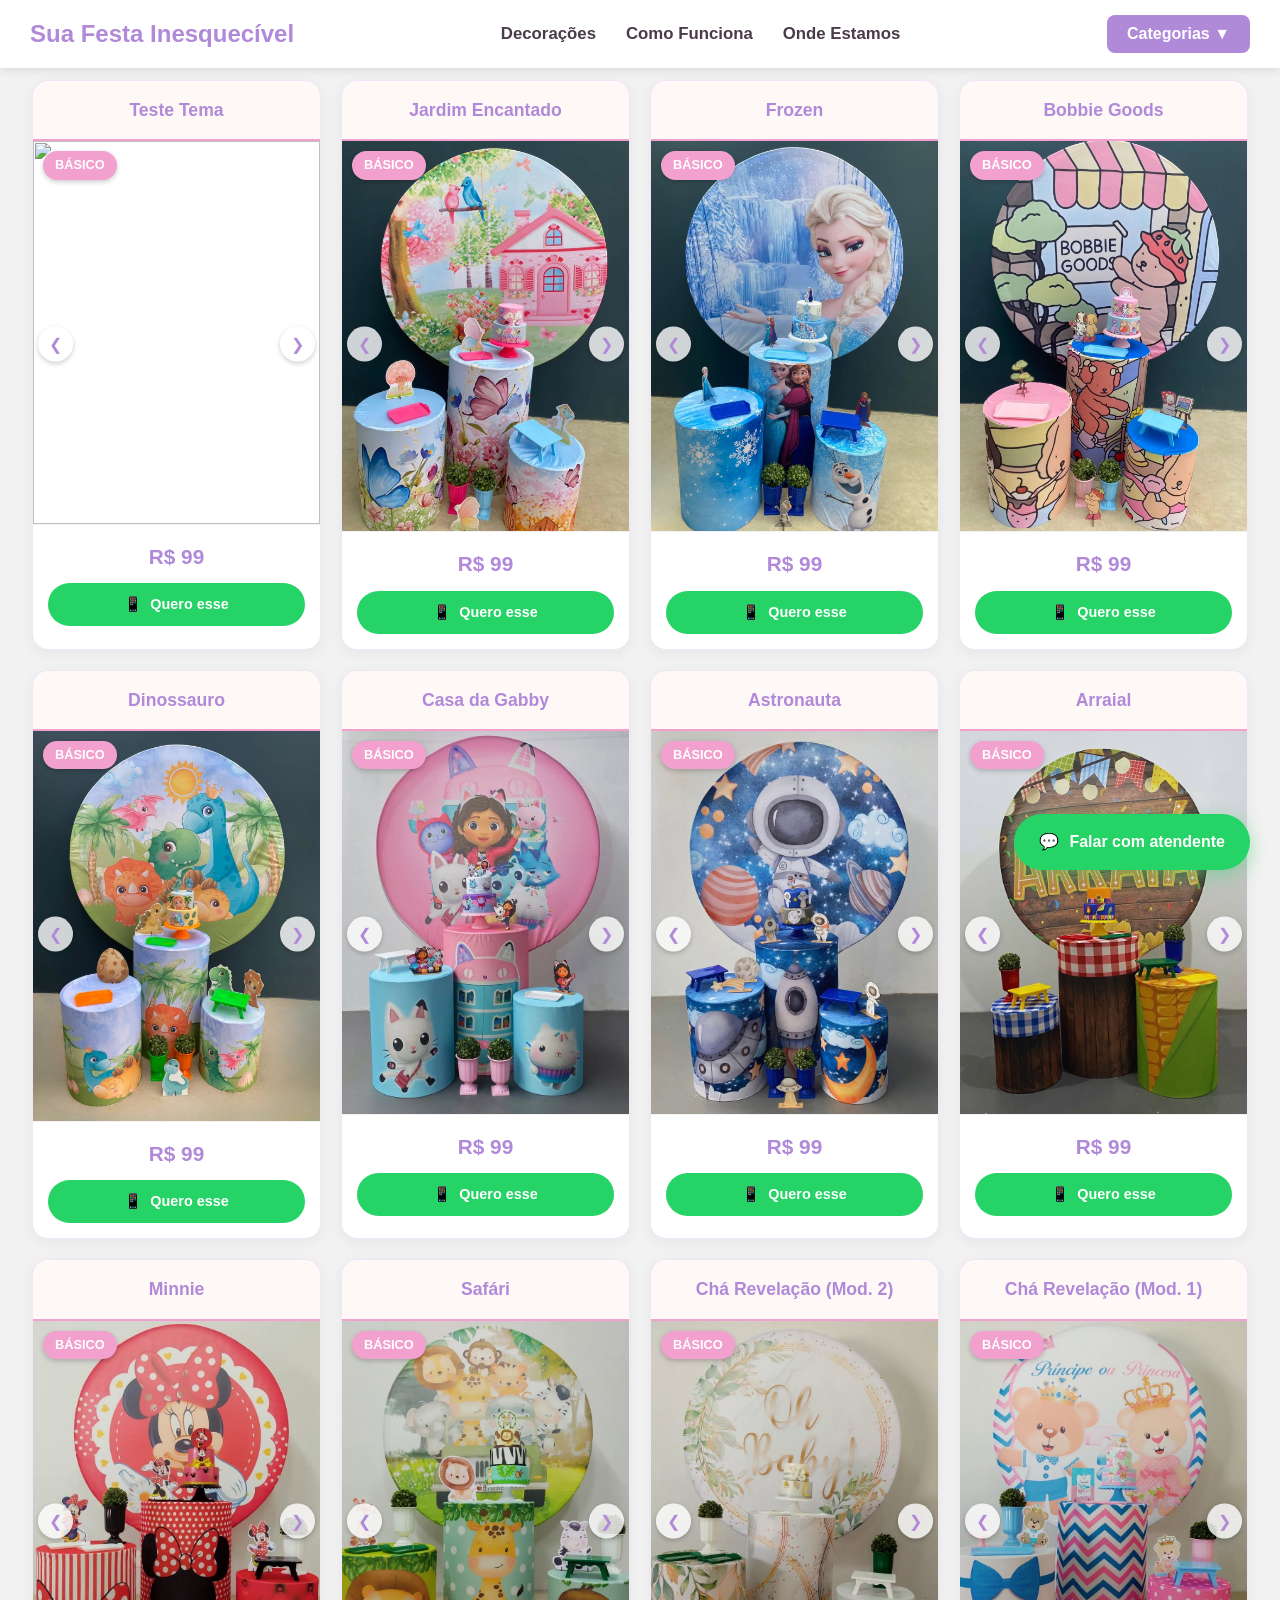
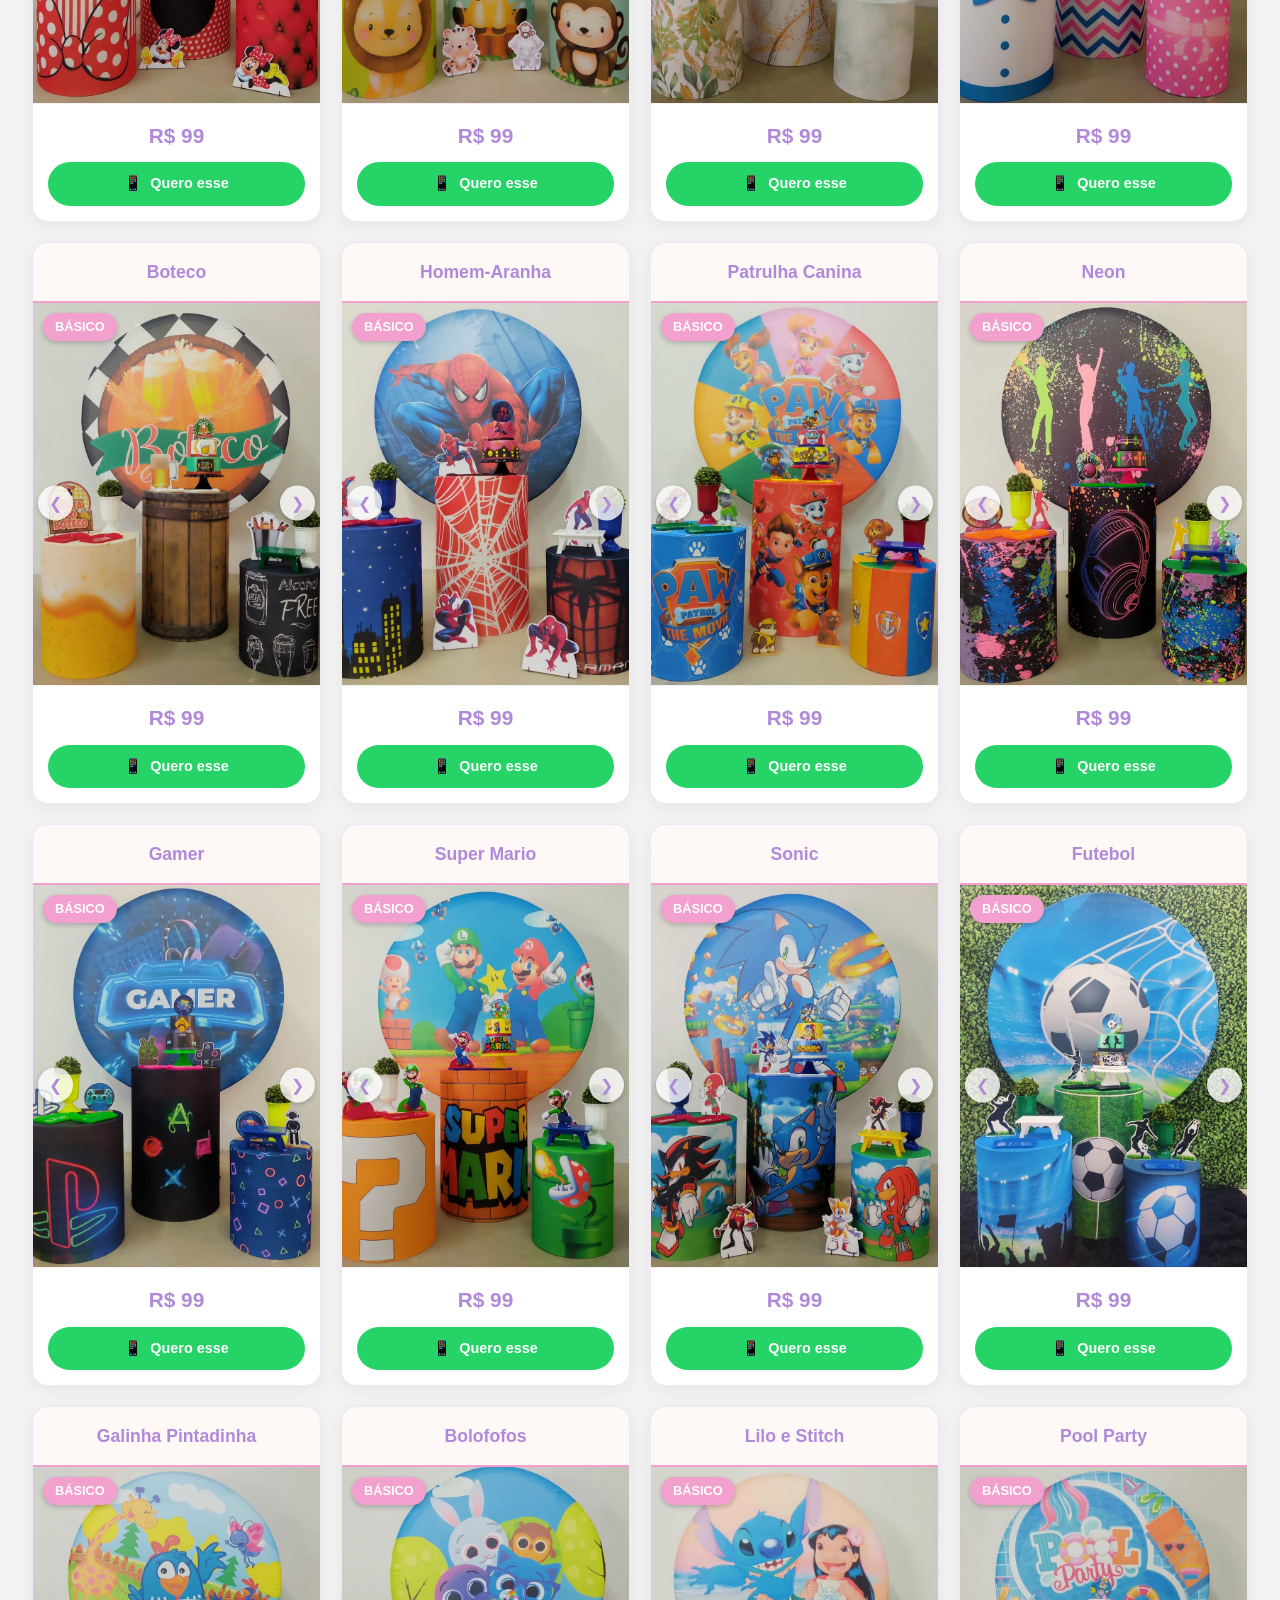
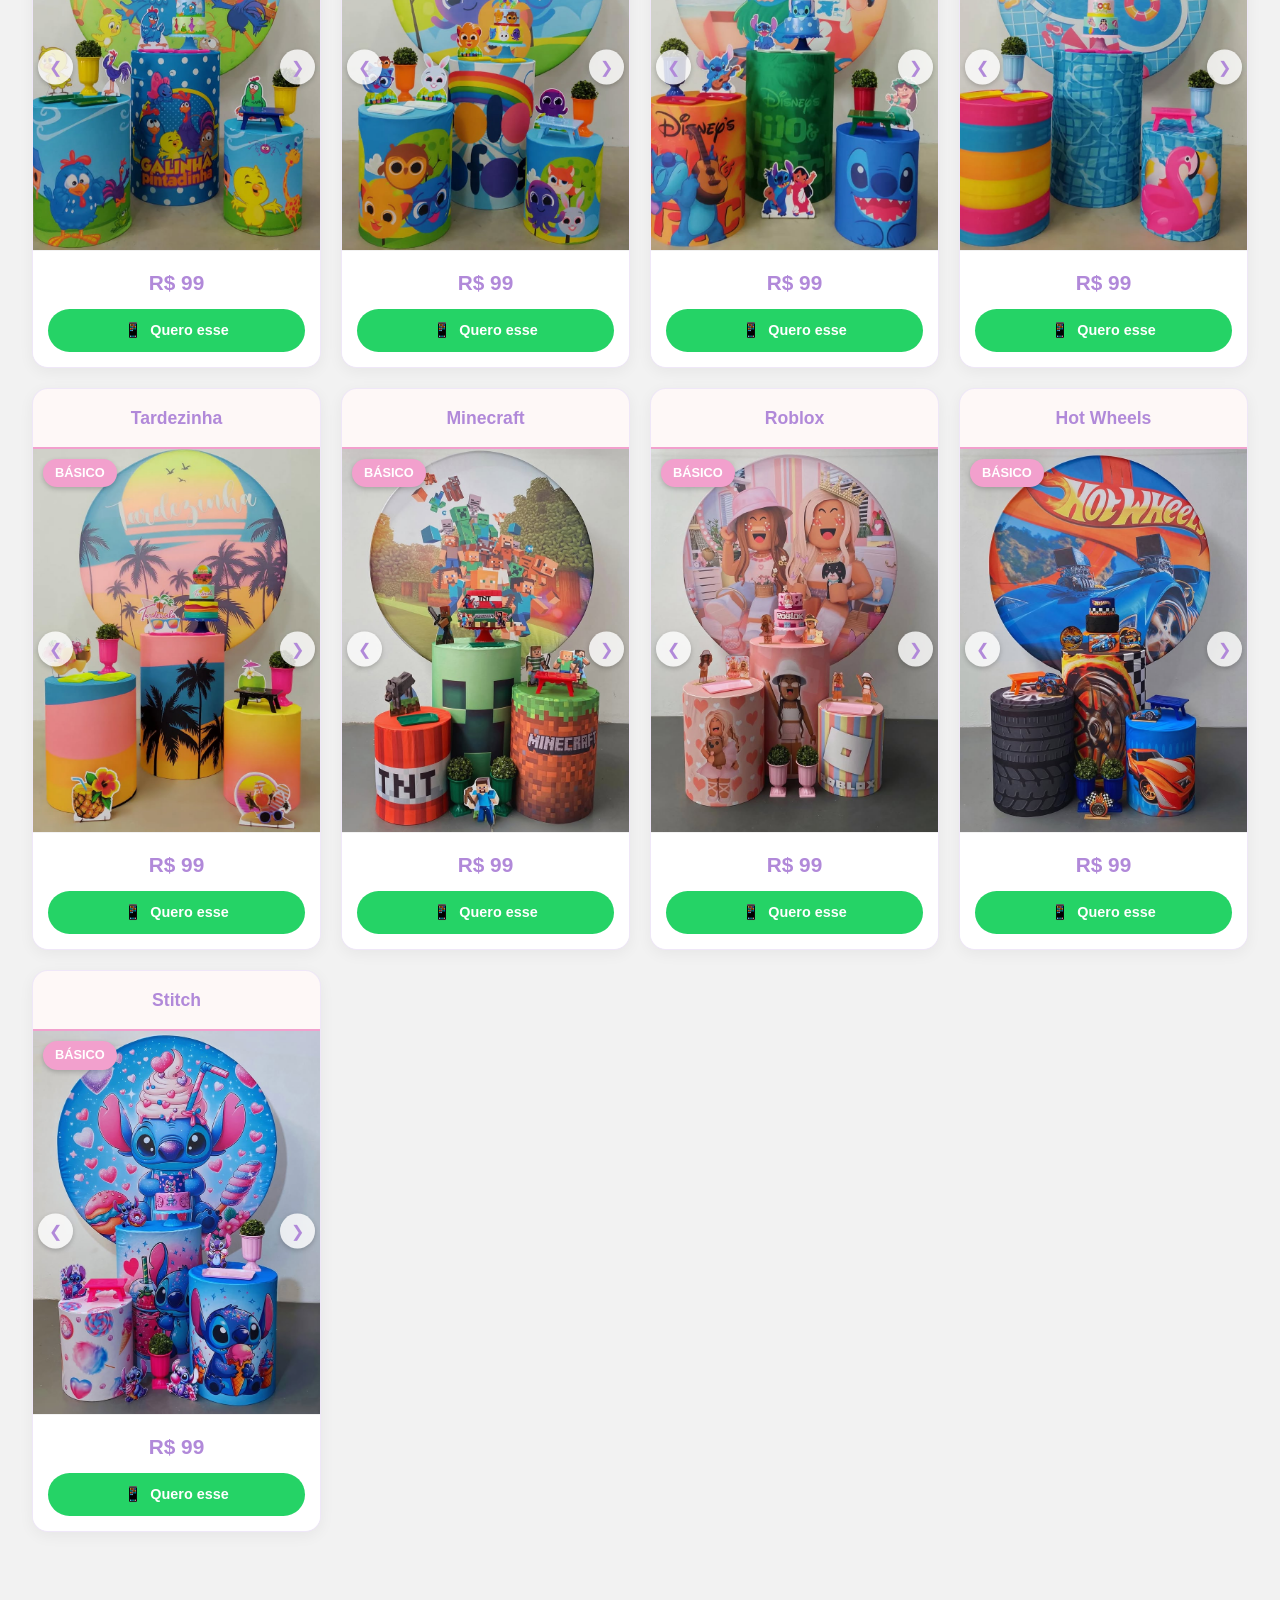
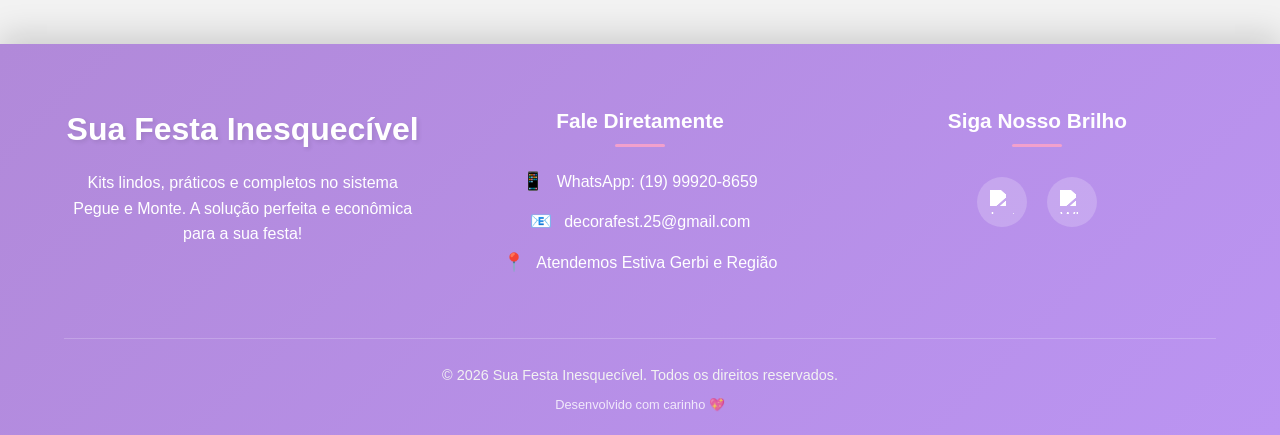
==== commit b6e94100: "Add files via upload" ====
--- a/index.html
+++ b/index.html
@@ -134,25 +134,21 @@
                 const menu = document.getElementById('menuCategoriasDinamico');
 
                 if(itens.length === 0) {
-                    grid.innerHTML = '<h3 style="grid-column: 1/-1; text-align: center; color: var(--cor-roxo-medio); margin-top: 50px;">Ainda não há decorações. Acesse /admin para cadastrar!</h3>';
-                    menu.innerHTML = '<li><a href="#">Sem categorias</a></li>';
+                    grid.innerHTML = '<h3 style="grid-column: 1/-1; text-align: center; color: var(--cor-roxo-medio); margin-top: 50px;">Ainda não há decorações.</h3>';
                     return;
                 }
 
                 let gridHTML = '';
                 let menuHTML = '';
 
-                // Monta o HTML de cada item cadastrado no painel
                 itens.forEach((item, index) => {
                     const idCard = `dec${index + 1}`;
-                    const classeRank = item.rank ? `rank-${item.rank}` : '';
-
-                    // Adiciona no Menu
+                    const ordemStyle = `style="order: ${item.rank || 0}"`;
+
                     menuHTML += `<li><a href="#${idCard}">${item.titulo}</a></li>`;
 
-                    // Adiciona o Cartão
                     gridHTML += `
-                    <div class="decoracao-card ${classeRank}" id="${idCard}">
+                    <div class="decoracao-card" id="${idCard}" ${ordemStyle}>
                         <h3 class="decoracao-title">${item.titulo}</h3>
                         <div class="carousel-container">
                             <button class="carousel-btn btn-prev">❮</button>
@@ -160,15 +156,15 @@
                             <div class="carousel-track">
                                 <div class="carousel-slide">
                                     <div class="img-wrapper"><span class="style-label label-basico">Básico</span><img src="${item.imgB}"></div>
-                                    <div class="info-container"><p class="price-tag">R$ ${item.precoB}</p><a href="https://wa.me/${MEU_NUMERO}?text=${encodeURIComponent(`Olá! Gostaria da Decoração ${item.titulo} - Básico (R$${item.precoB})`)}" class="whatsapp-btn" target="_blank"><span>📱</span> Quero esse</a></div>
+                                    <div class="info-container"><p class="price-tag">R$ 99</p><a href="https://wa.me/${MEU_NUMERO}?text=${encodeURIComponent(`Olá! Gostaria da Decoração ${item.titulo} - Básico (R$99)`)}" class="whatsapp-btn" target="_blank"><span>📱</span> Quero esse</a></div>
                                 </div>
                                 <div class="carousel-slide">
                                     <div class="img-wrapper"><span class="style-label label-standard">Standard</span><img src="${item.imgS}"></div>
-                                    <div class="info-container"><p class="price-tag">R$ ${item.precoS}</p><a href="https://wa.me/${MEU_NUMERO}?text=${encodeURIComponent(`Olá! Gostaria da Decoração ${item.titulo} - Standard (R$${item.precoS})`)}" class="whatsapp-btn" target="_blank"><span>📱</span> Quero esse</a></div>
+                                    <div class="info-container"><p class="price-tag">R$ 129</p><a href="https://wa.me/${MEU_NUMERO}?text=${encodeURIComponent(`Olá! Gostaria da Decoração ${item.titulo} - Standard (R$129)`)}" class="whatsapp-btn" target="_blank"><span>📱</span> Quero esse</a></div>
                                 </div>
                                 <div class="carousel-slide">
                                     <div class="img-wrapper"><span class="style-label label-premium">Premium</span><img src="${item.imgP}"></div>
-                                    <div class="info-container"><p class="price-tag">R$ ${item.precoP}</p><a href="https://wa.me/${MEU_NUMERO}?text=${encodeURIComponent(`Olá! Gostaria da Decoração ${item.titulo} - Premium (R$${item.precoP})`)}" class="whatsapp-btn" target="_blank"><span>📱</span> Quero esse</a></div>
+                                    <div class="info-container"><p class="price-tag">R$ 149</p><a href="https://wa.me/${MEU_NUMERO}?text=${encodeURIComponent(`Olá! Gostaria da Decoração ${item.titulo} - Premium (R$149)`)}" class="whatsapp-btn" target="_blank"><span>📱</span> Quero esse</a></div>
                                 </div>
                             </div>
                         </div>
@@ -178,16 +174,9 @@
                 grid.innerHTML = gridHTML;
                 menu.innerHTML = menuHTML;
 
-                // Ativa os Carrosséis e o Menu que acabaram de nascer
                 iniciarCarrosseis();
                 iniciarLightbox();
-                
-                const menuLinks = document.querySelectorAll('.menu-lista a');
-                menuLinks.forEach(link => {
-                    link.addEventListener('click', () => menuDropdown.classList.remove('show'));
-                });
-            })
-            .catch(err => console.log('Erro ao ler decorações:', err));
+            });
 
         // ==========================================
         // 4. FUNÇÕES DE FUNCIONAMENTO
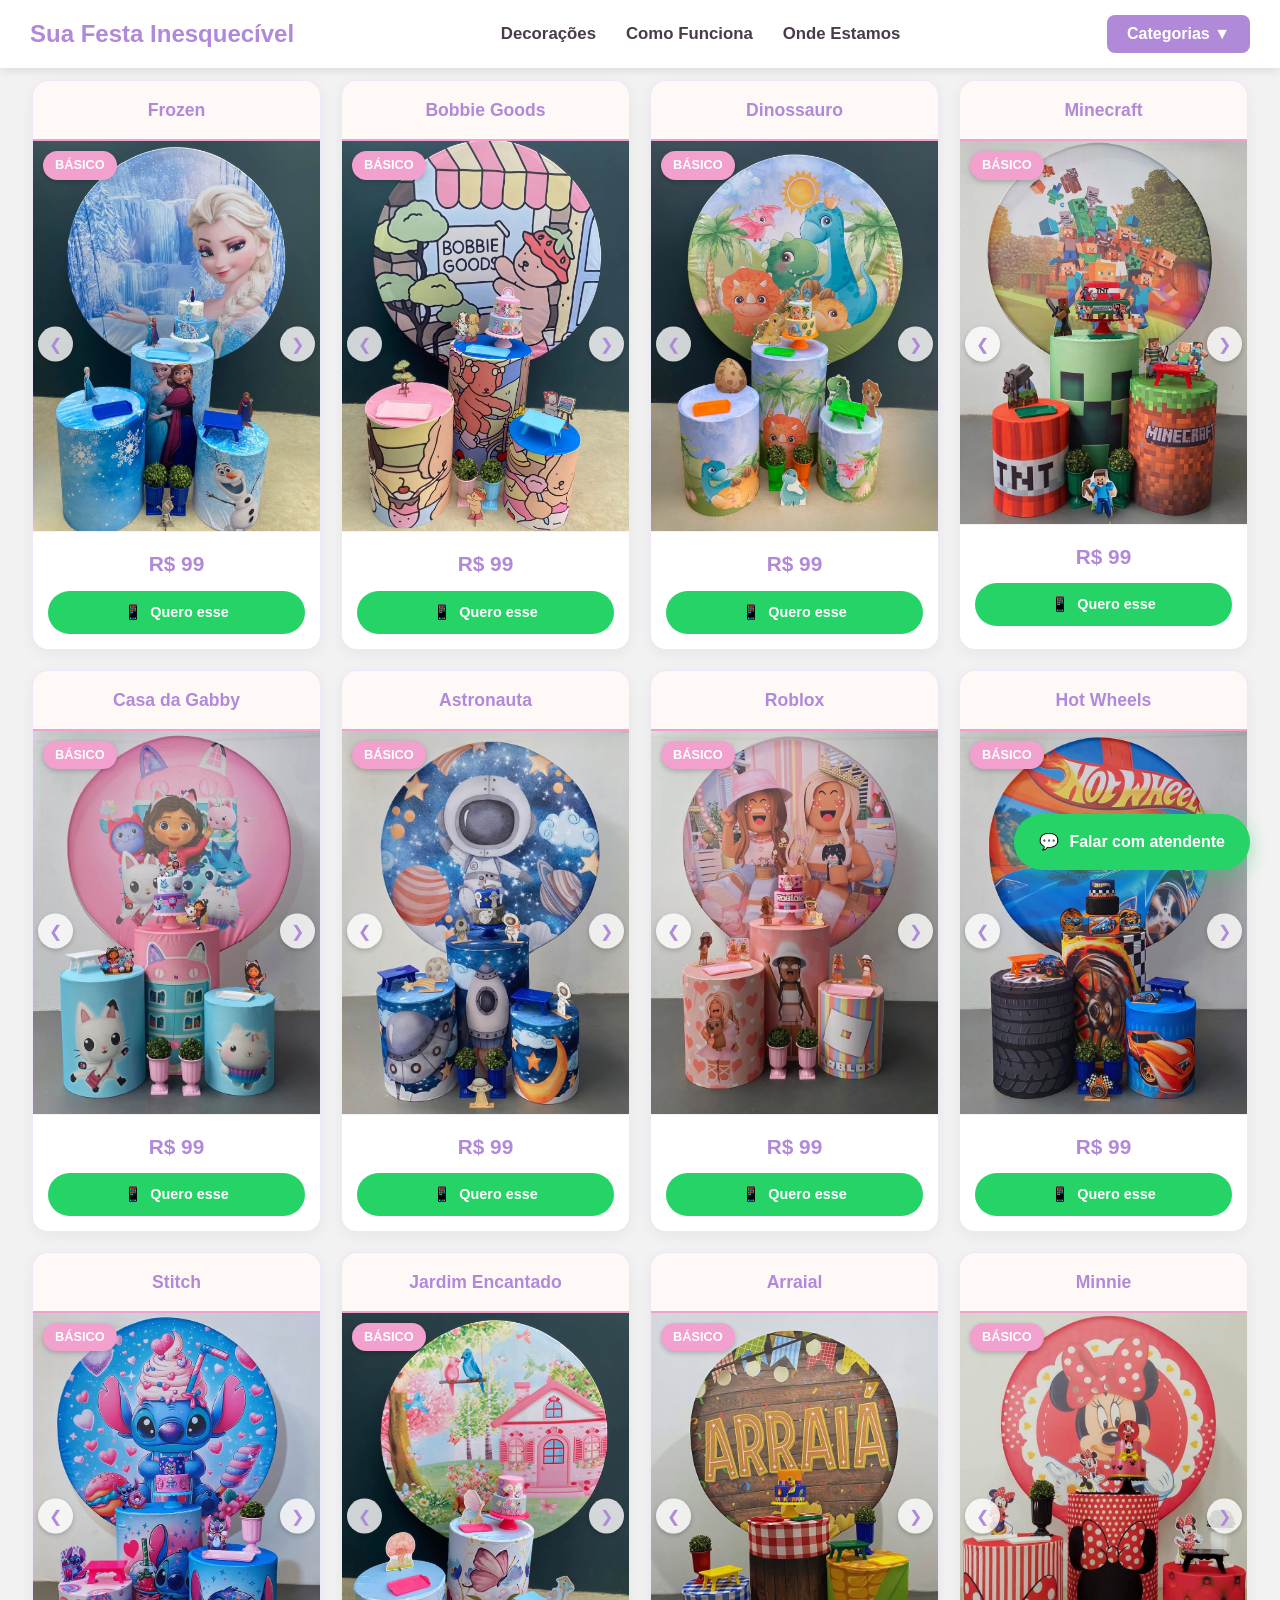
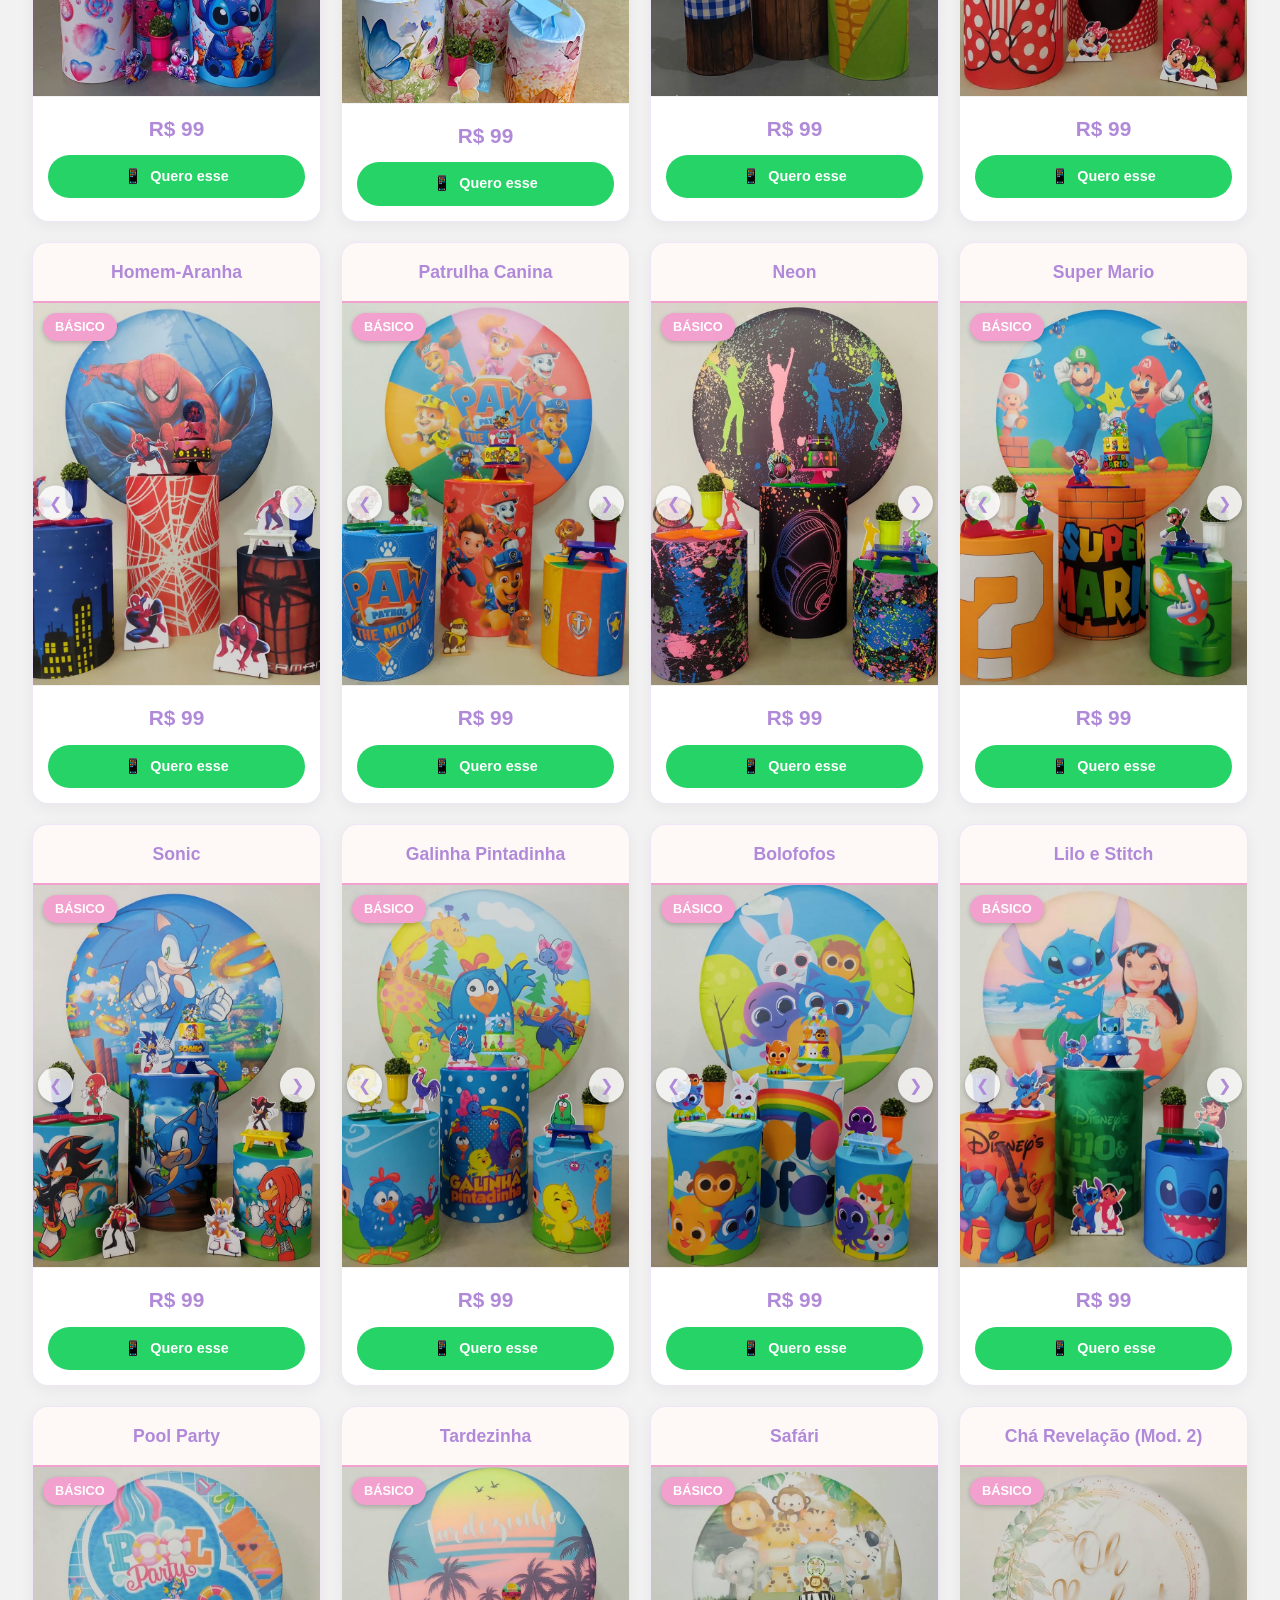
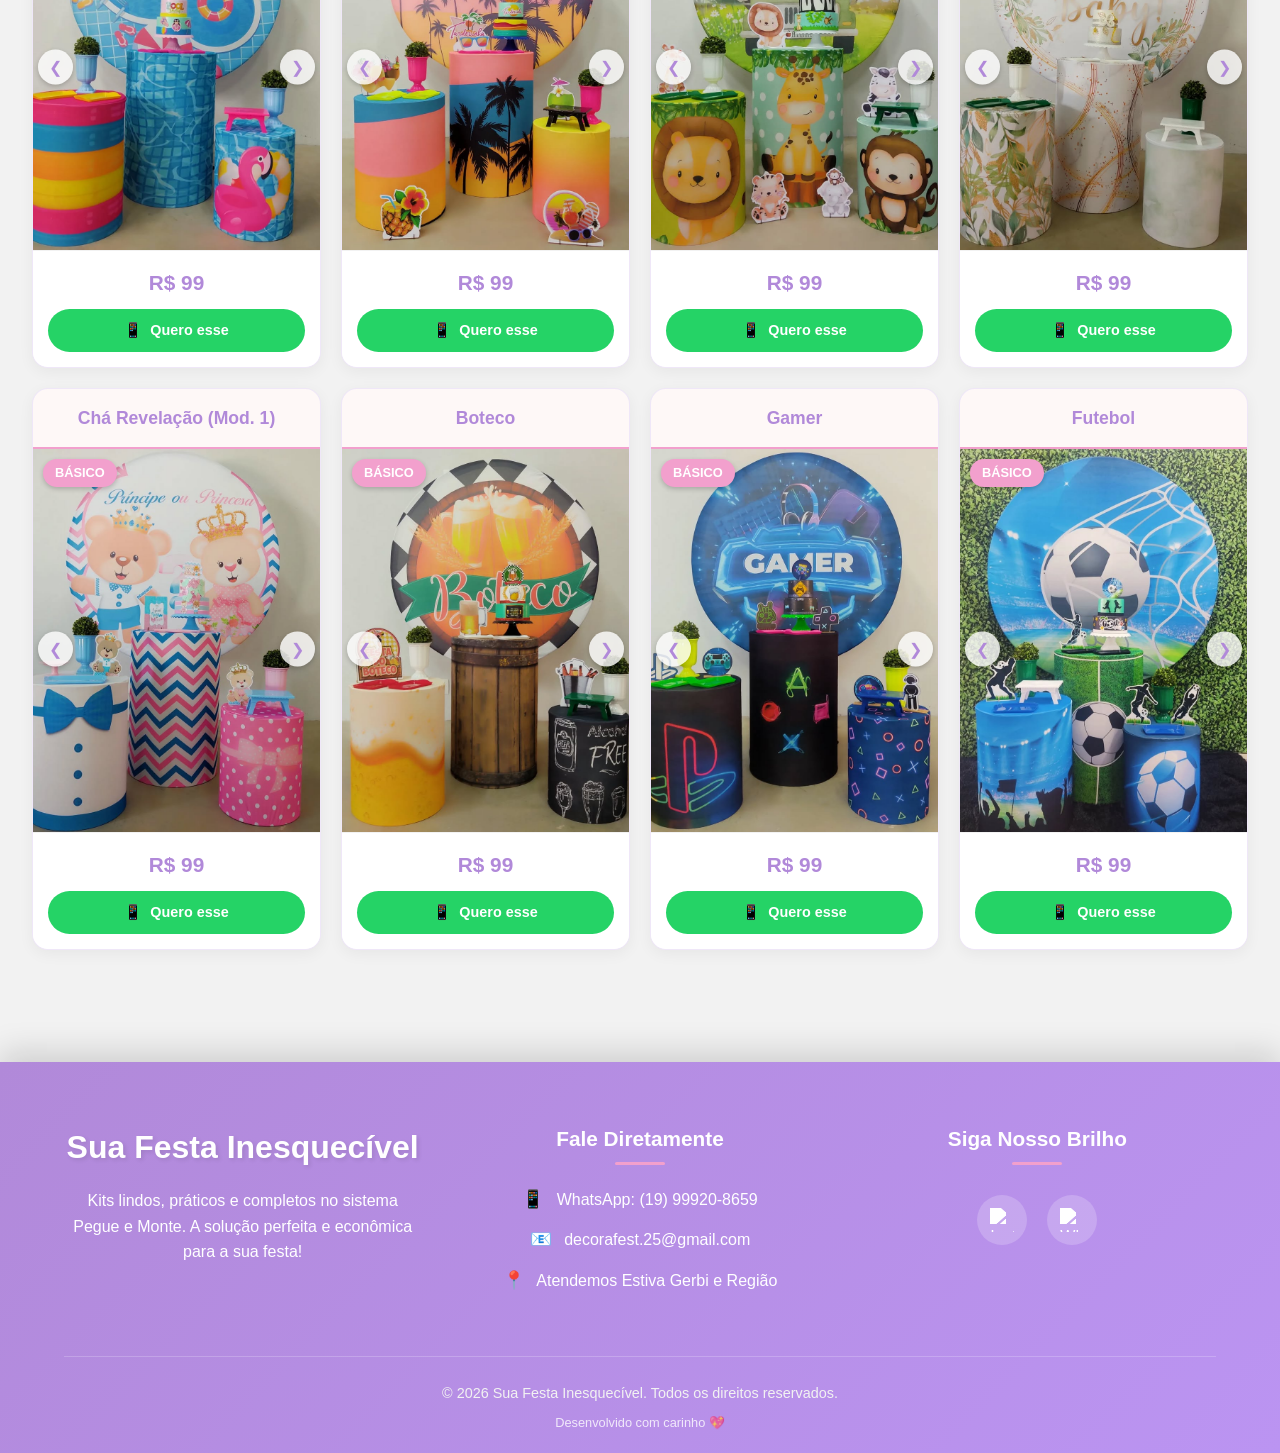
==== commit 668da55a: "Add files via upload" ====
--- a/index.html
+++ b/index.html
@@ -35,8 +35,8 @@
         <nav class="main-nav">
             <ul class="main-menu-lista">
                 <li><a href="index.html">Decorações</a></li>
-                <li><a href="sobre.html">Como Funciona</a></li>
-                <li><a href="contato.html">Onde Estamos</a></li>
+                <li><a href="about.html">Como Funciona</a></li>
+                <li><a href="contact.html">Onde Estamos</a></li>
             </ul>
         </nav>
 
